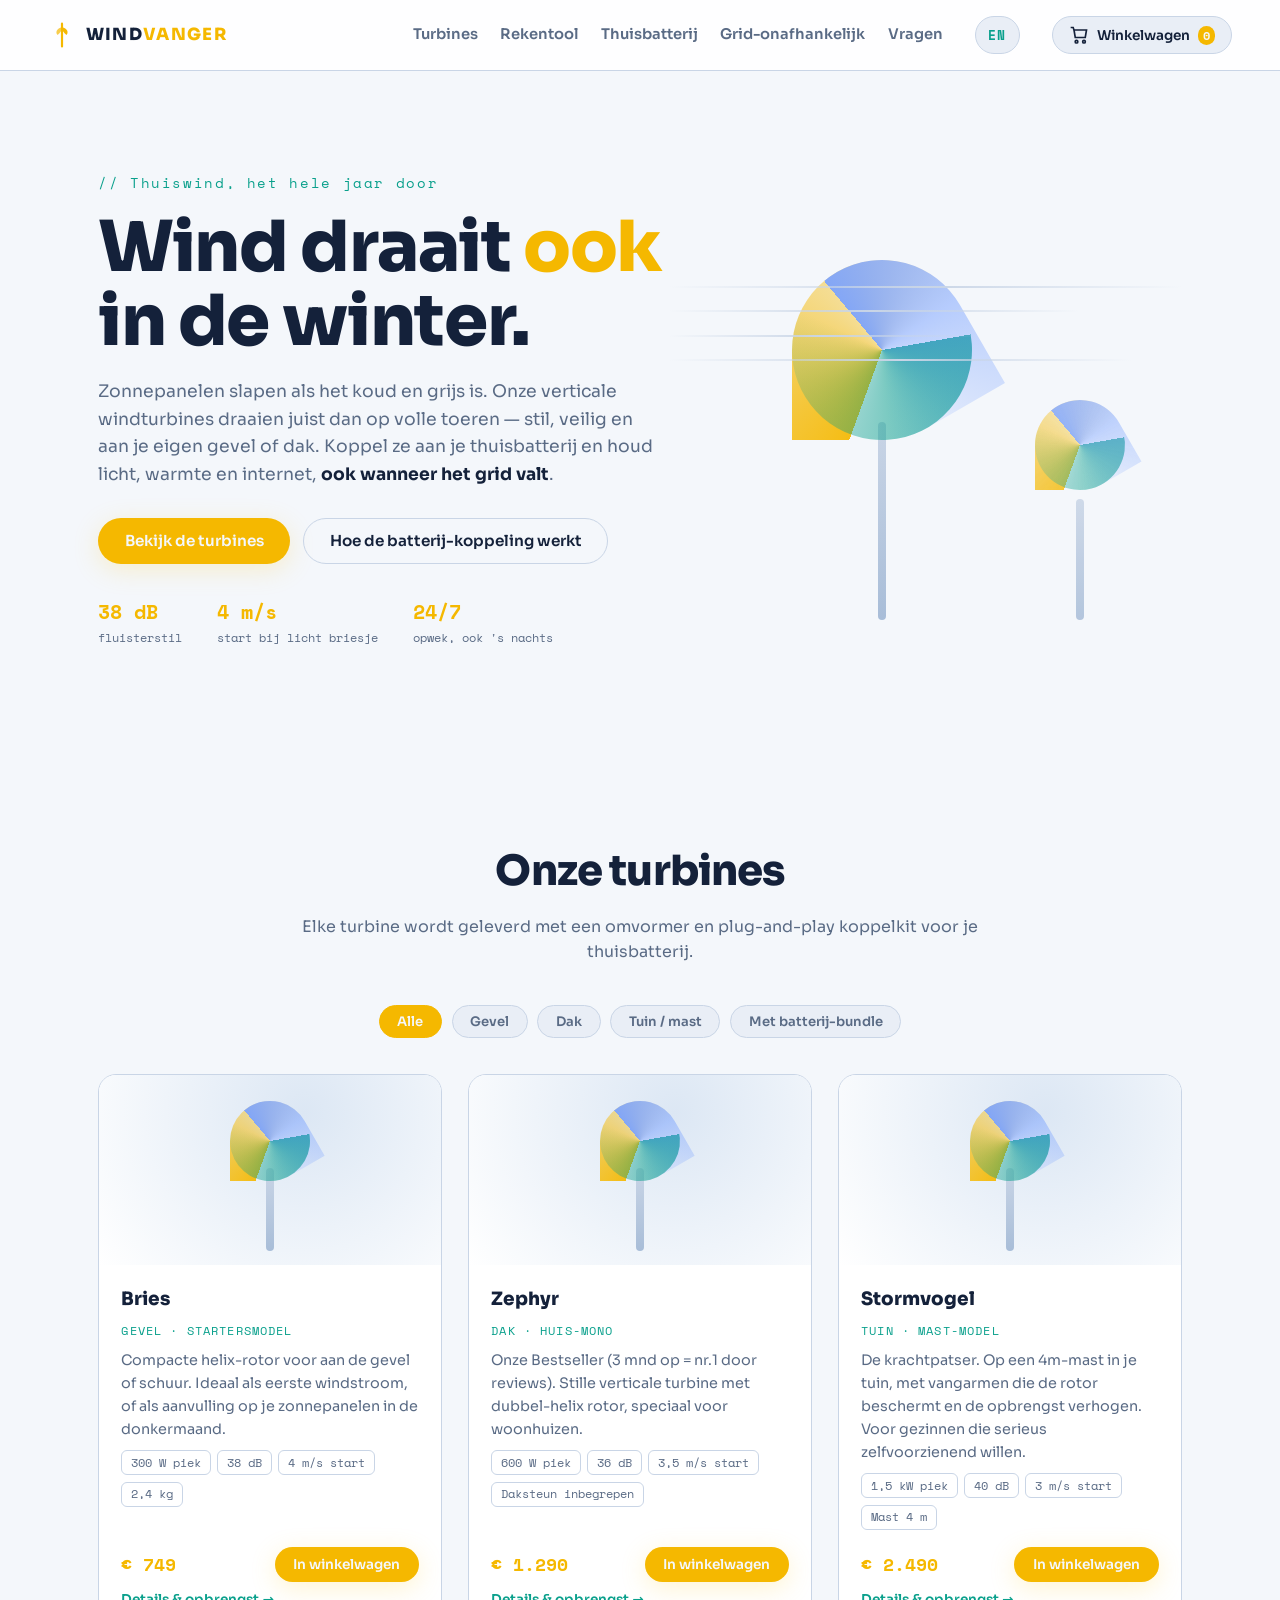
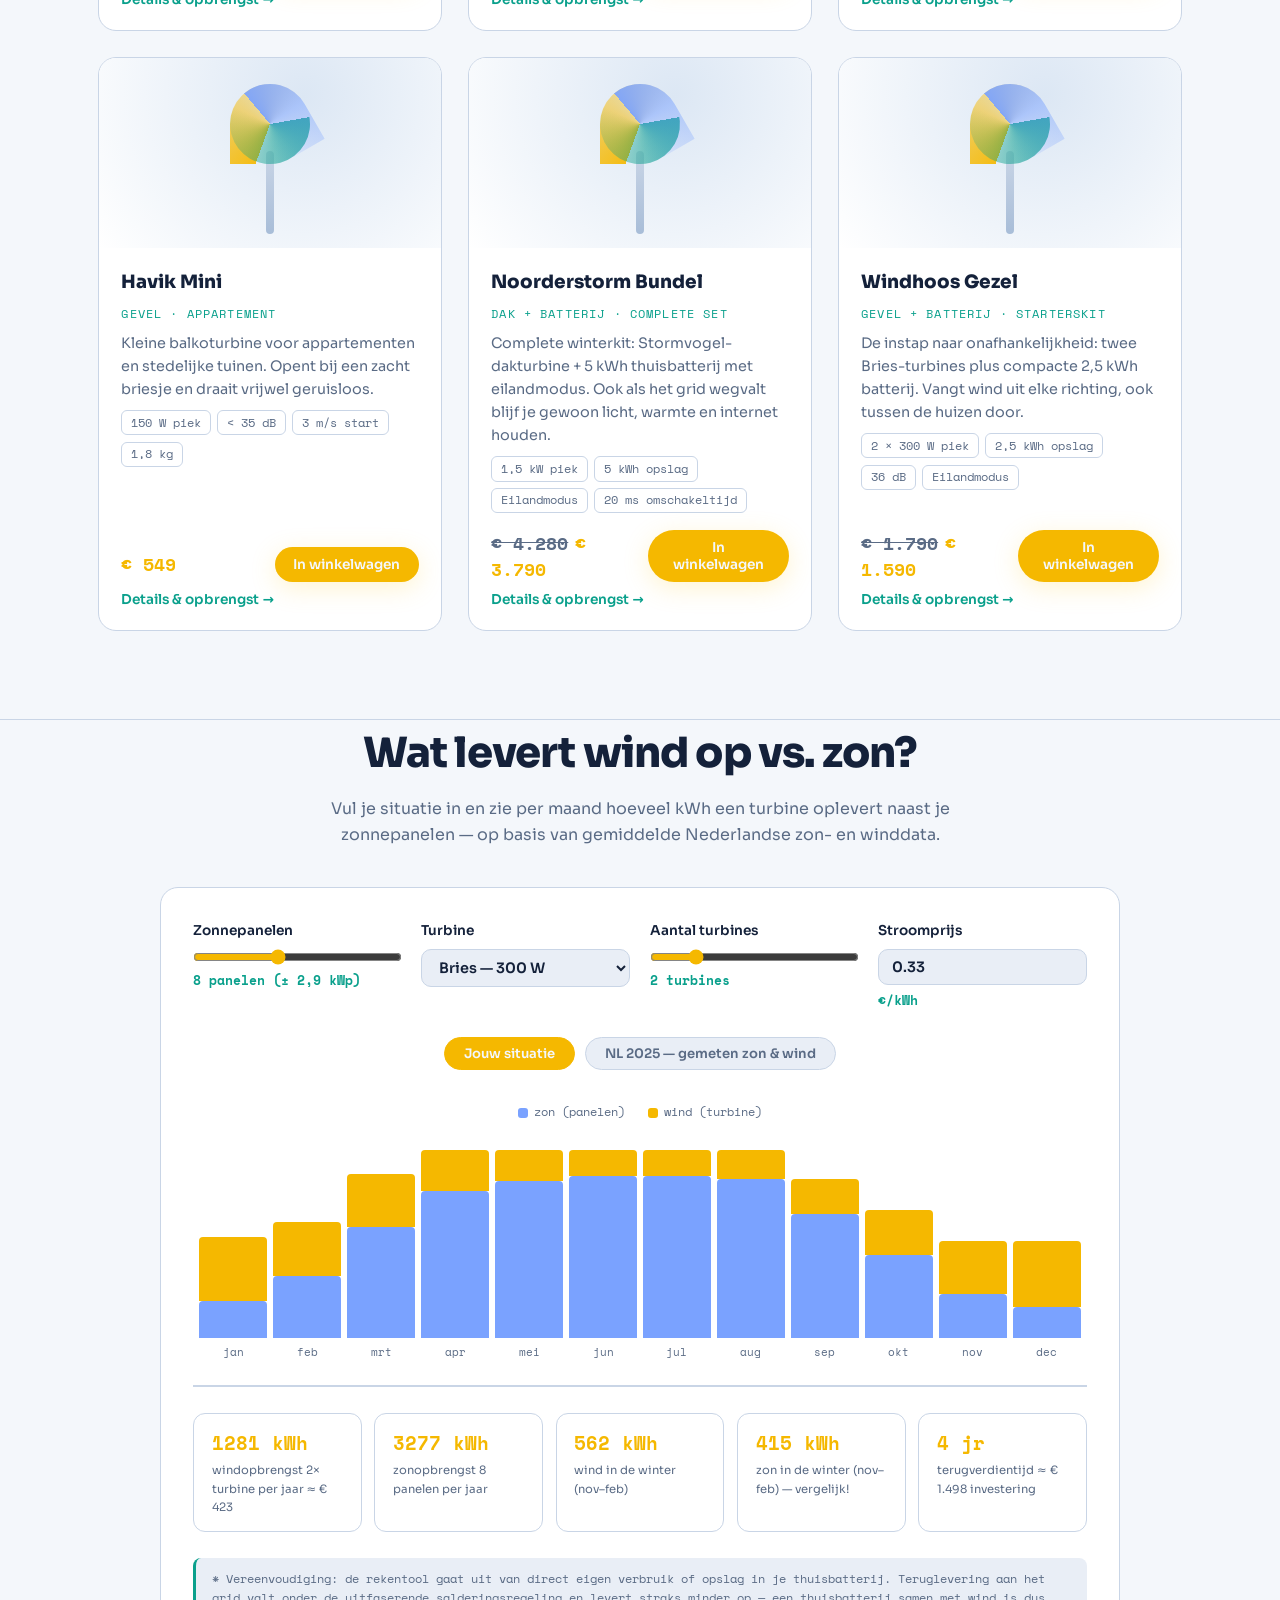
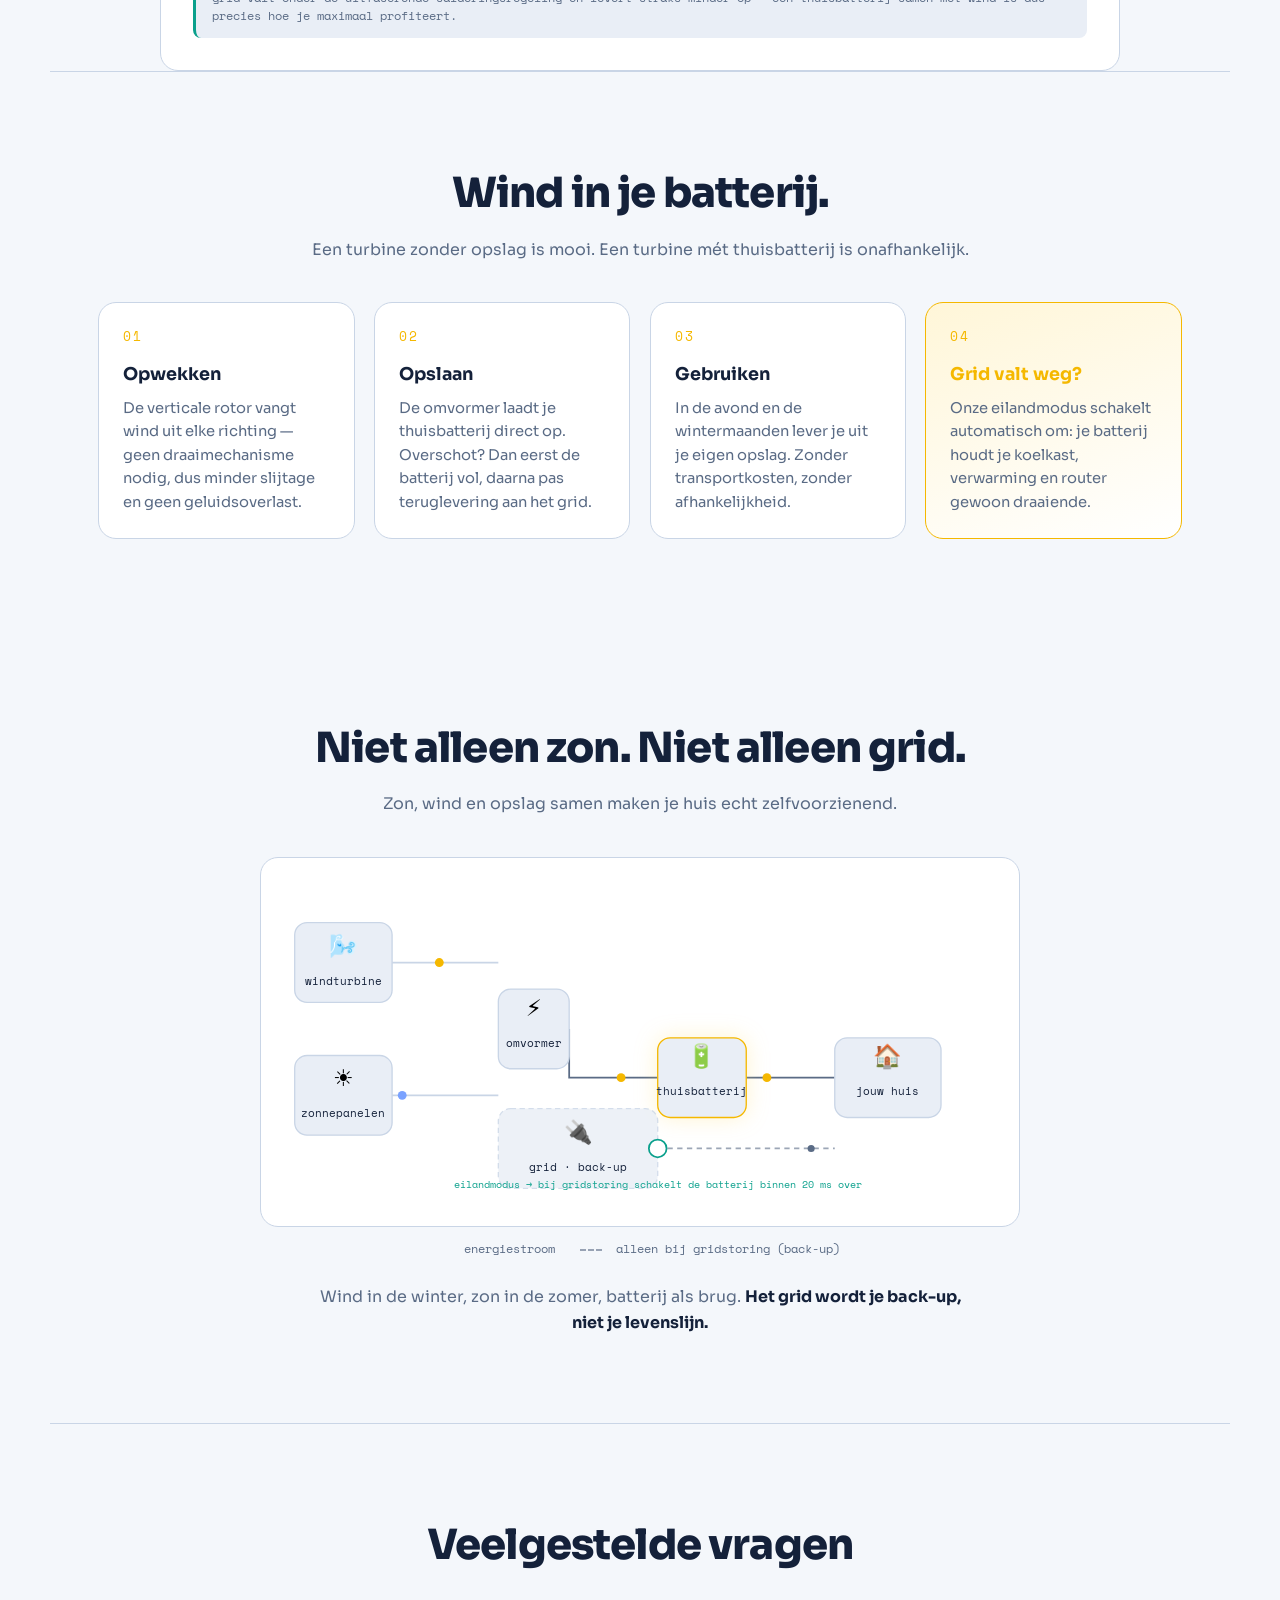
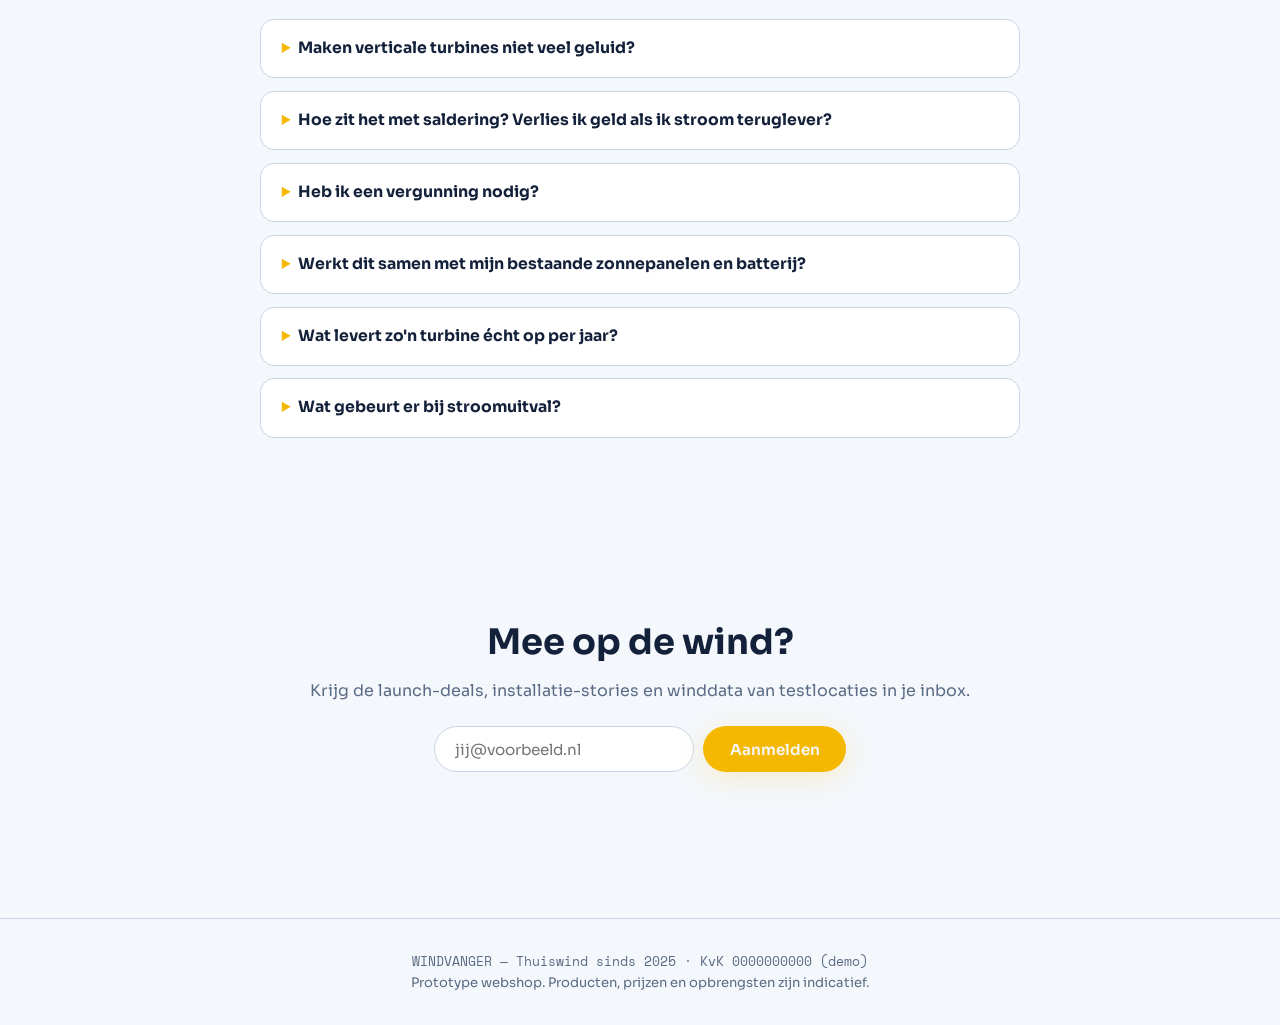
==== index.html @ c2e86383 "Rekentool: modus-schakelaar toegevoegd (jouw situatie vs gemeten NL zon/wind-data 2025), maandcijfer" ====
<!DOCTYPE html>
<html lang="nl">
<head>
  <meta charset="UTF-8">
  <meta name="viewport" content="width=device-width, initial-scale=1.0">
  <title>WINDVANGER — Verticale windturbines voor thuis</title>
  <meta name="description" content="Stille verticale windturbines voor thuistoegepast, gekoppeld aan je thuisbatterij. Ook in de winter stroom, ook als het grid valt.">
  <link rel="preconnect" href="https://fonts.googleapis.com">
  <link rel="preconnect" href="https://fonts.gstatic.com" crossorigin>
  <link href="https://fonts.googleapis.com/css2?family=Sora:wght@400;600;800&family=Space+Mono:wght@400;700&display=swap" rel="stylesheet">
  <link rel="stylesheet" href="css/style.css">
</head>
<body>

  <a class="skip" href="#shop">Direct naar de shop</a>

  <header class="site-header">
    <a class="logo" href="#top" aria-label="Windvanger home">
      <svg viewBox="0 0 32 32" class="logo-mark" aria-hidden="true">
        <path d="M16 3v26" stroke="currentColor" stroke-width="2.5" stroke-linecap="round"/>
        <path class="spin" d="M16 7 C 22 8, 24 13, 21 16 C 18 13, 16 11, 16 7 Z" fill="currentColor"/>
        <path class="spin spin-2" d="M16 7 C 10 8, 8 13, 11 16 C 14 13, 16 11, 16 7 Z" fill="currentColor" opacity=".7"/>
      </svg>
      <span>WIND<span class="accent">VANGER</span></span>
    </a>
    <nav class="main-nav" aria-label="Hoofdmenu">
      <a href="#shop">Turbines</a>
      <a href="#rektool">Rekentool</a>
      <a href="#batterij">Thuisbatterij</a>
      <a href="#grid">Grid-onafhankelijk</a>
      <a href="#faq">Vragen</a>
    </nav>
    <a class="lang-btn" href="index-en.html" hreflang="en">EN</a>
    <button class="cart-btn" id="cart-open" aria-haspopup="dialog">
      <svg width="20" height="20" viewBox="0 0 24 24" fill="none" stroke="currentColor" stroke-width="2" aria-hidden="true">
        <path d="M6 6h15l-1.5 9h-12L6 6z"/><path d="M6 6L5 3H2"/><circle cx="9" cy="20" r="1.6"/><circle cx="18" cy="20" r="1.6"/>
      </svg>
      Winkelwagen <span class="cart-count" id="cart-count">0</span>
    </button>
  </header>

  <main id="top">

    <section class="hero">
      <div class="hero-copy">
        <p class="kicker mono">// Thuiswind, het hele jaar door</p>
        <h1>Wind draait <em>ook</em> in de winter.</h1>
        <p class="lede">
          Zonnepanelen slapen als het koud en grijs is. Onze verticale windturbines
          draaien juist dan op volle toeren — stil, veilig en aan je eigen gevel of dak.
          Koppel ze aan je thuisbatterij en houd licht, warmte en internet,
          <strong>ook wanneer het grid valt</strong>.
        </p>
        <div class="hero-cta">
          <a class="btn btn-primary" href="#shop">Bekijk de turbines</a>
          <a class="btn btn-ghost" href="#batterij">Hoe de batterij-koppeling werkt</a>
        </div>
        <ul class="hero-stats mono">
          <li><strong>38 dB</strong><span>fluisterstil</span></li>
          <li><strong>4 m/s</strong><span>start bij licht briesje</span></li>
          <li><strong>24/7</strong><span>opwek, ook 's nachts</span></li>
        </ul>
      </div>
      <div class="hero-art" aria-hidden="true">
        <div class="turbine turbine-xl">
          <div class="pole"></div>
          <div class="rotor">
            <div class="blade b1"></div><div class="blade b2"></div><div class="blade b3"></div>
          </div>
        </div>
        <div class="turbine turbine-sm">
          <div class="pole"></div>
          <div class="rotor">
            <div class="blade b1"></div><div class="blade b2"></div><div class="blade b3"></div>
          </div>
        </div>
        <div class="wind-lines">
          <span></span><span></span><span></span><span></span>
        </div>
      </div>
    </section>

    <section class="shop" id="shop">
      <div class="section-head">
        <h2>Onze turbines</h2>
        <p>Elke turbine wordt geleverd met een omvormer en plug-and-play koppelkit voor je thuisbatterij.</p>
      </div>
      <div class="filters" role="tablist" aria-label="Filter turbines">
        <button class="chip active" data-filter="all">Alle</button>
        <button class="chip" data-filter="gevel">Gevel</button>
        <button class="chip" data-filter="dak">Dak</button>
        <button class="chip" data-filter="tuin">Tuin / mast</button>
        <button class="chip" data-filter="batterij">Met batterij-bundle</button>
      </div>
      <div class="product-grid" id="product-grid"></div>
    </section>

    <section class="calc" id="rektool">
      <div class="section-head">
        <h2>Wat levert wind op vs. zon?</h2>
        <p>Vul je situatie in en zie per maand hoeveel kWh een turbine oplevert naast je zonnepanelen — op basis van gemiddelde Nederlandse zon- en winddata.</p>
      </div>
      <div class="calc-panel">
        <div class="calc-inputs">
          <label class="calc-field">
            <span>Zonnepanelen</span>
            <input type="range" id="calc-solar" min="0" max="20" step="1" value="8">
            <output class="mono" id="calc-solar-out">8 panelen (± 2,9 kWp)</output>
          </label>
          <label class="calc-field">
            <span>Turbine</span>
            <select id="calc-turbine">
              <option value="150" data-price="549">Havik Mini — 150 W</option>
              <option value="300" data-price="749" selected>Bries — 300 W</option>
              <option value="600" data-price="1290">Zephyr — 600 W</option>
              <option value="1500" data-price="2490">Stormvogel — 1.500 W</option>
            </select>
          </label>
          <label class="calc-field">
            <span>Aantal turbines</span>
            <input type="range" id="calc-count" min="1" max="6" step="1" value="2">
            <output class="mono" id="calc-count-out">2 turbines</output>
          </label>
          <label class="calc-field">
            <span>Stroomprijs</span>
            <input type="number" id="calc-price" min="0.10" max="1.00" step="0.01" value="0.33">
            <output class="mono">€/kWh</output>
          </label>
        </div>
        <div class="calc-modes" role="tablist" aria-label="Weergavemodus grafiek">
          <button class="calc-mode active" data-mode="setup">Jouw situatie</button>
          <button class="calc-mode" data-mode="2025">NL 2025 — gemeten zon & wind</button>
        </div>
        <div class="calc-legend mono"><span><span class="dot dot-solar"></span>zon (panelen)</span><span><span class="dot dot-wind"></span>wind (turbine)</span></div>
        <div class="calc-chart" id="calc-chart" role="img" aria-label="Maandgrafiek zon versus wind opbrengst"></div>
        <div class="calc-results mono" id="calc-results"></div>
        <p class="calc-note mono">
          * Vereenvoudiging: de rekentool gaat uit van direct eigen verbruik of opslag in je thuisbatterij.
          Teruglevering aan het grid valt onder de uitfaserende salderingsregeling en levert straks minder op —
          een thuisbatterij samen met wind is dus precies hoe je maximaal profiteert.
        </p>
      </div>
    </section>

    <section class="battery" id="batterij">
      <div class="section-head">
        <h2>Wind in je batterij.</h2>
        <p>Een turbine zonder opslag is mooi. Een turbine mét thuisbatterij is onafhankelijk.</p>
      </div>
      <div class="battery-grid">
        <article class="b-card">
          <span class="b-num mono">01</span>
          <h3>Opwekken</h3>
          <p>De verticale rotor vangt wind uit elke richting — geen draaimechanisme nodig, dus minder slijtage en geen geluidsoverlast.</p>
        </article>
        <article class="b-card">
          <span class="b-num mono">02</span>
          <h3>Opslaan</h3>
          <p>De omvormer laadt je thuisbatterij direct op. Overschot? Dan eerst de batterij vol, daarna pas teruglevering aan het grid.</p>
        </article>
        <article class="b-card">
          <span class="b-num mono">03</span>
          <h3>Gebruiken</h3>
          <p>In de avond en de wintermaanden lever je uit je eigen opslag. Zonder transportkosten, zonder afhankelijkheid.</p>
        </article>
        <article class="b-card b-card-accent">
          <span class="b-num mono">04</span>
          <h3>Grid valt weg?</h3>
          <p>Onze eilandmodus schakelt automatisch om: je batterij houdt je koelkast, verwarming en router gewoon draaiende.</p>
        </article>
      </div>
    </section>

    <section class="grid" id="grid">
      <div class="section-head">
        <h2>Niet alleen zon. Niet alleen grid.</h2>
        <p>Zon, wind en opslag samen maken je huis echt zelfvoorzienend.</p>
      </div>
      <div class="schema-wrap" role="img" aria-label="Schema: windturbine en zonnepanelen laden via de omvormer de thuisbatterij, het huis loopt op de batterij, het grid is alleen back-up via de eilandmodus">
        <svg viewBox="0 0 820 380" class="schema" xmlns="http://www.w3.org/2000/svg">
          <!-- Verbindingslijnen -->
          <path id="p-wind" class="link" d="M 130 100 H 250" />
          <path id="p-zon" class="link" d="M 130 250 H 250" />
          <path id="p-inv" class="link link-strong" d="M 330 175 V 230 H 430" />
          <path id="p-bat" class="link link-strong" d="M 530 230 H 630" />
          <path id="p-grid" class="link link-backup" d="M 430 310 H 630" />

          <!-- Stroom-pjes -->
          <circle r="5" class="dot dot-wind"><animateMotion dur="2.4s" repeatCount="indefinite"><mpath href="#p-wind"/></animateMotion></circle>
          <circle r="5" class="dot dot-zon"><animateMotion dur="2.8s" repeatCount="indefinite" begin="0.4s"><mpath href="#p-zon"/></animateMotion></circle>
          <circle r="5" class="dot dot-bat"><animateMotion dur="2s" repeatCount="indefinite"><mpath href="#p-inv"/></animateMotion></circle>
          <circle r="5" class="dot dot-bat"><animateMotion dur="2s" repeatCount="indefinite" begin="1s"><mpath href="#p-bat"/></animateMotion></circle>
          <circle r="4" class="dot dot-grid"><animateMotion dur="4s" repeatCount="indefinite"><mpath href="#p-grid"/></animateMotion></circle>

          <!-- Bronnen -->
          <g class="node">
            <rect x="20" y="55" width="110" height="90" rx="14" />
            <text x="75" y="90" class="icon">🌬️</text>
            <text x="75" y="125" class="label">windturbine</text>
          </g>
          <g class="node">
            <rect x="20" y="205" width="110" height="90" rx="14" />
            <text x="75" y="240" class="icon">☀️</text>
            <text x="75" y="275" class="label">zonnepanelen</text>
          </g>

          <!-- Omvormer -->
          <g class="node">
            <rect x="250" y="130" width="80" height="90" rx="14" />
            <text x="290" y="160" class="icon">⚡</text>
            <text x="290" y="195" class="label">omvormer</text>
          </g>

          <!-- Batterij (kern) -->
          <g class="node node-core">
            <rect x="430" y="185" width="100" height="90" rx="14" />
            <text x="480" y="215" class="icon">🔋</text>
            <text x="480" y="250" class="label">thuisbatterij</text>
          </g>

          <!-- Huis -->
          <g class="node">
            <rect x="630" y="185" width="120" height="90" rx="14" />
            <text x="690" y="215" class="icon">🏠</text>
            <text x="690" y="250" class="label">jouw huis</text>
          </g>

          <!-- Grid (back-up) -->
          <g class="node node-backup">
            <rect x="250" y="265" width="180" height="90" rx="14" />
            <text x="340" y="300" class="icon">🔌</text>
            <text x="340" y="335" class="label">grid · back-up</text>
          </g>

          <!-- Eilandmodus-schakelaar -->
          <g class="switch">
            <circle cx="430" cy="310" r="10" />
            <text x="430" y="355" class="label-sm">eilandmodus → bij gridstoring schakelt de batterij binnen 20 ms over</text>
          </g>
        </svg>
        <p class="schema-legend mono">
          <span><span class="dot dot-bat"></span> energiestroom</span>
          <span><span class="dash"></span> alleen bij gridstoring (back-up)</span>
        </p>
      </div>

      <p class="grid-note">
        Wind in de winter, zon in de zomer, batterij als brug.
        <strong>Het grid wordt je back-up, niet je levenslijn.</strong>
      </p>
    </section>

    <section class="faq" id="faq">
      <div class="section-head">
        <h2>Veelgestelde vragen</h2>
      </div>
      <div class="faq-list">
        <details>
          <summary>Maken verticale turbines niet veel geluid?</summary>
          <p>Nee. Onze Savonius- en helix-rotors draaien langzaam (max ~300 rpm) en komen op 2 meter afstand rond de <strong>38 dB</strong> — vergelijkbaar met een stille slaapkamer.</p>
        </details>
        <details>
          <summary>Hoe zit het met saldering? Verlies ik geld als ik stroom teruglever?</summary>
          <p>Goede vraag — saldering wordt tot 2027 stapsgewijs uitgefaseerd (66% in 2025, 33% in 2026, daarna 0%). Teruglevering levert dus steeds minder op. Precies daarom draait onze filosofie om <strong>eigen verbruik</strong>: wind wekt 's nachts en in de winter op, precies wanneer jij stroom gebruikt of je batterij kunt vullen. Wie een turbine combineert met een thuisbatterij, verkoopt bijna niets terug — en hoeft dus niet afhankelijk te zijn van wat de politiek met saldering doet.</p>
        </details>
        <details>
          <summary>Heb ik een vergunning nodig?</summary>
          <p>In de meeste Nederlandse en Belgische gemeenten vallen onze gevel- en dakmodellen onder het bouwvergunningsvrije traject. Bij de mastmodellen helpen we je met de aanvraag.</p>
        </details>
        <details>
          <summary>Werkt dit samen met mijn bestaande zonnepanelen en batterij?</summary>
          <p>Ja. Elke turbine wordt geleverd met een hybrid-omvormer die parallel aan je zonne-installatie schakelt. Heb je al een thuisbatterij (bijv. van je zon-installateur)? Dan sluiten we daar via de koppelkit op aan.</p>
        </details>
        <details>
          <summary>Wat levert zo'n turbine écht op per jaar?</summary>
          <p>Op een normale Nederlandse locatie met redelijke wind (4–6 m/s gemiddeld): de <strong>Bries</strong> ± 400 kWh/jaar, de <strong>Stormvogel</strong> ± 1.800 kWh/jaar. Dat is respectievelijk ~10% en ~50% van een gemiddeld huishouden.</p>
        </details>
        <details>
          <summary>Wat gebeurt er bij stroomuitval?</summary>
          <p>De eilandmodus van de omvormer neemt binnen 20 milliseconden over. Je merkt niets — behalve dat je buren donker zitten.</p>
        </details>
      </div>
    </section>

    <section class="newsletter">
      <h2>Mee op de wind?</h2>
      <p>Krijg de launch-deals, installatie-stories en winddata van testlocaties in je inbox.</p>
      <form class="newsletter-form" id="newsletter-form">
        <input type="email" required placeholder="jij@voorbeeld.nl" aria-label="E-mailadres">
        <button class="btn btn-primary" type="submit">Aanmelden</button>
      </form>
      <p class="form-msg mono" id="newsletter-msg" role="status"></p>
    </section>

  </main>

  <footer class="site-footer">
    <p class="mono">WINDVANGER — Thuiswind sinds 2025 · KvK 0000000000 (demo)</p>
    <p>Prototype webshop. Producten, prijzen en opbrengsten zijn indicatief.</p>
  </footer>

  <!-- Winkelwagen -->
  <div class="cart-overlay" id="cart-overlay" hidden></div>
  <aside class="cart" id="cart" role="dialog" aria-modal="true" aria-label="Winkelwagen" hidden>
    <header class="cart-head">
      <h2>Winkelwagen</h2>
      <button class="cart-close" id="cart-close" aria-label="Sluiten">✕</button>
    </header>
    <ul class="cart-items" id="cart-items"></ul>
    <p class="cart-empty" id="cart-empty">Nog windstil hier… <br>Voeg een turbine toe!</p>
    <footer class="cart-foot">
      <div class="cart-total mono"><span>Subtotaal</span><span id="cart-total">€ 0</span></div>
      <p class="cart-hint mono">Gratis bezorging &amp; montagekits bij elk order</p>
      <button class="btn btn-primary btn-block" id="checkout">Afhandelen (demo)</button>
    </footer>
  </aside>

  <!-- Productmodal -->
  <div class="modal-overlay" id="modal-overlay" hidden></div>
  <div class="modal" id="modal" role="dialog" aria-modal="true" hidden>
    <button class="modal-close" id="modal-close" aria-label="Sluiten">✕</button>
    <div class="modal-body" id="modal-body"></div>
  </div>

  <div class="toast mono" id="toast" role="status" aria-live="polite"></div>

  <template id="tpl-product">
    <article class="product">
      <div class="product-art">
        <div class="turbine">
          <div class="pole"></div>
          <div class="rotor"><div class="blade b1"></div><div class="blade b2"></div><div class="blade b3"></div></div>
        </div>
      </div>
      <div class="product-info">
        <h3 class="product-name"></h3>
        <p class="product-tag mono"></p>
        <p class="product-desc"></p>
        <ul class="product-specs mono"></ul>
        <div class="product-foot">
          <span class="product-price"></span>
          <button class="btn btn-primary btn-sm add" type="button">In winkelwagen</button>
        </div>
        <button class="link-more" type="button">Details &amp; opbrengst →</button>
      </div>
    </article>
  </template>

  <script src="js/data.js"></script>
  <script src="js/shop.js"></script>
</body>
</html>
---- css/style.css ----
/* WINDVANGER — eigen stijl: stormblauw + bliksemgeel */
:root {
  --ink: #f4f7fb;
  --ink-2: #ffffff;
  --panel: #e9eef6;
  --line: #c9d5e6;
  --text: #14213a;
  --muted: #5a6b85;
  --accent: #f5b800;
  --accent-2: #0aa08c;
  --radius: 18px;
  --font-head: "Sora", system-ui, sans-serif;
  --font-mono: "Space Mono", monospace;
}

* { box-sizing: border-box; margin: 0; padding: 0; }
html { scroll-behavior: smooth; }
body {
  background: var(--ink);
  color: var(--text);
  font-family: var(--font-head);
  line-height: 1.6;
}
.mono { font-family: var(--font-mono); }
.accent { color: var(--accent); }
.skip { position: absolute; left: -9999px; }
.skip:focus { left: 1rem; top: 1rem; z-index: 99; background: var(--accent); color: var(--ink); padding: .5rem 1rem; border-radius: 8px; }

/* ---------- Header ---------- */
.site-header {
  position: sticky; top: 0; z-index: 40;
  display: flex; align-items: center; gap: 2rem;
  padding: 1rem clamp(1rem, 4vw, 3rem);
  background: rgba(255, 255, 255, .85);
  backdrop-filter: blur(12px);
  border-bottom: 1px solid var(--line);
}
.logo {
  display: flex; align-items: center; gap: .6rem;
  color: var(--text); text-decoration: none;
  font-weight: 800; letter-spacing: .08em; font-size: 1.05rem;
}
.logo-mark { width: 28px; height: 28px; color: var(--accent); }
.spin { transform-origin: 16px 8px; animation: spin 3s linear infinite; }
.spin-2 { animation-duration: 3s; animation-direction: reverse; }
@keyframes spin { to { transform: rotate(360deg); } }

.main-nav { display: flex; gap: 1.4rem; margin-left: auto; }
.main-nav a { color: var(--muted); text-decoration: none; font-size: .92rem; font-weight: 600; }
.main-nav a:hover { color: var(--accent); }
@media (max-width: 820px) { .main-nav { display: none; } }

.cart-btn {
  display: flex; align-items: center; gap: .5rem;
  background: var(--panel); color: var(--text);
  border: 1px solid var(--line); border-radius: 999px;
  padding: .5rem 1rem; font: 600 .85rem var(--font-head);
  cursor: pointer;
}
.cart-btn:hover { border-color: var(--accent); }
.lang-btn {
  display: flex; align-items: center;
  background: var(--panel); color: var(--accent-2);
  border: 1px solid var(--line); border-radius: 999px;
  padding: 0 .8rem; height: 38px;
  font: 700 .8rem var(--font-mono); text-decoration: none; letter-spacing: .05em;
}
.lang-btn:hover { border-color: var(--accent); }
.cart-count {
  background: var(--accent); color: var(--ink);
  border-radius: 999px; min-width: 1.4em; text-align: center;
  font: 700 .78rem var(--font-mono); padding: 0 .3em;
}

/* ---------- Hero ---------- */
.hero {
  display: grid; grid-template-columns: 1.1fr .9fr; gap: 3rem;
  align-items: center;
  padding: clamp(3rem, 8vw, 7rem) clamp(1rem, 4vw, 3rem);
  max-width: 1180px; margin: 0 auto;
}
@media (max-width: 900px) { .hero { grid-template-columns: 1fr; } }
.kicker { color: var(--accent-2); font-size: .85rem; letter-spacing: .12em; margin-bottom: 1rem; }
.hero h1 {
  font-size: clamp(2.4rem, 6vw, 4.4rem);
  font-weight: 800; line-height: 1.05; letter-spacing: -.02em;
  margin-bottom: 1.2rem;
}
.hero h1 em { font-style: normal; color: var(--accent); }
.lede { color: var(--muted); font-size: 1.08rem; max-width: 34em; margin-bottom: 1.8rem; }
.lede strong { color: var(--text); }
.hero-cta { display: flex; gap: .8rem; flex-wrap: wrap; margin-bottom: 2rem; }
.hero-stats { display: flex; gap: 2.2rem; list-style: none; flex-wrap: wrap; }
.hero-stats li { display: flex; flex-direction: column; }
.hero-stats strong { font-size: 1.25rem; color: var(--accent); }
.hero-stats span { color: var(--muted); font-size: .75rem; }

/* ---------- Knoppen ---------- */
.btn {
  display: inline-block; text-decoration: none; cursor: pointer;
  border-radius: 999px; font: 600 .95rem var(--font-head);
  padding: .8rem 1.6rem; border: 1px solid transparent;
  transition: transform .15s ease, box-shadow .15s ease;
}
.btn:hover { transform: translateY(-2px); }
.btn-primary { background: var(--accent); color: var(--ink); box-shadow: 0 6px 24px rgba(255, 212, 71, .25); }
.btn-primary:hover { box-shadow: 0 10px 32px rgba(255, 212, 71, .35); }
.btn-ghost { background: transparent; color: var(--text); border-color: var(--line); }
.btn-ghost:hover { border-color: var(--accent); }
.btn-sm { padding: .5rem 1.1rem; font-size: .85rem; }
.btn-block { width: 100%; }

/* ---------- Turbine-illustratie ---------- */
.hero-art { position: relative; min-height: 420px; }
.turbine { position: relative; width: 120px; }
.pole {
  position: absolute; left: 50%; bottom: 0; transform: translateX(-50%);
  width: 8px; height: 55%;
  background: linear-gradient(var(--line), #a8bdd8);
  border-radius: 4px;
}
.rotor {
  position: absolute; left: 50%; top: 0;
  width: 90px; height: 90px; margin-left: -45px;
  transform-origin: 50% 50%;
  animation: spin 6s linear infinite;
}
.blade {
  position: absolute; inset: 0;
  border-radius: 50% 50% 50% 0;
  opacity: .92;
}
.blade.b1 { background: conic-gradient(from 200deg, var(--accent), transparent 60%); }
.blade.b2 { background: conic-gradient(from 320deg, var(--accent-2), transparent 60%); transform: rotate(120deg); }
.blade.b3 { background: conic-gradient(from 80deg, #7aa2ff, transparent 60%); transform: rotate(240deg); }
.turbine-xl { position: absolute; left: 12%; bottom: 0; width: 220px; height: 360px; }
.turbine-xl .rotor { width: 180px; height: 180px; margin-left: -90px; animation-duration: 7s; }
.turbine-sm { position: absolute; right: 8%; bottom: 0; width: 130px; height: 220px; opacity: .85; }
.turbine-sm .rotor { animation-duration: 4.5s; }
.wind-lines { position: absolute; top: 15%; left: -10%; right: 0; }
.wind-lines span {
  display: block; height: 2px; margin: 1.4rem 0;
  background: linear-gradient(90deg, transparent, var(--line), transparent);
  animation: drift 3s ease-in-out infinite;
}
.wind-lines span:nth-child(2) { animation-delay: .4s; width: 80%; }
.wind-lines span:nth-child(3) { animation-delay: .8s; width: 60%; }
.wind-lines span:nth-child(4) { animation-delay: 1.2s; width: 90%; }
@keyframes drift { 50% { transform: translateX(30px); opacity: .6; } }
@media (max-width: 900px) { .hero-art { display: none; } }

/* ---------- Secties ---------- */
.section-head { max-width: 720px; margin: 0 auto 2.5rem; text-align: center; }
.section-head h2 { font-size: clamp(1.7rem, 4vw, 2.6rem); font-weight: 800; letter-spacing: -.02em; margin-bottom: .6rem; }
.section-head p { color: var(--muted); }

.shop, .battery, .grid, .faq, .newsletter {
  padding: clamp(3rem, 7vw, 5.5rem) clamp(1rem, 4vw, 3rem);
  max-width: 1180px; margin: 0 auto;
}
.battery { border-top: 1px solid var(--line); }
.grid-section, .faq { border-top: 1px solid var(--line); }

/* Filters */
.filters { display: flex; gap: .6rem; flex-wrap: wrap; justify-content: center; margin-bottom: 2.2rem; }
.chip {
  background: var(--panel); color: var(--muted);
  border: 1px solid var(--line); border-radius: 999px;
  padding: .45rem 1.1rem; font: 600 .82rem var(--font-head);
  cursor: pointer;
}
.chip:hover { color: var(--text); }
.chip.active { background: var(--accent); border-color: var(--accent); color: var(--ink); }

/* Productgrid */
.product-grid {
  display: grid; gap: 1.6rem;
  grid-template-columns: repeat(auto-fill, minmax(290px, 1fr));
}
.product {
  background: var(--ink-2);
  border: 1px solid var(--line);
  border-radius: var(--radius);
  overflow: hidden;
  display: flex; flex-direction: column;
  transition: transform .18s ease, border-color .18s ease;
}
.product:hover { transform: translateY(-4px); border-color: var(--accent); }
.product-art {
  position: relative; height: 190px;
  background: radial-gradient(circle at 60% 20%, #dce7f4, var(--ink-2));
  display: flex; align-items: flex-end; justify-content: center;
}
.product-art .turbine { width: 110px; height: 150px; margin-bottom: 14px; }
.product-art .rotor { width: 80px; height: 80px; margin-left: -40px; }
.product-info { padding: 1.2rem 1.4rem 1.4rem; display: flex; flex-direction: column; gap: .55rem; flex: 1; }
.product-name { font-size: 1.15rem; font-weight: 800; }
.product-tag { color: var(--accent-2); font-size: .72rem; letter-spacing: .1em; text-transform: uppercase; }
.product-desc { color: var(--muted); font-size: .9rem; }
.product-specs { list-style: none; display: flex; flex-wrap: wrap; gap: .4rem; }
.product-specs li {
  border: 1px solid var(--line); border-radius: 6px;
  padding: .15rem .55rem; font-size: .72rem; color: var(--muted);
}
.product-foot { display: flex; align-items: center; justify-content: space-between; margin-top: auto; padding-top: .5rem; }
.product-price { font: 700 1.1rem var(--font-mono); color: var(--accent); }
.link-more {
  background: none; border: none; color: var(--accent-2);
  font: 600 .85rem var(--font-head); cursor: pointer; text-align: left; padding: 0;
}
.link-more:hover { text-decoration: underline; }

/* Batterij */
.battery-grid { display: grid; gap: 1.2rem; grid-template-columns: repeat(auto-fit, minmax(230px, 1fr)); }
.b-card {
  background: var(--ink-2); border: 1px solid var(--line);
  border-radius: var(--radius); padding: 1.5rem;
}
.b-card h3 { margin-bottom: .5rem; font-size: 1.1rem; }
.b-card p { color: var(--muted); font-size: .92rem; }
.b-num { color: var(--accent); font-size: .8rem; letter-spacing: .15em; display: block; margin-bottom: .8rem; }
.b-card-accent { background: linear-gradient(160deg, #fff6d8, var(--ink-2)); border-color: var(--accent); }
.b-card-accent h3 { color: var(--accent); }

/* Grid-schema (SVG) */
.schema-wrap {
  max-width: 760px; margin: 0 auto 1.6rem;
}
.schema {
  width: 100%; height: auto; display: block;
  background: var(--ink-2);
  border: 1px solid var(--line); border-radius: var(--radius);
  padding: 1rem;
}
.schema .node rect {
  fill: var(--panel); stroke: var(--line); stroke-width: 1.5;
}
.schema .node-core rect {
  stroke: var(--accent);
  filter: drop-shadow(0 0 12px rgba(255, 212, 71, .25));
}
.schema .node-backup rect { stroke-dasharray: 6 4; opacity: .8; }
.schema .icon { font-size: 26px; text-anchor: middle; }
.schema .label {
  font-family: var(--font-mono); font-size: 12px;
  fill: var(--text); text-anchor: middle;
}
.schema .label-sm {
  font-family: var(--font-mono); font-size: 11px;
  fill: var(--accent-2); text-anchor: middle;
}
.schema .link {
  stroke: var(--line); stroke-width: 2; fill: none;
}
.schema .link-strong { stroke: var(--muted); }
.schema .link-backup {
  stroke: var(--muted); stroke-width: 2;
  stroke-dasharray: 6 5; opacity: .6;
}
.schema .dot { fill: var(--accent); }
.schema .dot-wind { fill: var(--accent); }
.schema .dot-zon { fill: #7aa2ff; }
.schema .dot-bat { fill: var(--accent); }
.schema .dot-grid { fill: var(--muted); }
.schema .switch circle {
  fill: var(--ink-2); stroke: var(--accent-2); stroke-width: 2;
}
.schema-legend {
  display: flex; gap: 1.6rem; justify-content: center;
  font-size: .72rem; color: var(--muted); margin-top: .8rem;
}
.schema-legend .dot {
  display: inline-block; width: 10px; height: 10px; border-radius: 50%;
  margin-right: .4rem; vertical-align: middle;
}
.schema-legend .dash {
  display: inline-block; width: 22px; height: 0;
  border-top: 2px dashed var(--muted); opacity: .6;
  margin-right: .4rem; vertical-align: middle;
}
.grid-note { text-align: center; color: var(--muted); max-width: 42em; margin: 0 auto; }
.grid-note strong { color: var(--text); }

/* FAQ */
.faq-list { max-width: 760px; margin: 0 auto; display: flex; flex-direction: column; gap: .8rem; }
details {
  background: var(--ink-2); border: 1px solid var(--line);
  border-radius: 14px; padding: 1rem 1.3rem;
}
summary { cursor: pointer; font-weight: 700; font-size: .98rem; list-style-position: inside; }
summary::marker { color: var(--accent); }
details p { color: var(--muted); font-size: .92rem; margin-top: .6rem; }
details[open] { border-color: var(--accent); }

/* Rektool */
.calc { border-top: 1px solid var(--line); }
.calc-panel {
  max-width: 960px; margin: 0 auto;
  background: var(--ink-2); border: 1px solid var(--line);
  border-radius: var(--radius); padding: 2rem;
  display: flex; flex-direction: column; gap: 1.6rem;
}
.calc-inputs {
  display: grid; gap: 1.2rem;
  grid-template-columns: repeat(auto-fit, minmax(180px, 1fr));
}
.calc-field {
  display: flex; flex-direction: column; gap: .4rem;
  font-size: .85rem; font-weight: 600; min-width: 0;
}
.calc-field input, .calc-field select {
  width: 100%;
}
.calc-field input[type="range"] { accent-color: var(--accent); }
.calc-field select, .calc-field input[type="number"] {
  background: var(--panel); color: var(--text);
  border: 1px solid var(--line); border-radius: 10px;
  padding: .5rem .8rem; font: 600 .9rem var(--font-head);
  box-sizing: border-box;
}
.calc-field select:focus, .calc-field input:focus { outline: none; border-color: var(--accent); }
.calc-field output { color: var(--accent-2); font-size: .8rem; }
.calc-modes {
  display: flex; gap: .6rem; justify-content: center;
  margin-bottom: .4rem;
}
.calc-mode {
  background: var(--panel); color: var(--muted);
  border: 1px solid var(--line); border-radius: 999px;
  padding: .45rem 1.2rem; font: 600 .82rem var(--font-head);
  cursor: pointer;
}
.calc-mode:hover { color: var(--text); }
.calc-mode.active {
  background: var(--accent); border-color: var(--accent); color: var(--ink);
}
.calc-legend {
  display: flex; gap: 1.4rem; justify-content: center;
  font-family: var(--font-mono); font-size: .75rem; color: var(--muted);
}
.calc-legend .dot {
  display: inline-block; width: 10px; height: 10px; border-radius: 3px;
  margin-right: .4rem; vertical-align: middle;
}
.calc-legend .dot-solar { background: #7aa2ff; }
.calc-legend .dot-wind { background: var(--accent); }
.calc-chart {
  display: flex; align-items: stretch; gap: 6px;
  height: 240px; padding: 0 .4rem 1.5rem;
  border-bottom: 2px solid var(--line);
}
.calc-bar { flex: 1; display: flex; flex-direction: column; min-width: 0; }
.calc-bar .bar-stack {
  flex: 1;
  display: flex; flex-direction: column; justify-content: flex-end;
}
.calc-bar .bar-solar { background: #7aa2ff; border-radius: 4px 4px 0 0; }
.calc-bar .bar-wind { background: var(--accent); border-radius: 4px 4px 0 0; margin-top: 3px; }
.calc-bar .bar-month { text-align: center; font-size: .68rem; color: var(--muted); font-family: var(--font-mono); padding-top: .35rem; }
.calc-results {
  display: grid; gap: .8rem;
  grid-template-columns: repeat(5, 1fr);
}
@media (max-width: 1000px) {
  .calc-results { grid-template-columns: repeat(3, 1fr); }
}
@media (max-width: 640px) {
  .calc-results { grid-template-columns: repeat(2, 1fr); }
}
.calc-stat {
  border: 1px solid var(--line); border-radius: 12px; padding: .9rem 1.1rem;
  display: flex; flex-direction: column; gap: .15rem;
}
.calc-stat strong { font-size: 1.2rem; color: var(--accent); }
.calc-stat span { font-size: .72rem; color: var(--muted); font-family: var(--font-head); }
.calc-note {
  font-size: .72rem; color: var(--muted); line-height: 1.6;
  margin: 0; padding: .8rem 1rem;
  border-left: 3px solid var(--accent-2);
  background: var(--panel);
  border-radius: 8px;
}

/* Newsletter */
.newsletter { text-align: center; }
.newsletter h2 { font-size: clamp(1.6rem, 3.5vw, 2.2rem); margin-bottom: .5rem; }
.newsletter p { color: var(--muted); margin-bottom: 1.4rem; }
.newsletter-form { display: flex; gap: .6rem; justify-content: center; flex-wrap: wrap; }
.newsletter-form input {
  background: var(--ink-2); border: 1px solid var(--line);
  border-radius: 999px; padding: .8rem 1.3rem;
  color: var(--text); font: 400 .95rem var(--font-head);
  min-width: 260px;
}
.newsletter-form input:focus { outline: none; border-color: var(--accent); }
.form-msg { margin-top: 1rem; color: var(--accent-2); min-height: 1.4em; font-size: .85rem; }

/* Footer */
.site-footer {
  border-top: 1px solid var(--line);
  padding: 2rem clamp(1rem, 4vw, 3rem);
  text-align: center; color: var(--muted); font-size: .82rem;
}

/* ---------- Cart ---------- */
.cart-overlay, .modal-overlay {
  position: fixed; inset: 0; z-index: 50;
  background: rgba(20, 33, 58, .45);
  backdrop-filter: blur(3px);
}
.cart-overlay[hidden], .modal-overlay[hidden] { display: none; }
.cart {
  position: fixed; top: 0; right: 0; bottom: 0; z-index: 60;
  width: min(420px, 100%);
  background: var(--ink-2); border-left: 1px solid var(--line);
  display: flex; flex-direction: column;
  animation: slide-in .25s ease;
}
.cart[hidden] { display: none; }
.modal[hidden] { display: none; }
@keyframes slide-in { from { transform: translateX(40px); opacity: 0; } }
.cart-head {
  display: flex; align-items: center; justify-content: space-between;
  padding: 1.2rem 1.4rem; border-bottom: 1px solid var(--line);
}
.cart-head h2 { font-size: 1.1rem; }
.cart-close, .modal-close {
  background: none; border: 1px solid var(--line); color: var(--text);
  width: 34px; height: 34px; border-radius: 50%; cursor: pointer; font-size: .9rem;
}
.cart-close:hover, .modal-close:hover { border-color: var(--accent); }
.cart-items { list-style: none; flex: 1; overflow-y: auto; padding: 1rem 1.4rem; }
.cart-item { display: flex; gap: .9rem; align-items: center; padding: .8rem 0; border-bottom: 1px solid var(--line); }
.ci-name { font-weight: 700; font-size: .92rem; flex: 1; }
.ci-price { font-family: var(--font-mono); color: var(--accent); font-size: .9rem; }
.qty { display: flex; align-items: center; gap: .5rem; }
.qty button {
  width: 26px; height: 26px; border-radius: 8px;
  background: var(--panel); border: 1px solid var(--line); color: var(--text);
  cursor: pointer; font-size: 1rem; line-height: 1;
}
.qty button:hover { border-color: var(--accent); }
.qty span { font-family: var(--font-mono); min-width: 1.2em; text-align: center; }
.ci-remove { background: none; border: none; color: var(--muted); cursor: pointer; font-size: .8rem; }
.ci-remove:hover { color: #ff7676; }
.cart-empty { text-align: center; color: var(--muted); padding: 3rem 1.5rem; }
.cart-foot { padding: 1.2rem 1.4rem; border-top: 1px solid var(--line); display: flex; flex-direction: column; gap: .8rem; }
.cart-total { display: flex; justify-content: space-between; font-size: 1rem; }
.cart-total span:last-child { color: var(--accent); font-weight: 700; font-size: 1.15rem; }
.cart-hint { font-size: .72rem; color: var(--muted); text-align: center; }

/* ---------- Modal ---------- */
.modal {
  position: fixed; z-index: 70; inset: 6vh 1rem;
  max-width: 720px; margin: 0 auto; height: fit-content; max-height: 88vh;
  background: var(--ink-2); border: 1px solid var(--line); border-radius: var(--radius);
  overflow-y: auto; padding: 2rem 2.2rem;
  animation: pop .2s ease;
}
@keyframes pop { from { transform: scale(.97); opacity: 0; } }
.modal-close { position: absolute; top: 1rem; right: 1rem; }
.modal-body h3 { font-size: 1.5rem; margin-bottom: .2rem; }
.m-tag { color: var(--accent-2); font-size: .75rem; letter-spacing: .12em; text-transform: uppercase; margin-bottom: 1rem; display: block; }
.m-art { height: 170px; display: flex; align-items: flex-end; justify-content: center; margin-bottom: 1.4rem;
  background: radial-gradient(circle at 60% 20%, #dce7f4, var(--ink-2)); border-radius: 14px; }
.m-art .turbine { width: 120px; height: 140px; }
.m-desc { color: var(--muted); margin-bottom: 1.2rem; }
.m-specs { list-style: none; display: grid; grid-template-columns: 1fr 1fr; gap: .6rem; margin-bottom: 1.4rem; }
.m-specs li { border: 1px solid var(--line); border-radius: 10px; padding: .6rem .9rem; font-size: .82rem; font-family: var(--font-mono); }
.m-specs strong { color: var(--accent); display: block; font-size: .68rem; letter-spacing: .1em; margin-bottom: .2rem; }
.m-foot { display: flex; align-items: center; justify-content: space-between; gap: 1rem; flex-wrap: wrap; }
.m-price { font: 700 1.4rem var(--font-mono); color: var(--accent); }

/* Toast */
.toast {
  position: fixed; bottom: 1.5rem; left: 50%; transform: translateX(-50%);
  background: var(--panel); border: 1px solid var(--accent);
  color: var(--text); padding: .7rem 1.3rem; border-radius: 999px;
  font-size: .82rem; z-index: 80; opacity: 0; pointer-events: none;
  transition: opacity .25s ease, bottom .25s ease;
}
.toast.show { opacity: 1; bottom: 2.2rem; }
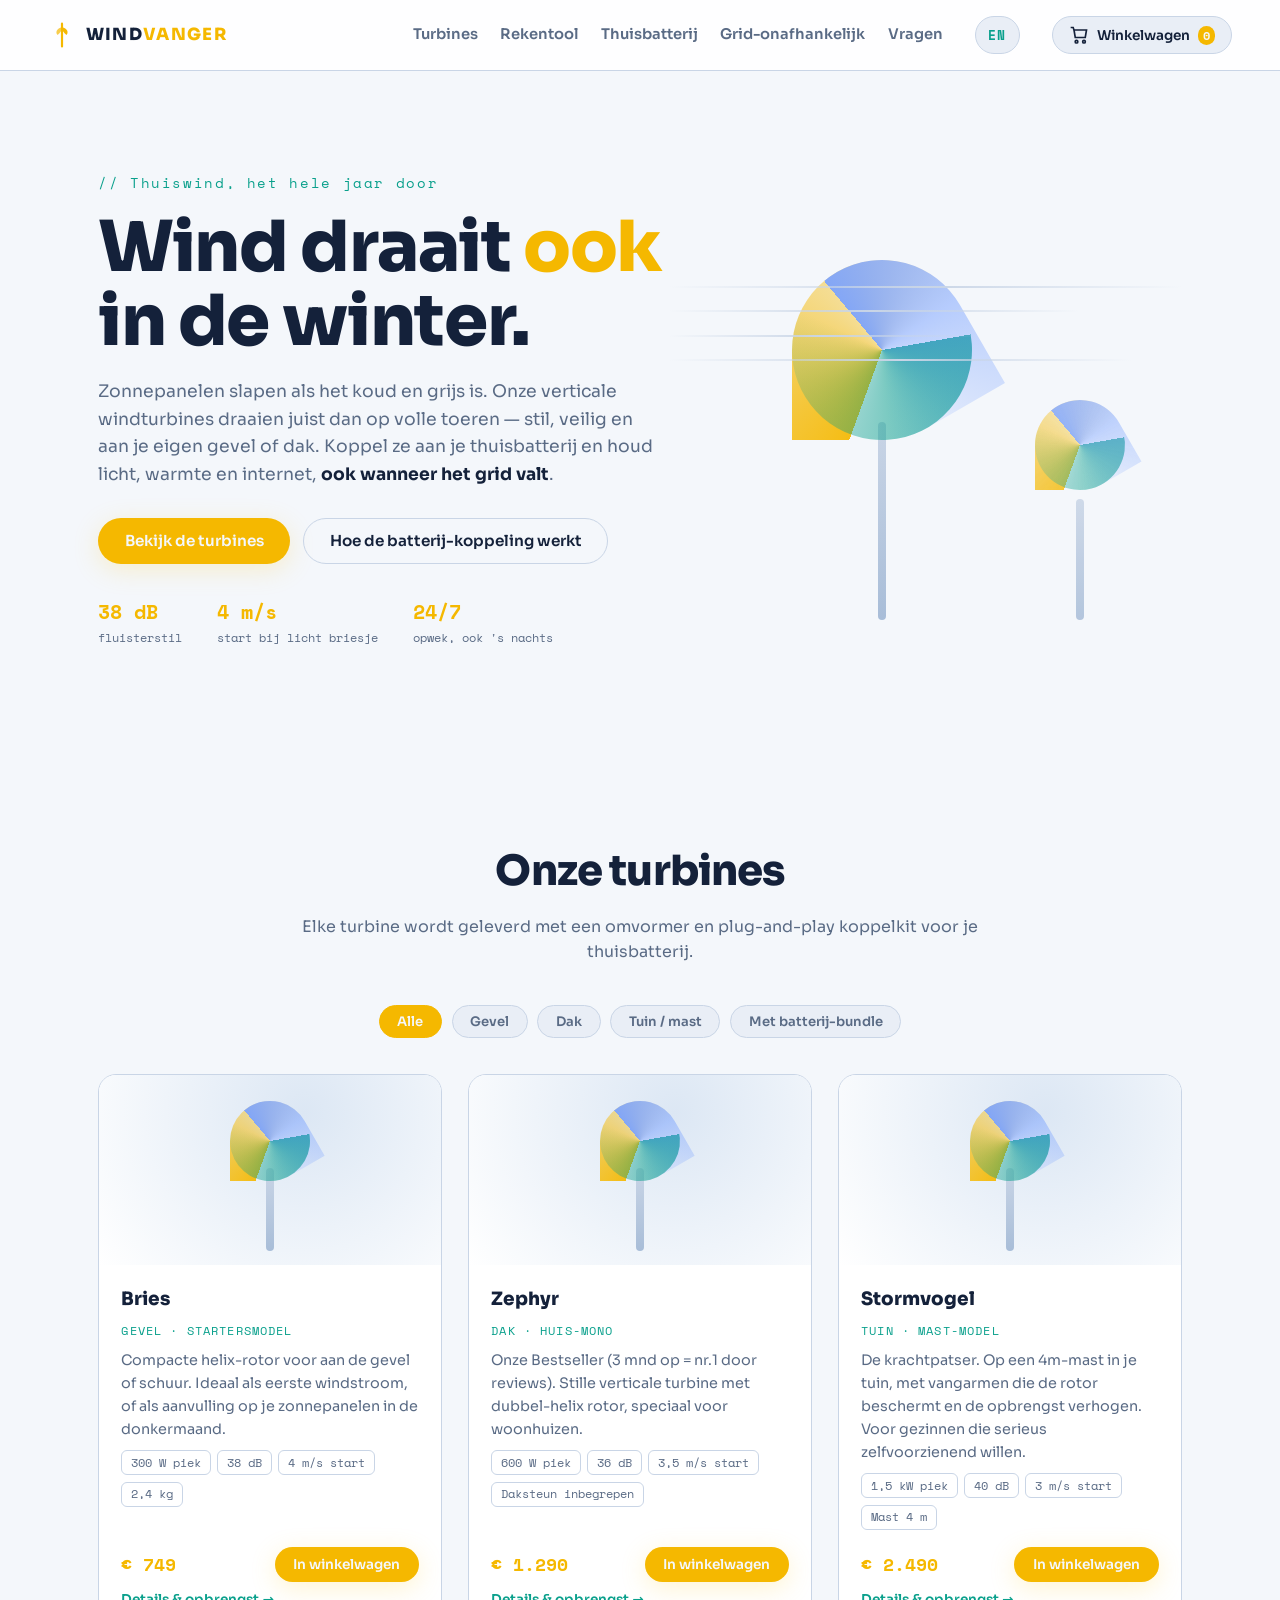
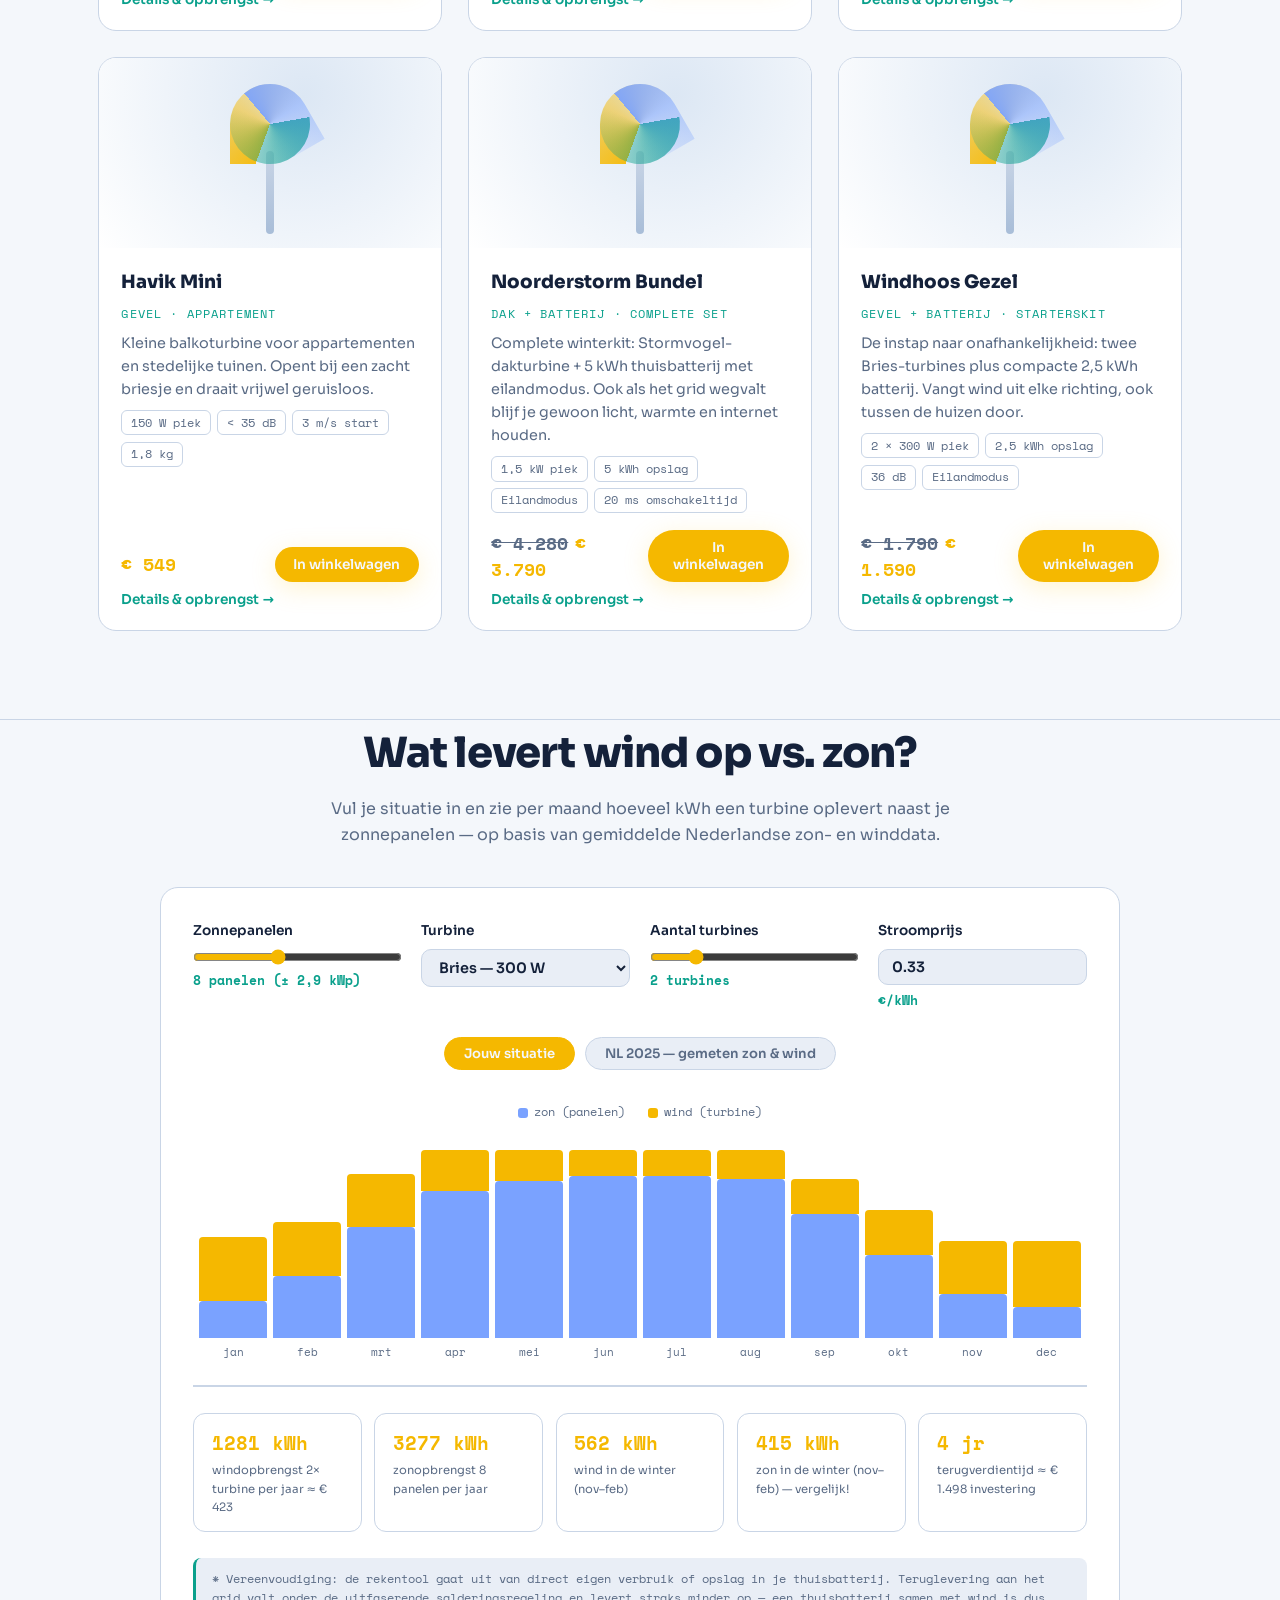
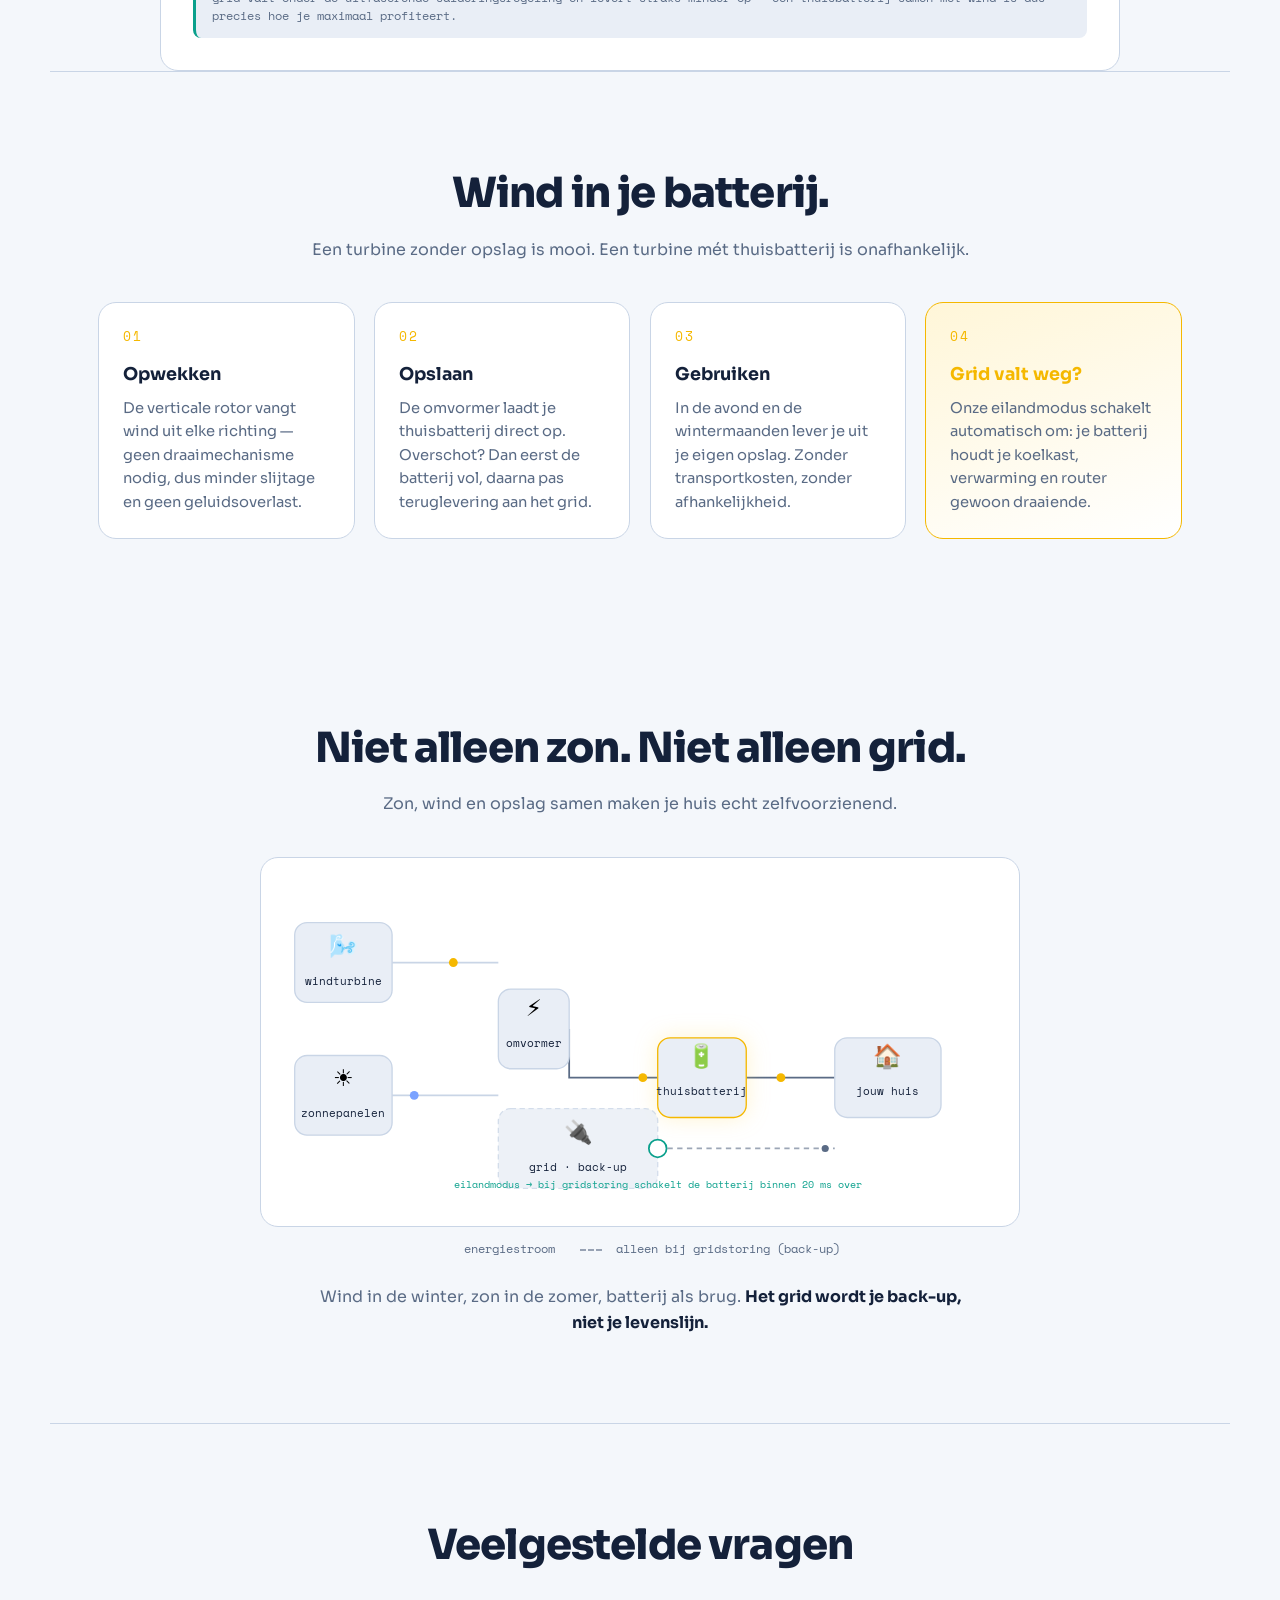
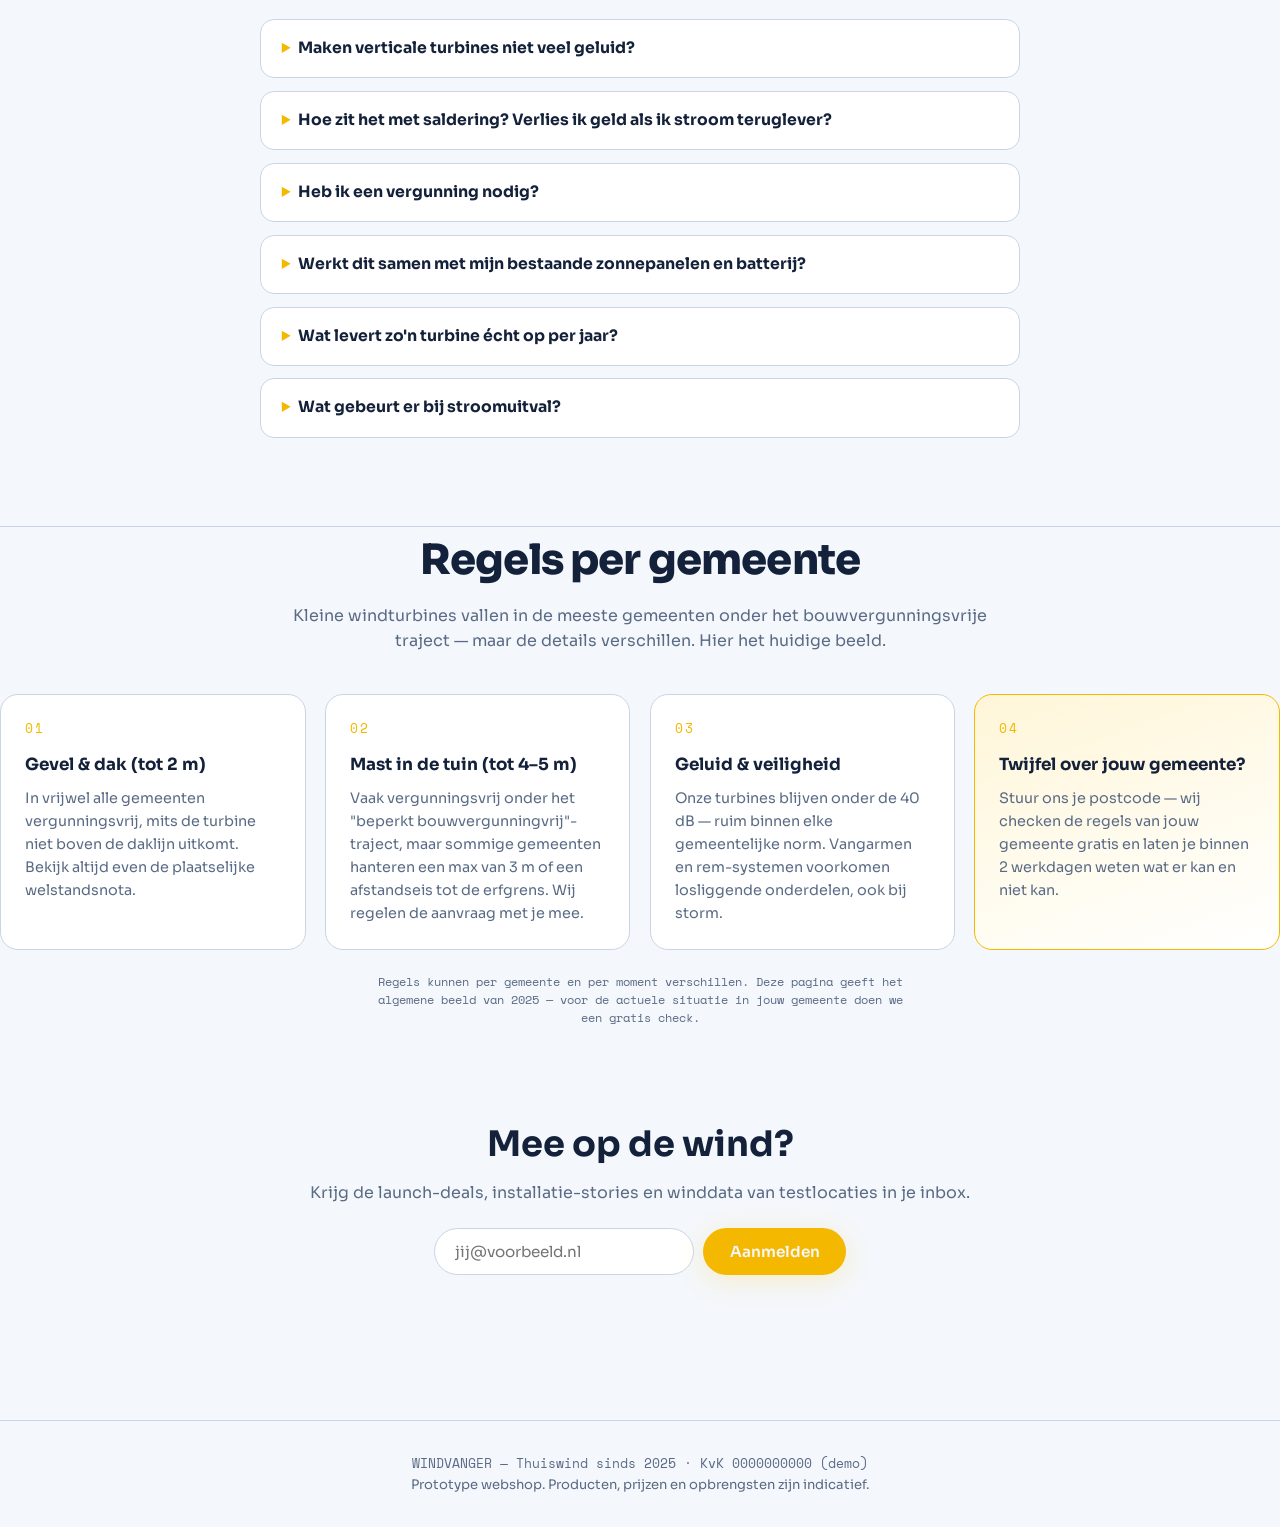
==== commit 45c3f970: "2025-modus: vergelijkbare beschikbaarheidspercentages + jaar/zomer/winter-verhoudingen; nieuwe secti" ====
--- a/index.html
+++ b/index.html
@@ -131,7 +131,7 @@
           <button class="calc-mode active" data-mode="setup">Jouw situatie</button>
           <button class="calc-mode" data-mode="2025">NL 2025 — gemeten zon & wind</button>
         </div>
-        <div class="calc-legend mono"><span><span class="dot dot-solar"></span>zon (panelen)</span><span><span class="dot dot-wind"></span>wind (turbine)</span></div>
+        <div class="calc-legend mono"><span><span class="dot dot-solar"></span><span id="legend-zon">zon (panelen)</span></span><span><span class="dot dot-wind"></span><span id="legend-wind">wind (turbine)</span></span></div>
         <div class="calc-chart" id="calc-chart" role="img" aria-label="Maandgrafiek zon versus wind opbrengst"></div>
         <div class="calc-results mono" id="calc-results"></div>
         <p class="calc-note mono">
@@ -280,6 +280,36 @@
           <p>De eilandmodus van de omvormer neemt binnen 20 milliseconden over. Je merkt niets — behalve dat je buren donker zitten.</p>
         </details>
       </div>
+    </section>
+
+    <section class="regels" id="regels">
+      <div class="section-head">
+        <h2>Regels per gemeente</h2>
+        <p>Kleine windturbines vallen in de meeste gemeenten onder het bouwvergunningsvrije traject — maar de details verschillen. Hier het huidige beeld.</p>
+      </div>
+      <div class="regels-grid">
+        <article class="r-card">
+          <span class="r-num mono">01</span>
+          <h3>Gevel &amp; dak (tot 2 m)</h3>
+          <p>In vrijwel alle gemeenten vergunningsvrij, mits de turbine niet boven de daklijn uitkomt. Bekijk altijd even de plaatselijke welstandsnota.</p>
+        </article>
+        <article class="r-card">
+          <span class="r-num mono">02</span>
+          <h3>Mast in de tuin (tot 4–5 m)</h3>
+          <p>Vaak vergunningsvrij onder het "beperkt bouwvergunningvrij"-traject, maar sommige gemeenten hanteren een max van 3 m of een afstandseis tot de erfgrens. Wij regelen de aanvraag met je mee.</p>
+        </article>
+        <article class="r-card">
+          <span class="r-num mono">03</span>
+          <h3>Geluid &amp; veiligheid</h3>
+          <p>Onze turbines blijven onder de 40 dB — ruim binnen elke gemeentelijke norm. Vangarmen en rem-systemen voorkomen losliggende onderdelen, ook bij storm.</p>
+        </article>
+        <article class="r-card r-card-accent">
+          <span class="r-num mono">04</span>
+          <h3>Twijfel over jouw gemeente?</h3>
+          <p>Stuur ons je postcode — wij checken de regels van jouw gemeente gratis en laten je binnen 2 werkdagen weten wat er kan en niet kan.</p>
+        </article>
+      </div>
+      <p class="regels-note mono">Regels kunnen per gemeente en per moment verschillen. Deze pagina geeft het algemene beeld van 2025 — voor de actuele situatie in jouw gemeente doen we een gratis check.</p>
     </section>
 
     <section class="newsletter">
--- a/css/style.css
+++ b/css/style.css
@@ -381,6 +381,22 @@
   border-radius: 8px;
 }
 
+/* Gemeente-regels */
+.regels { border-top: 1px solid var(--line); }
+.regels-grid { display: grid; gap: 1.2rem; grid-template-columns: repeat(auto-fit, minmax(240px, 1fr)); }
+.r-card {
+  background: var(--ink-2); border: 1px solid var(--line);
+  border-radius: var(--radius); padding: 1.5rem;
+}
+.r-card h3 { margin-bottom: .5rem; font-size: 1.05rem; }
+.r-card p { color: var(--muted); font-size: .9rem; }
+.r-num { color: var(--accent); font-size: .8rem; letter-spacing: .15em; display: block; margin-bottom: .8rem; }
+.r-card-accent { background: linear-gradient(160deg, #fff6d8, var(--ink-2)); border-color: var(--accent); }
+.regels-note {
+  font-size: .72rem; color: var(--muted); text-align: center;
+  max-width: 46em; margin: 1.4rem auto 0; line-height: 1.6;
+}
+
 /* Newsletter */
 .newsletter { text-align: center; }
 .newsletter h2 { font-size: clamp(1.6rem, 3.5vw, 2.2rem); margin-bottom: .5rem; }
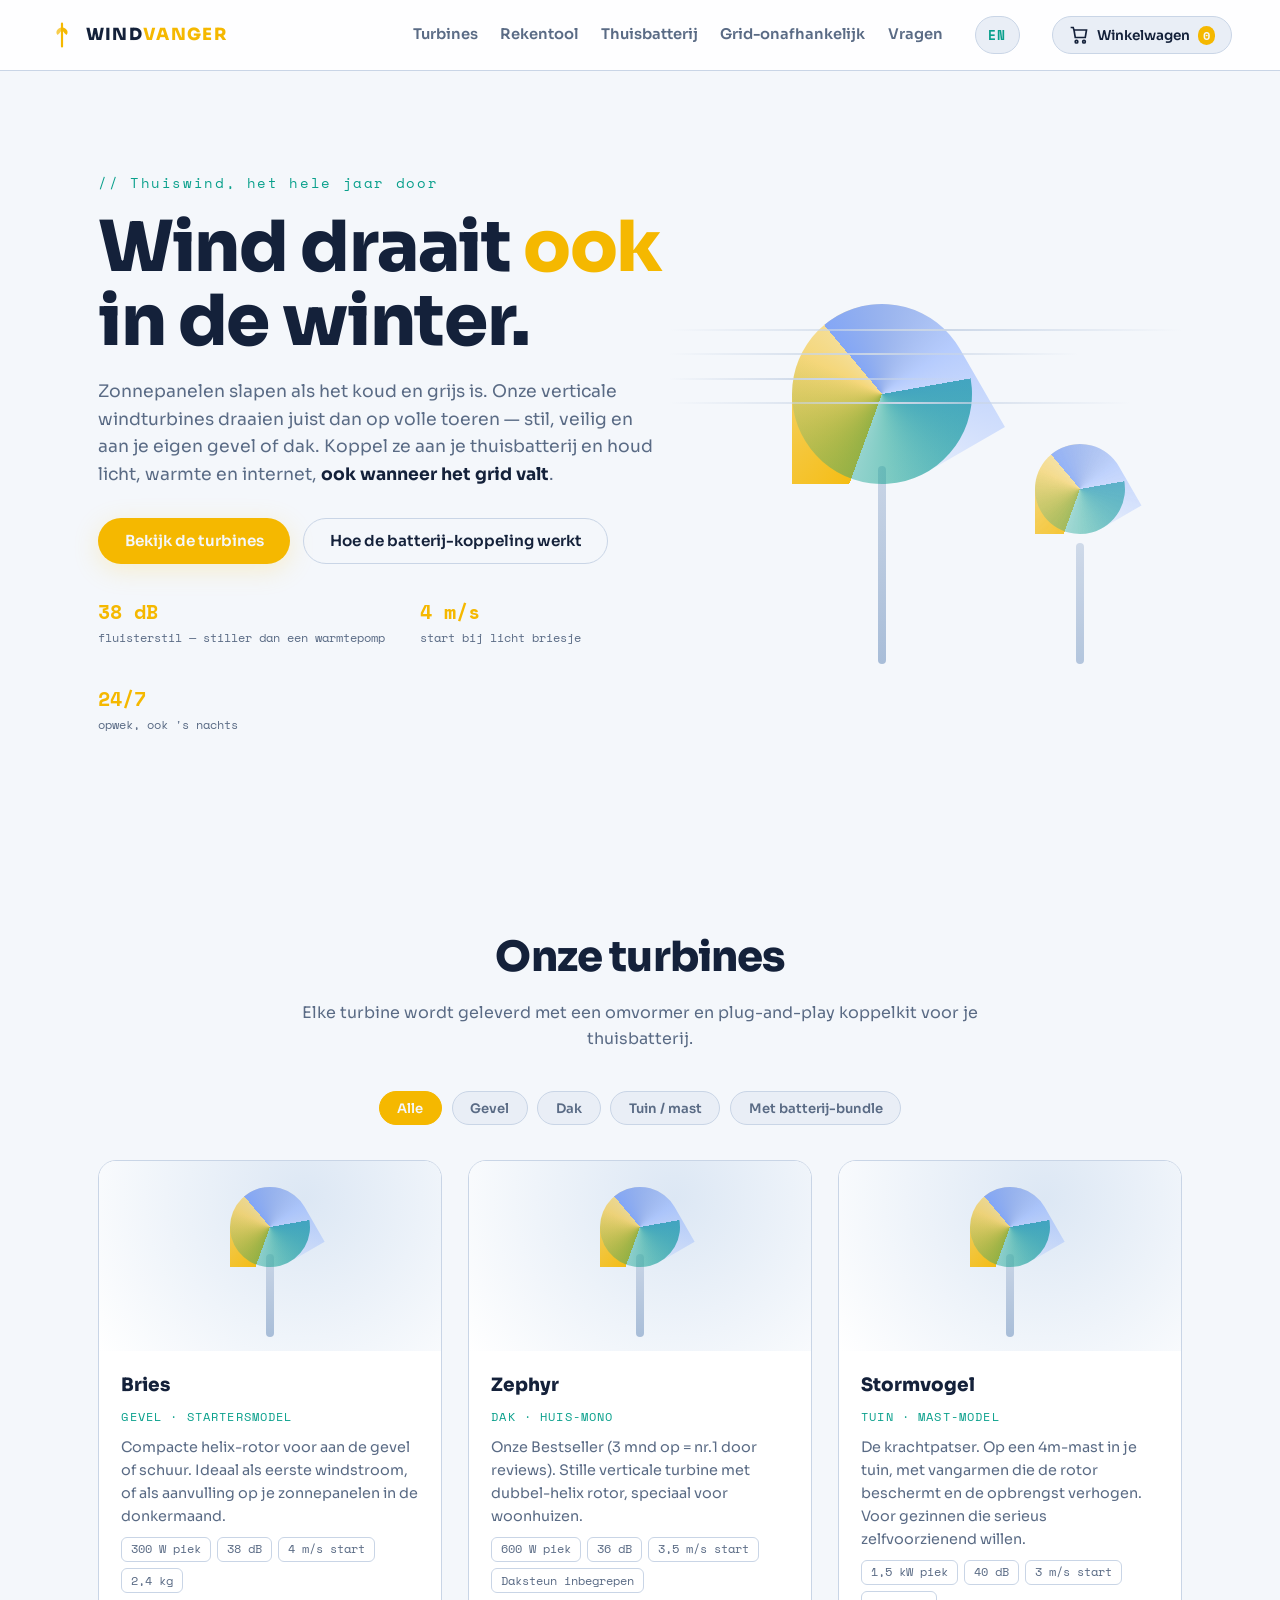
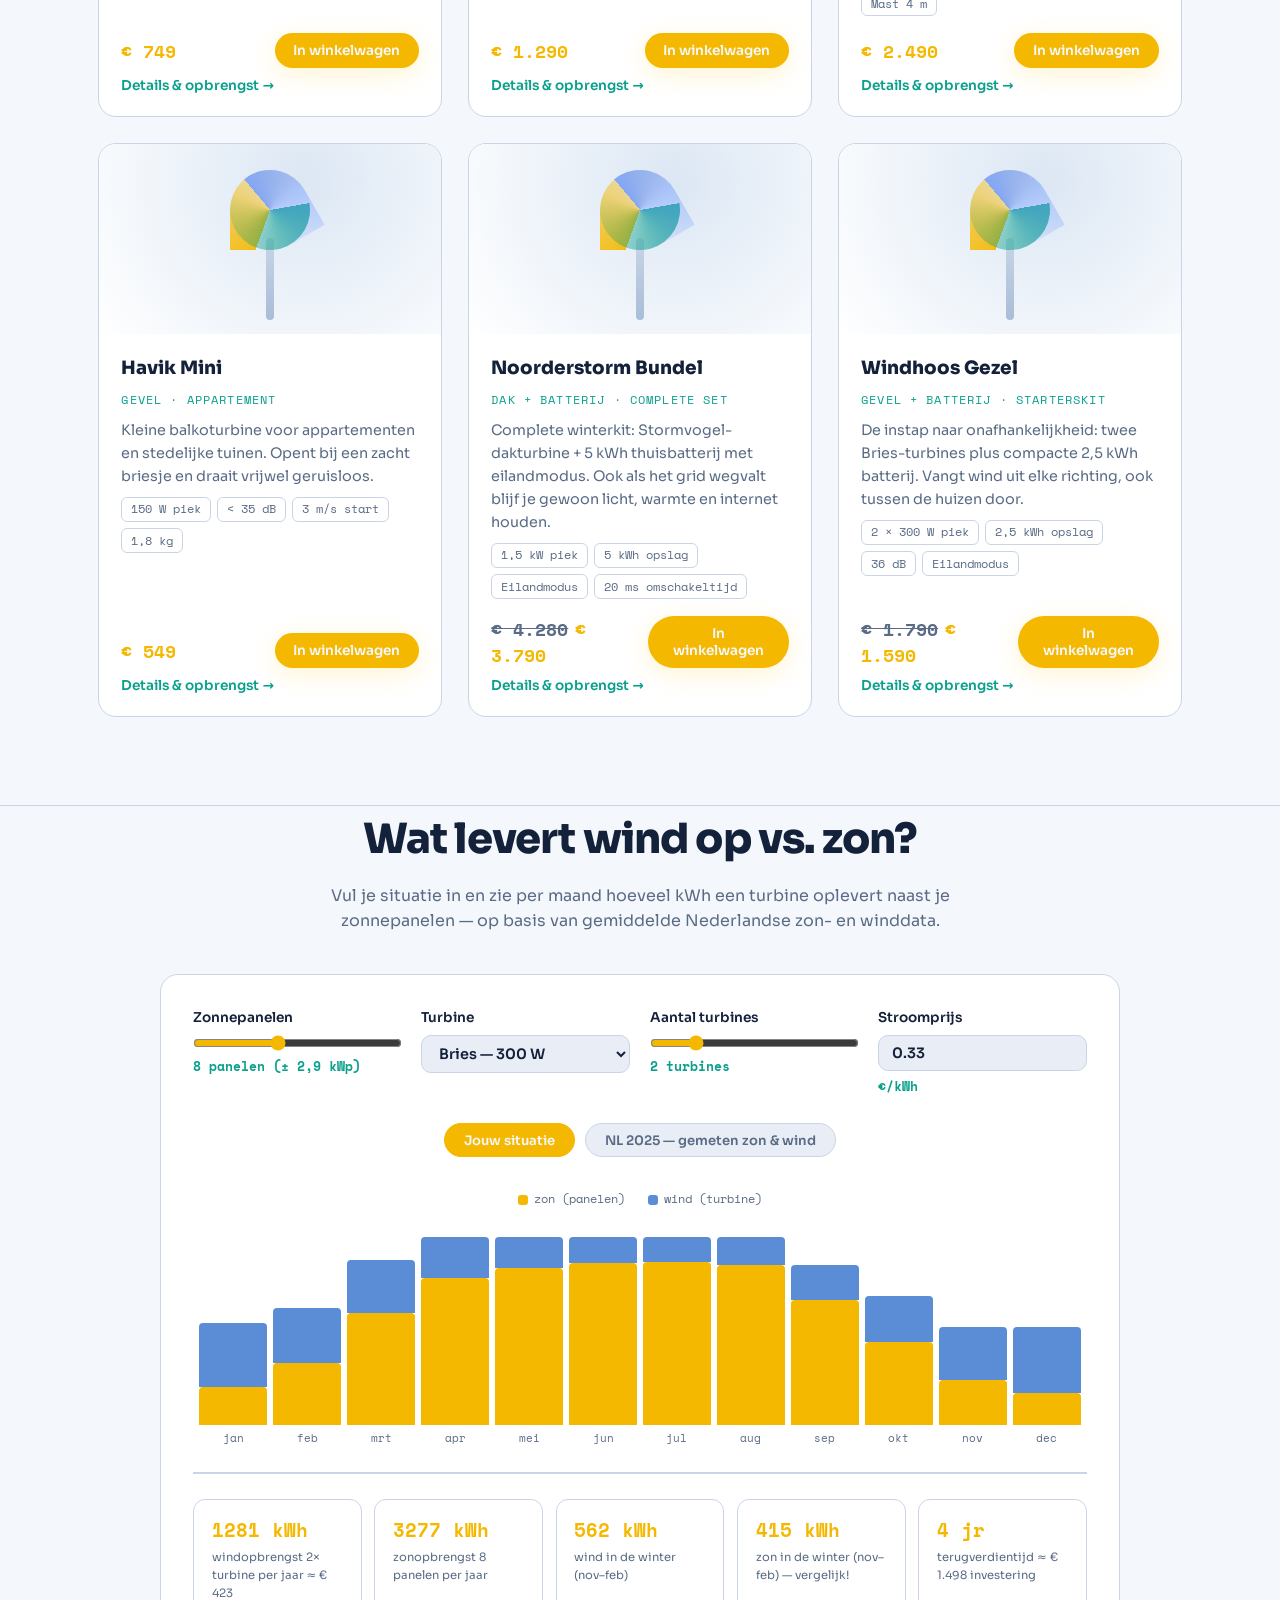
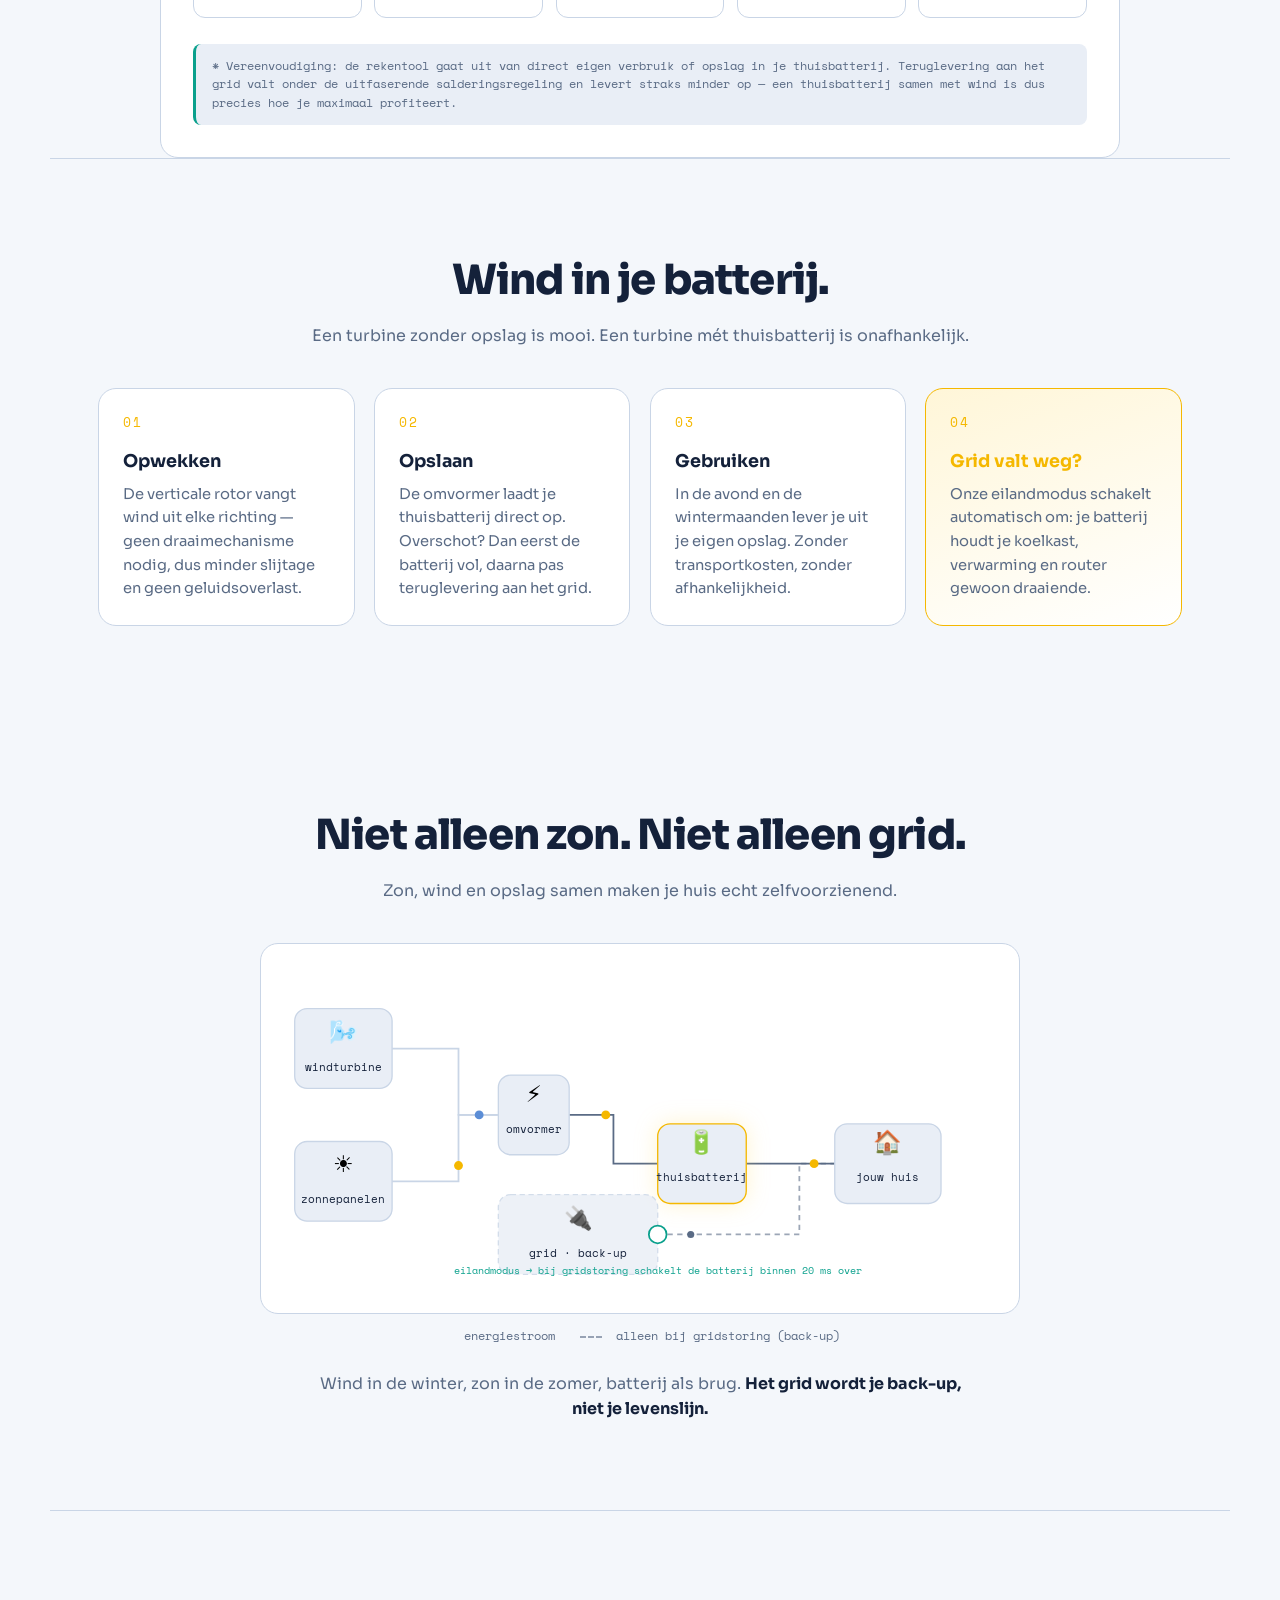
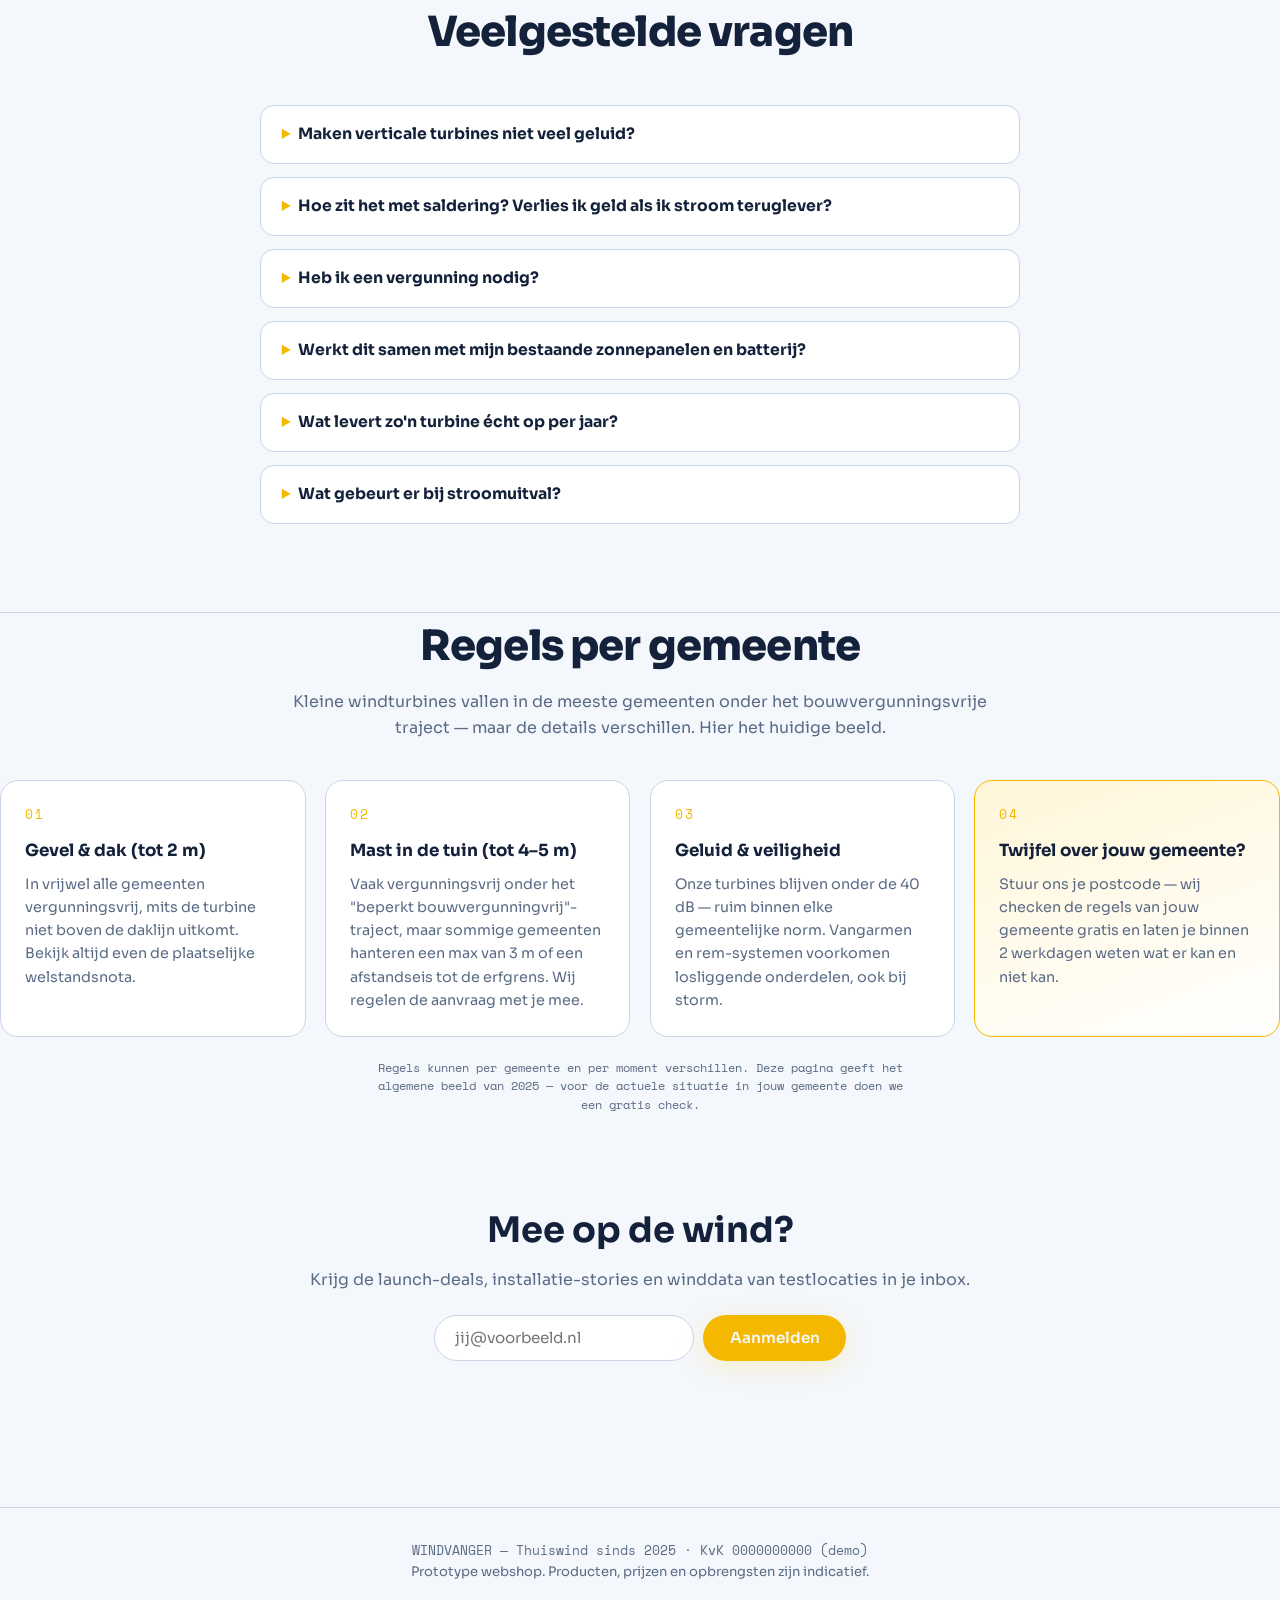
==== commit a1b00491: "Kleuren logisch: zon=geel wind=blauw; SVG-paden schema rechtgezet; dB-vergelijking (o.a. warmtepomp)" ====
--- a/index.html
+++ b/index.html
@@ -56,7 +56,7 @@
           <a class="btn btn-ghost" href="#batterij">Hoe de batterij-koppeling werkt</a>
         </div>
         <ul class="hero-stats mono">
-          <li><strong>38 dB</strong><span>fluisterstil</span></li>
+          <li><strong>38 dB</strong><span>fluisterstil — stiller dan een warmtepomp</span></li>
           <li><strong>4 m/s</strong><span>start bij licht briesje</span></li>
           <li><strong>24/7</strong><span>opwek, ook 's nachts</span></li>
         </ul>
@@ -179,11 +179,11 @@
       <div class="schema-wrap" role="img" aria-label="Schema: windturbine en zonnepanelen laden via de omvormer de thuisbatterij, het huis loopt op de batterij, het grid is alleen back-up via de eilandmodus">
         <svg viewBox="0 0 820 380" class="schema" xmlns="http://www.w3.org/2000/svg">
           <!-- Verbindingslijnen -->
-          <path id="p-wind" class="link" d="M 130 100 H 250" />
-          <path id="p-zon" class="link" d="M 130 250 H 250" />
-          <path id="p-inv" class="link link-strong" d="M 330 175 V 230 H 430" />
+          <path id="p-wind" class="link" d="M 130 100 H 205 V 175 H 250" />
+          <path id="p-zon" class="link" d="M 130 250 H 205 V 175 H 250" />
+          <path id="p-inv" class="link link-strong" d="M 330 175 H 380 V 230 H 430" />
           <path id="p-bat" class="link link-strong" d="M 530 230 H 630" />
-          <path id="p-grid" class="link link-backup" d="M 430 310 H 630" />
+          <path id="p-grid" class="link link-backup" d="M 430 310 H 590 V 230 H 630" />
 
           <!-- Stroom-pjes -->
           <circle r="5" class="dot dot-wind"><animateMotion dur="2.4s" repeatCount="indefinite"><mpath href="#p-wind"/></animateMotion></circle>
@@ -257,7 +257,14 @@
       <div class="faq-list">
         <details>
           <summary>Maken verticale turbines niet veel geluid?</summary>
-          <p>Nee. Onze Savonius- en helix-rotors draaien langzaam (max ~300 rpm) en komen op 2 meter afstand rond de <strong>38 dB</strong> — vergelijkbaar met een stille slaapkamer.</p>
+          <p>Nee. Onze Savonius- en helix-rotors draaien langzaam (max ~300 rpm) en komen op 2 meter afstand rond de <strong>38 dB</strong>. Ter vergelijking: een bibliotheek is ≈ 40 dB, een gemiddelde warmtepomp 40–50 dB, een koelkast 35–45 dB en een stil huis 's nachts ≈ 30 dB. Onze turbine hoort dus bij hetzelfde geluidsniveau als je koelkast — en stiller dan de warmtepomp die de meeste mensen al in de tuin of aan de muur hebben hangen.</p>
+          <div class="db-vergelijk mono">
+            <span class="db-row"><span class="db-label">windturbine</span><span class="db-bar" style="--w: 38%"></span><span class="db-val">38 dB</span></span>
+            <span class="db-row"><span class="db-label">koelkast</span><span class="db-bar" style="--w: 42%"></span><span class="db-val">35–45 dB</span></span>
+            <span class="db-row"><span class="db-label">bibliotheek</span><span class="db-bar" style="--w: 40%"></span><span class="db-val">40 dB</span></span>
+            <span class="db-row"><span class="db-label">warmtepomp</span><span class="db-bar db-bar-loud" style="--w: 55%"></span><span class="db-val">40–50 dB</span></span>
+            <span class="db-row"><span class="db-label">pratend gesprek</span><span class="db-bar db-bar-loud" style="--w: 65%"></span><span class="db-val">60 dB</span></span>
+          </div>
         </details>
         <details>
           <summary>Hoe zit het met saldering? Verlies ik geld als ik stroom teruglever?</summary>
--- a/css/style.css
+++ b/css/style.css
@@ -258,9 +258,10 @@
   stroke-dasharray: 6 5; opacity: .6;
 }
 .schema .dot { fill: var(--accent); }
-.schema .dot-wind { fill: var(--accent); }
-.schema .dot-zon { fill: #7aa2ff; }
+.schema .dot-wind { fill: #5b8dd6; }
+.schema .dot-zon { fill: var(--accent); }
 .schema .dot-bat { fill: var(--accent); }
+.schema .dot-wind-on { fill: #5b8dd6; }
 .schema .dot-grid { fill: var(--muted); }
 .schema .switch circle {
   fill: var(--ink-2); stroke: var(--accent-2); stroke-width: 2;
@@ -280,6 +281,31 @@
 }
 .grid-note { text-align: center; color: var(--muted); max-width: 42em; margin: 0 auto; }
 .grid-note strong { color: var(--text); }
+
+/* dB-vergelijking (FAQ) */
+.db-vergelijk {
+  display: flex; flex-direction: column; gap: .45rem;
+  margin-top: 1rem; padding: 1rem;
+  background: var(--panel); border-radius: 12px;
+  border: 1px solid var(--line);
+}
+.db-row {
+  display: grid; grid-template-columns: 130px 1fr 90px;
+  align-items: center; gap: .8rem;
+  font-size: .75rem;
+}
+.db-label { color: var(--text); }
+.db-bar {
+  height: 12px; border-radius: 6px;
+  background: var(--accent-2);
+  width: var(--w);
+  min-width: 8%;
+}
+.db-bar-loud { background: #e8946a; }
+.db-val { color: var(--muted); text-align: right; }
+@media (max-width: 560px) {
+  .db-row { grid-template-columns: 90px 1fr 70px; font-size: .68rem; }
+}
 
 /* FAQ */
 .faq-list { max-width: 760px; margin: 0 auto; display: flex; flex-direction: column; gap: .8rem; }
@@ -342,8 +368,8 @@
   display: inline-block; width: 10px; height: 10px; border-radius: 3px;
   margin-right: .4rem; vertical-align: middle;
 }
-.calc-legend .dot-solar { background: #7aa2ff; }
-.calc-legend .dot-wind { background: var(--accent); }
+.calc-legend .dot-solar { background: var(--accent); }
+.calc-legend .dot-wind { background: #5b8dd6; }
 .calc-chart {
   display: flex; align-items: stretch; gap: 6px;
   height: 240px; padding: 0 .4rem 1.5rem;
@@ -354,8 +380,8 @@
   flex: 1;
   display: flex; flex-direction: column; justify-content: flex-end;
 }
-.calc-bar .bar-solar { background: #7aa2ff; border-radius: 4px 4px 0 0; }
-.calc-bar .bar-wind { background: var(--accent); border-radius: 4px 4px 0 0; margin-top: 3px; }
+.calc-bar .bar-solar { background: var(--accent); border-radius: 4px 4px 0 0; }
+.calc-bar .bar-wind { background: #5b8dd6; border-radius: 4px 4px 0 0; margin-top: 3px; }
 .calc-bar .bar-month { text-align: center; font-size: .68rem; color: var(--muted); font-family: var(--font-mono); padding-top: .35rem; }
 .calc-results {
   display: grid; gap: .8rem;
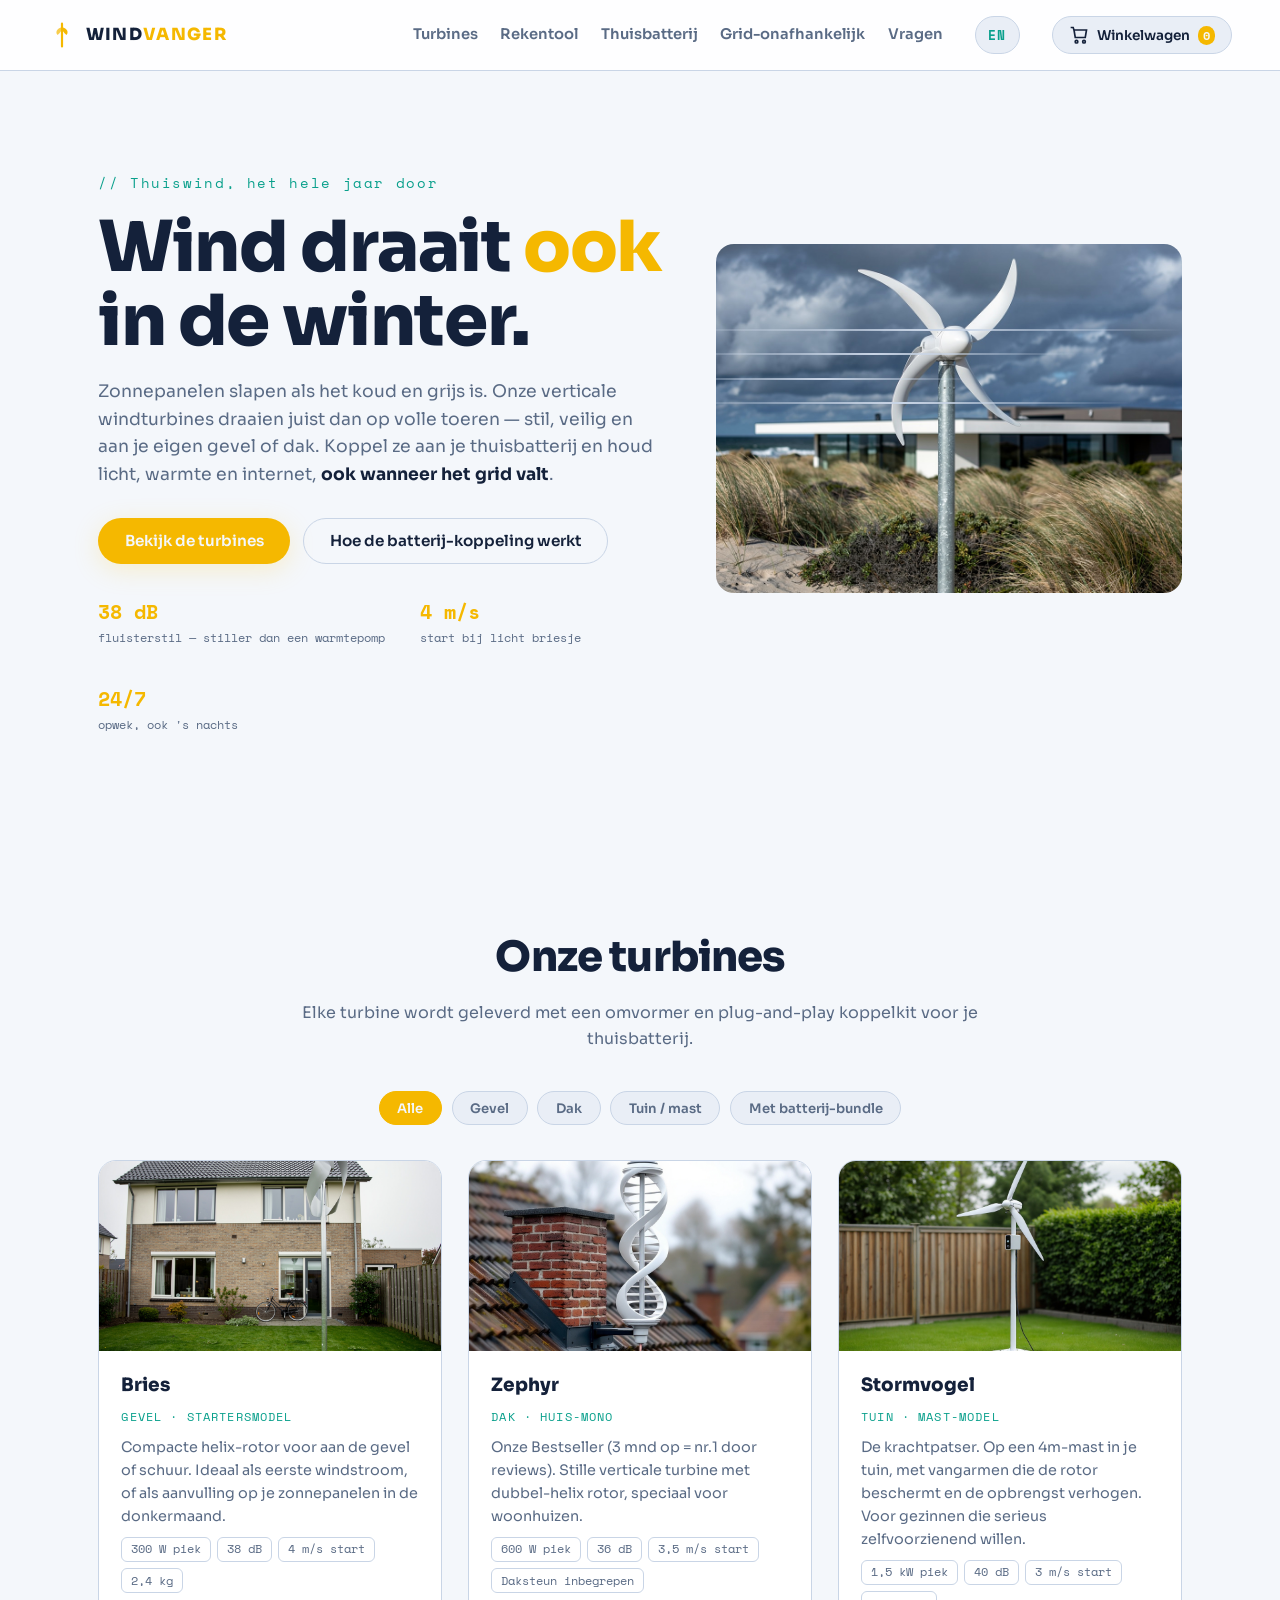
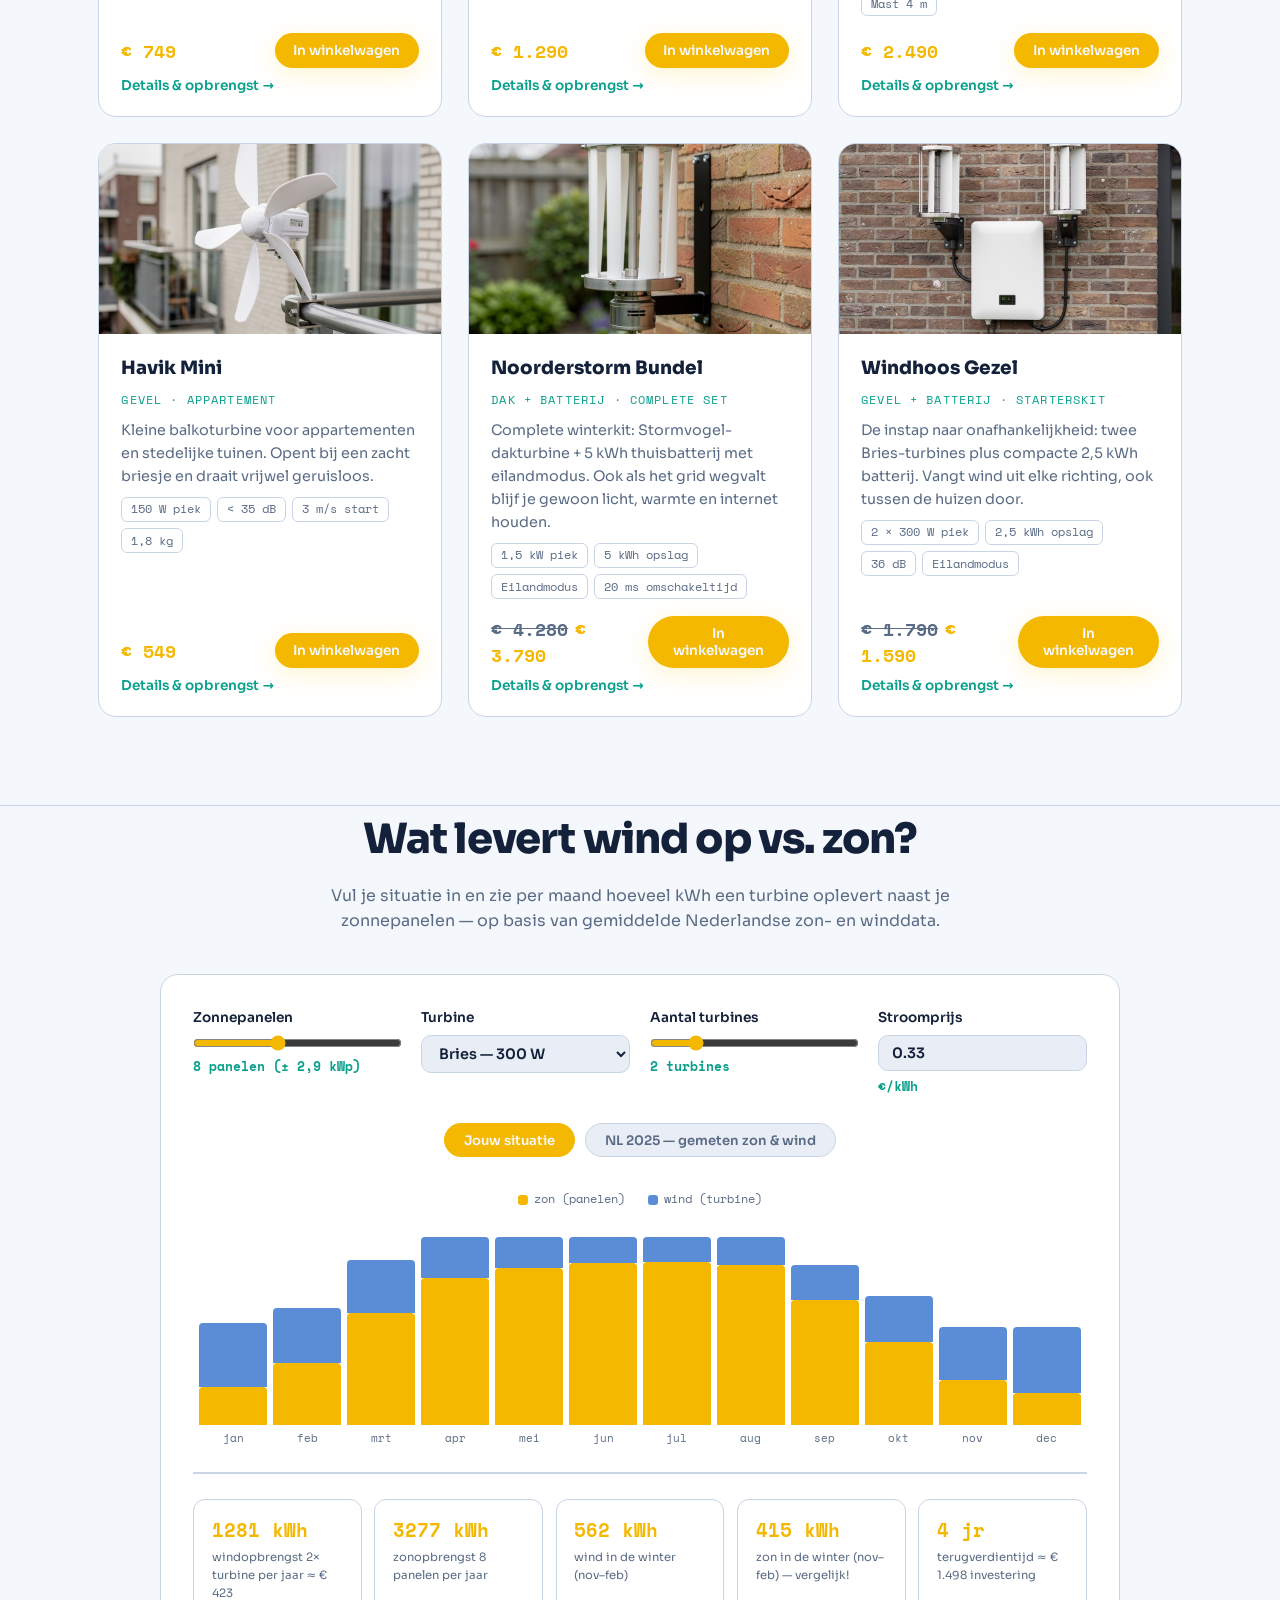
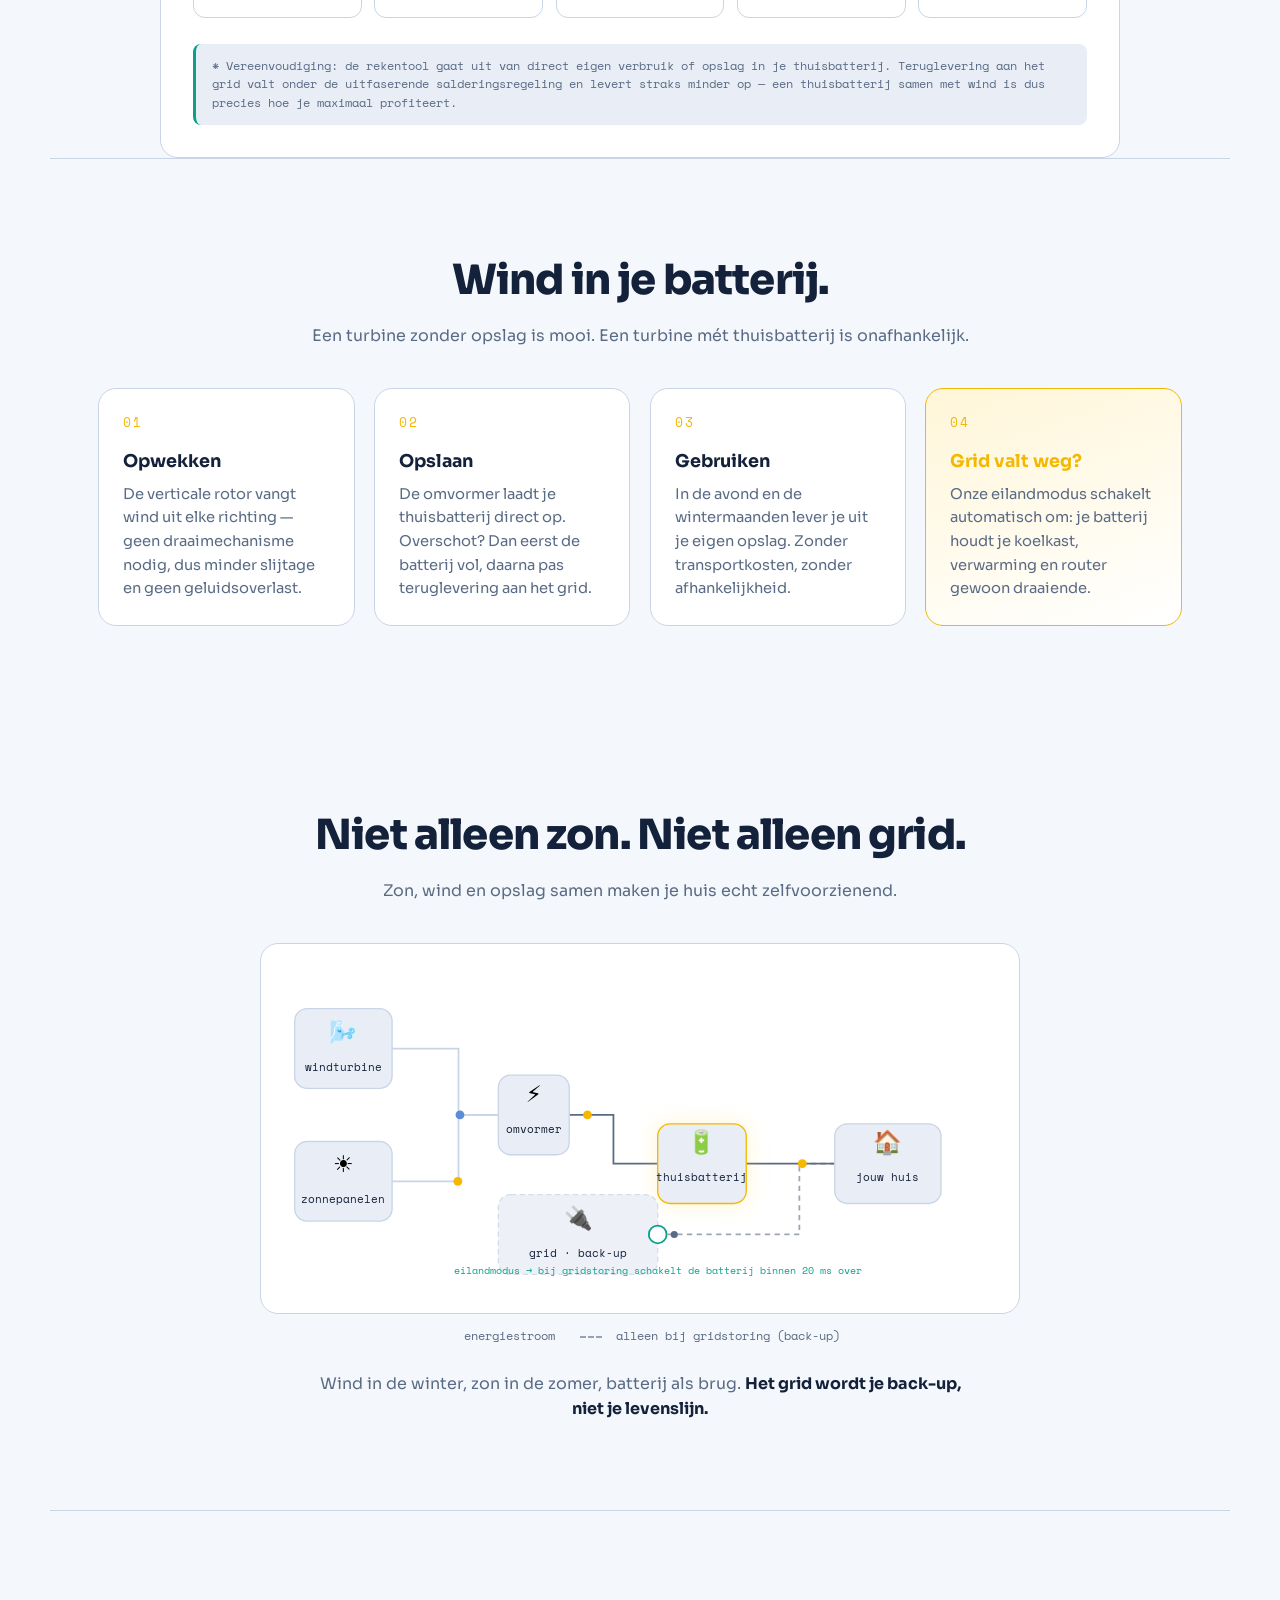
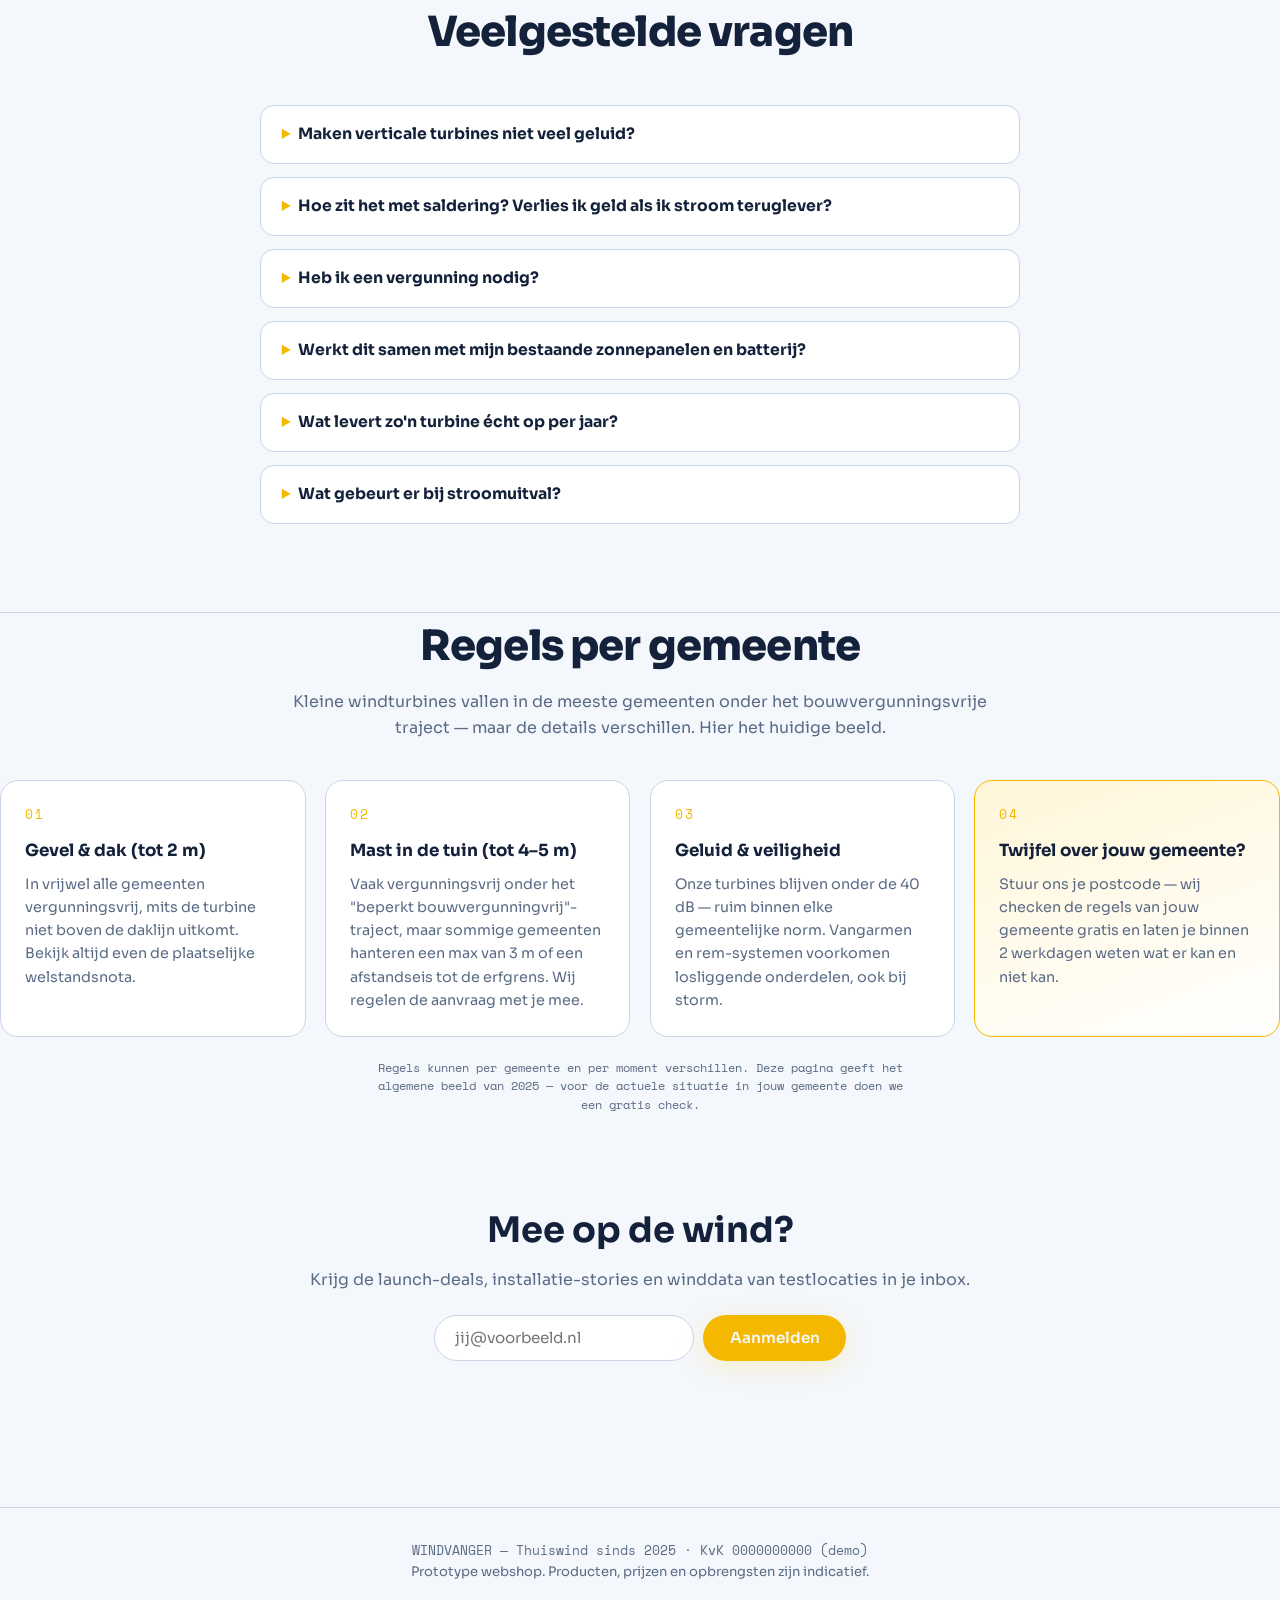
==== commit 530de832: "Add hero image to homepage - Replace turbine SVG illustration with hero.jpg in hero section - Add CS" ====
--- a/index.html
+++ b/index.html
@@ -62,18 +62,7 @@
         </ul>
       </div>
       <div class="hero-art" aria-hidden="true">
-        <div class="turbine turbine-xl">
-          <div class="pole"></div>
-          <div class="rotor">
-            <div class="blade b1"></div><div class="blade b2"></div><div class="blade b3"></div>
-          </div>
-        </div>
-        <div class="turbine turbine-sm">
-          <div class="pole"></div>
-          <div class="rotor">
-            <div class="blade b1"></div><div class="blade b2"></div><div class="blade b3"></div>
-          </div>
-        </div>
+        <img src="img/hero.jpg" alt="Windvanger turbines in actie" loading="eager">
         <div class="wind-lines">
           <span></span><span></span><span></span><span></span>
         </div>
--- a/css/style.css
+++ b/css/style.css
@@ -111,7 +111,7 @@
 .btn-block { width: 100%; }
 
 /* ---------- Turbine-illustratie ---------- */
-.hero-art { position: relative; min-height: 420px; }
+.hero-art { position: relative; min-height: 420px; overflow: hidden; }
 .turbine { position: relative; width: 120px; }
 .pole {
   position: absolute; left: 50%; bottom: 0; transform: translateX(-50%);
@@ -522,3 +522,9 @@
   transition: opacity .25s ease, bottom .25s ease;
 }
 .toast.show { opacity: 1; bottom: 2.2rem; }
+
+.product-art img { width: 100%; height: 100%; object-fit: cover; }
+
+.m-art img { width: 100%; height: auto; max-height: 300px; object-fit: contain; }
+
+.hero-art img { width: 100%; height: 100%; object-fit: cover; border-radius: var(--radius); }
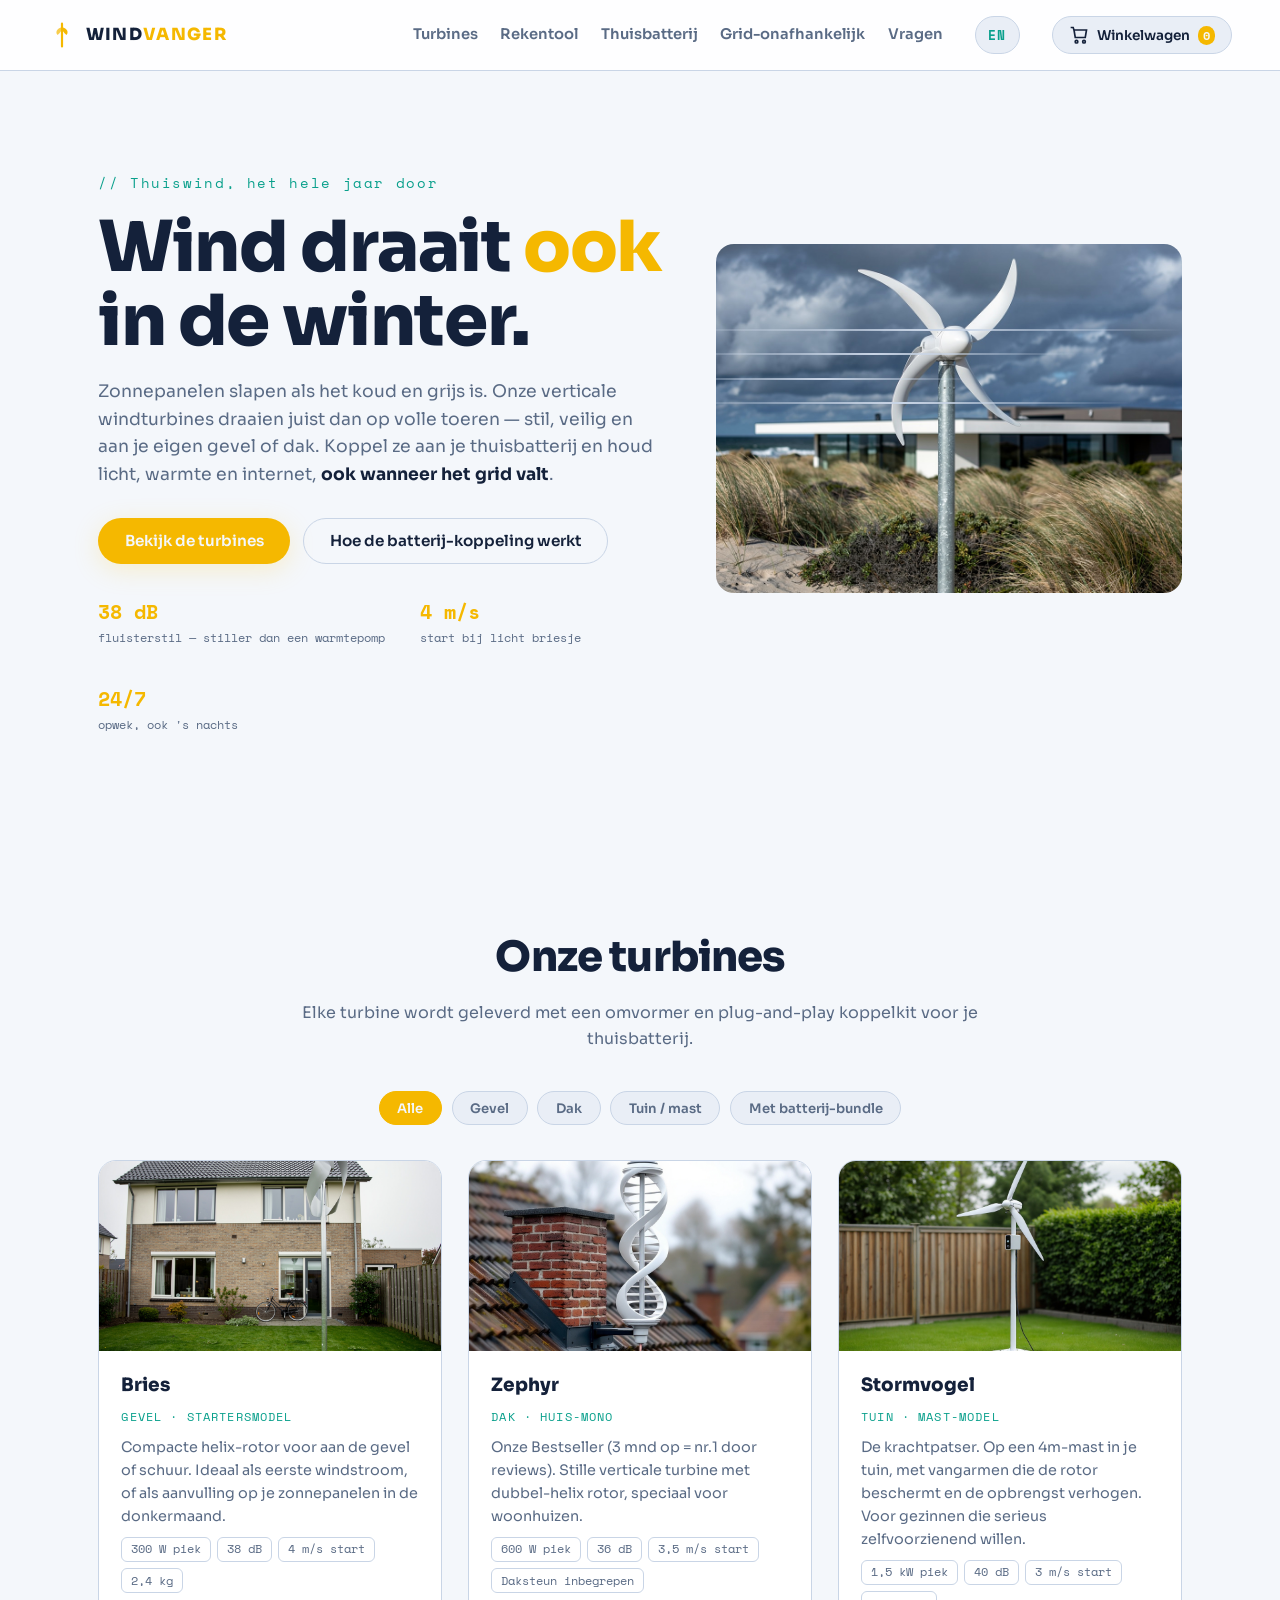
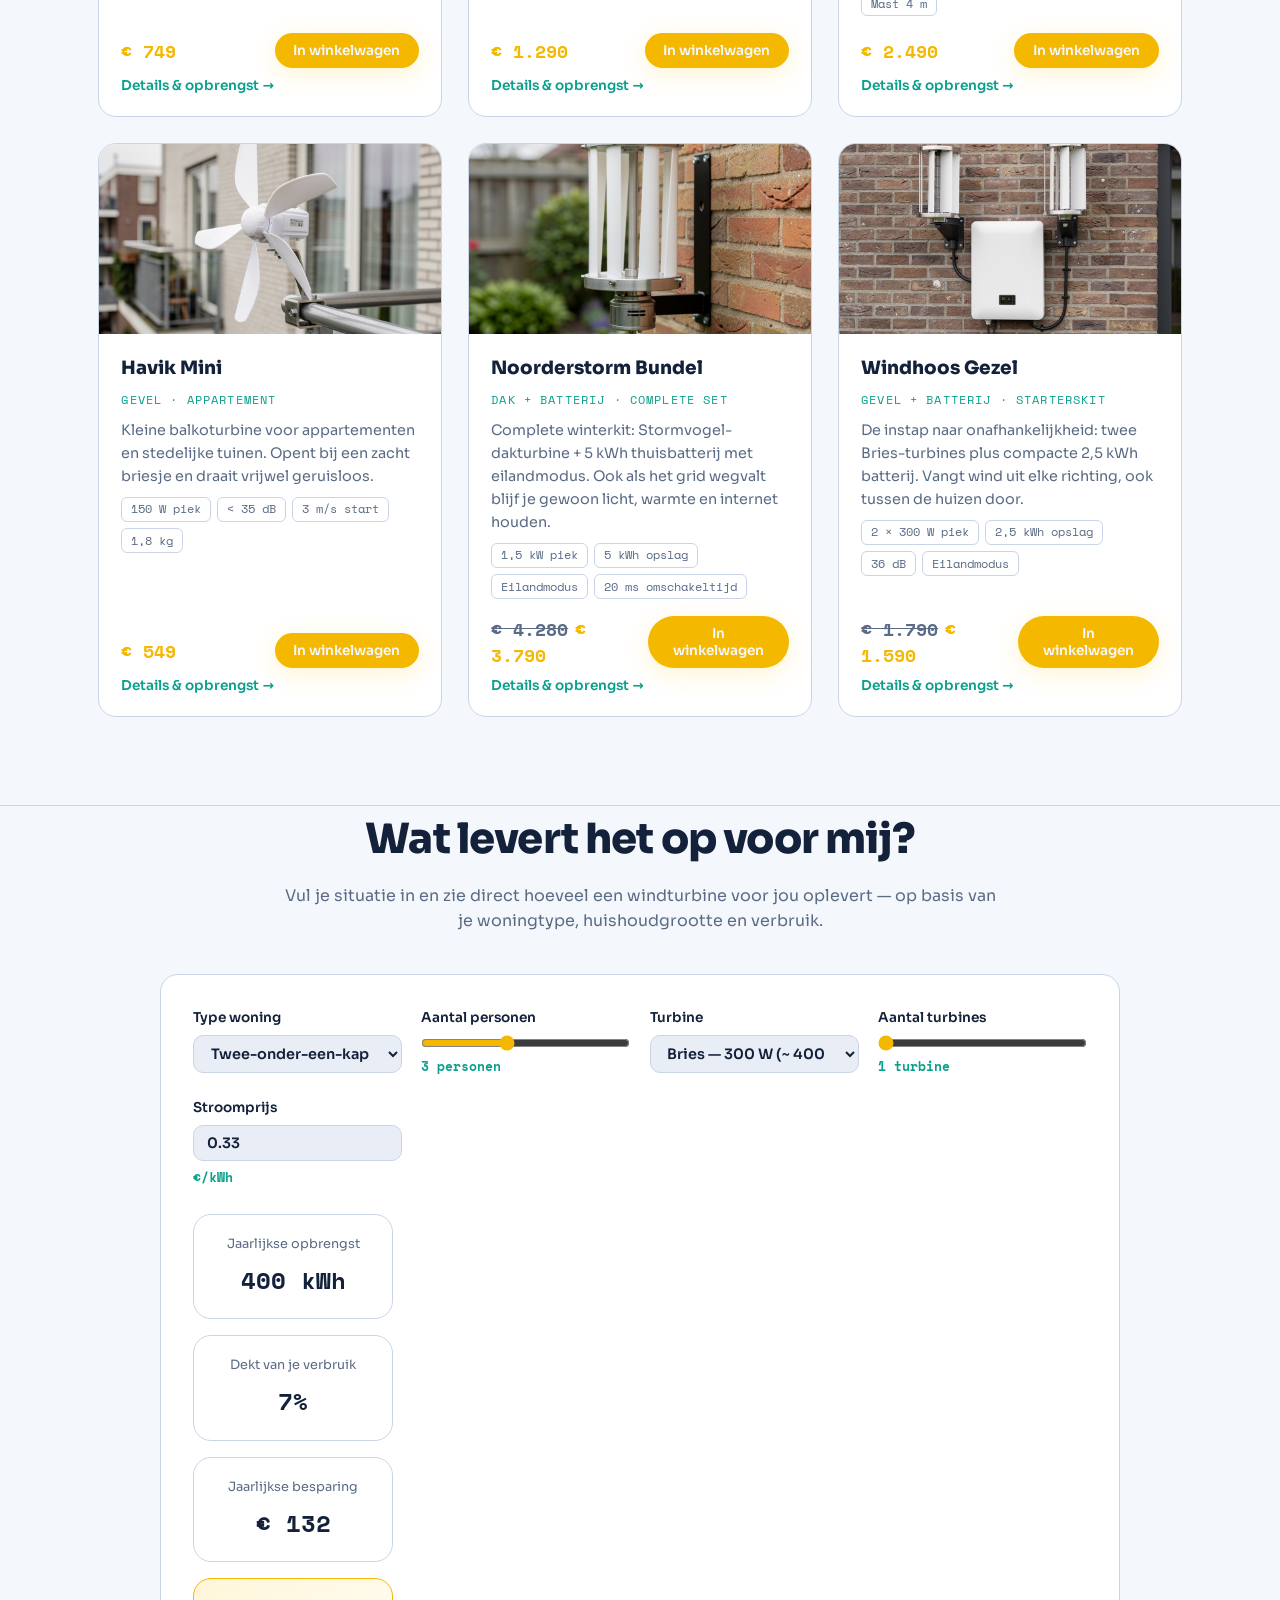
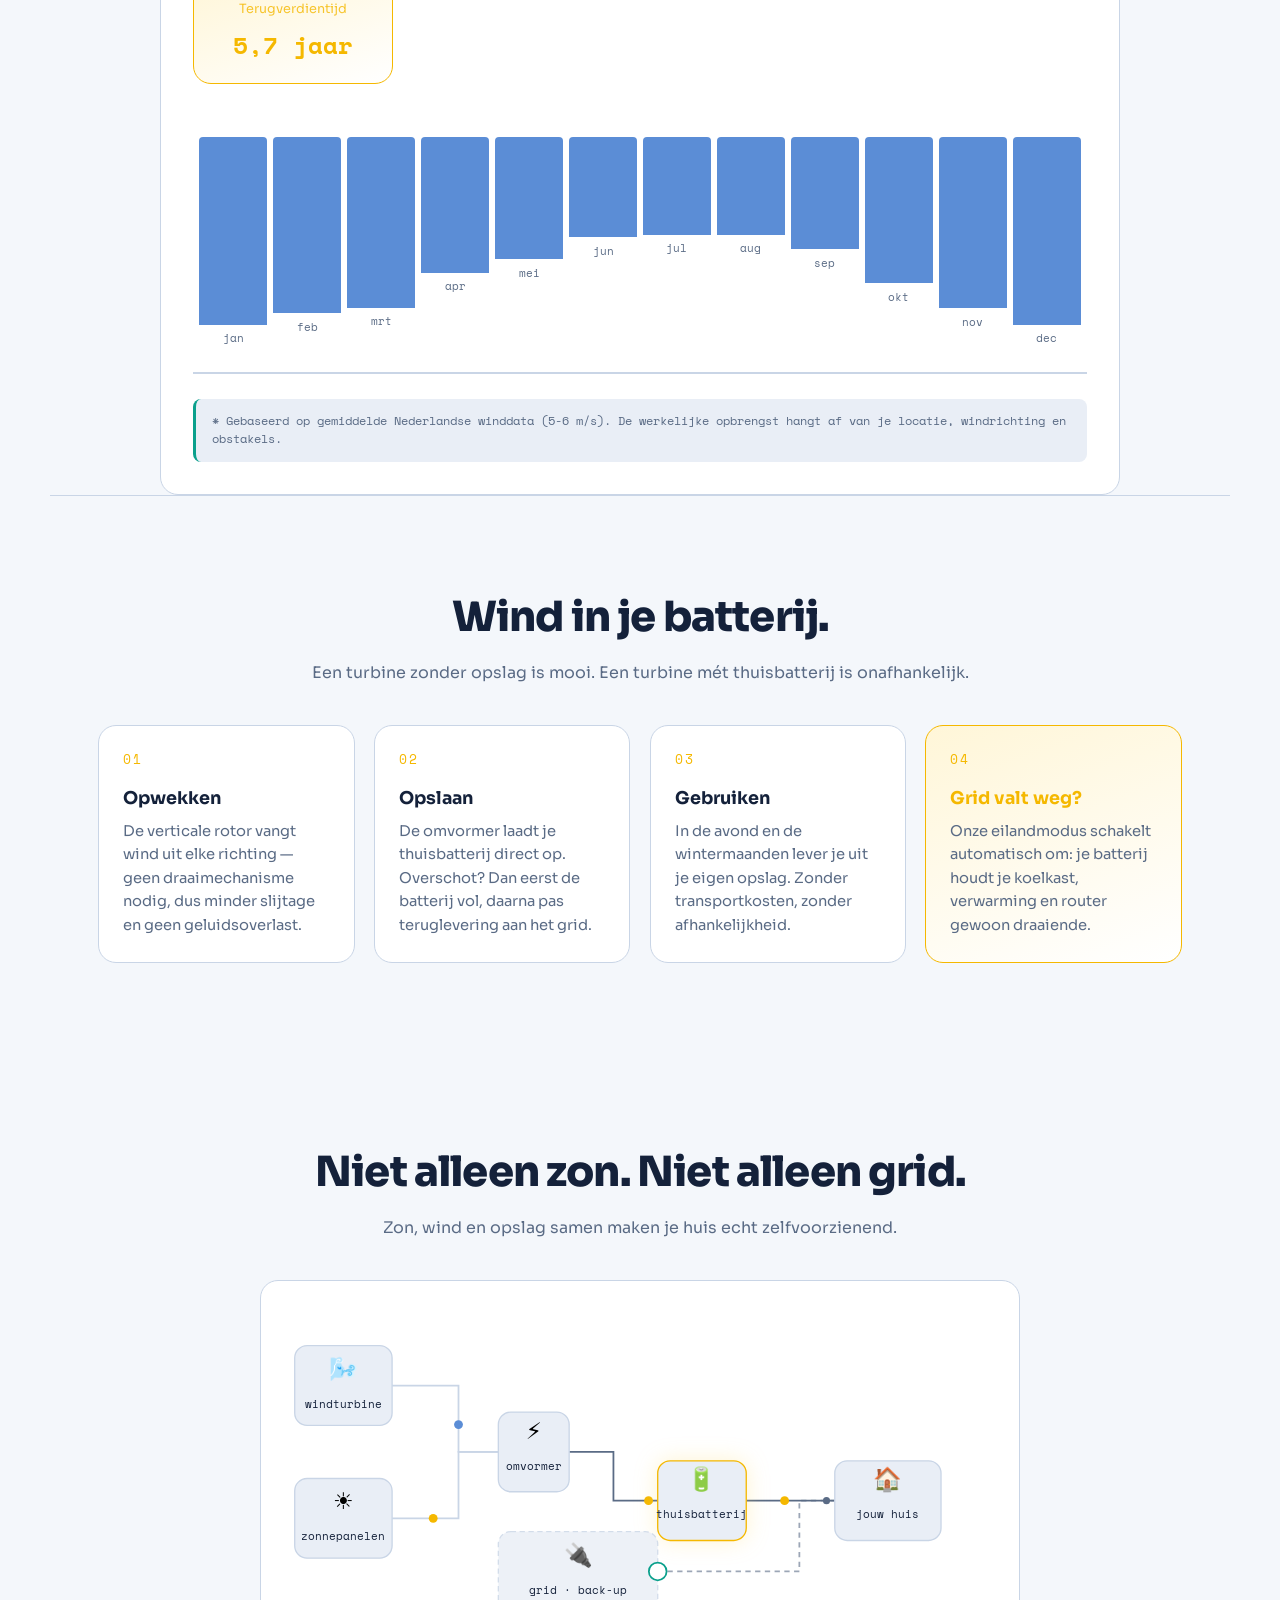
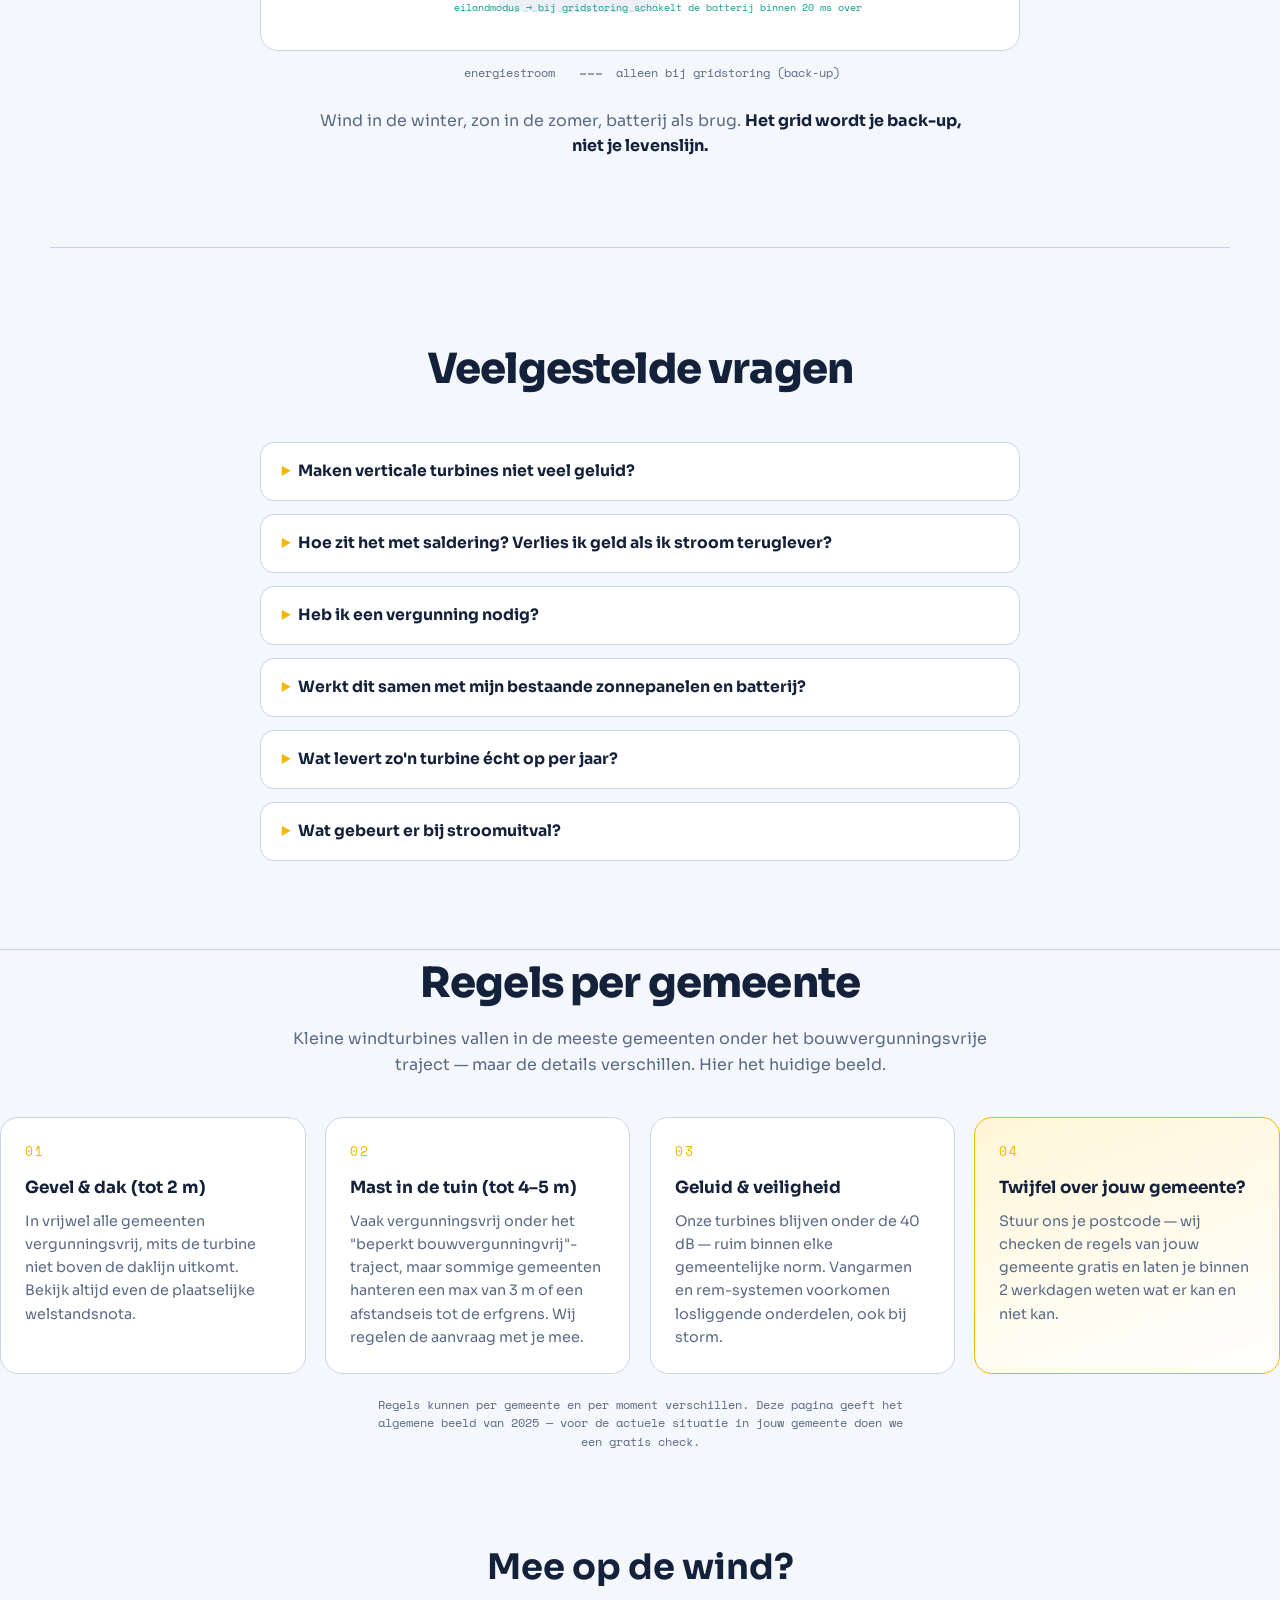
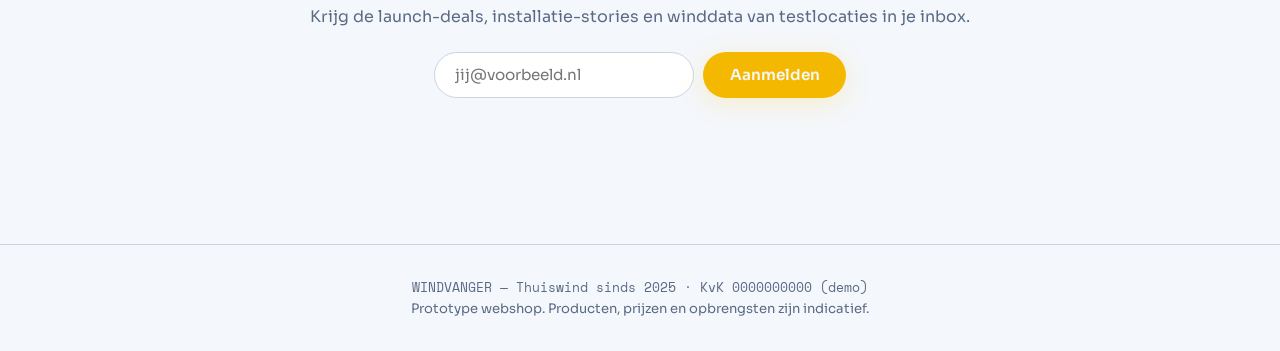
==== commit 0ded89a8: "Update rekentool: consument-gerichte berekening - Vervang zon vs wind vergelijking door 'Wat levert " ====
--- a/index.html
+++ b/index.html
@@ -84,31 +84,46 @@
       <div class="product-grid" id="product-grid"></div>
     </section>
 
-    <section class="calc" id="rektool">
-      <div class="section-head">
-        <h2>Wat levert wind op vs. zon?</h2>
-        <p>Vul je situatie in en zie per maand hoeveel kWh een turbine oplevert naast je zonnepanelen — op basis van gemiddelde Nederlandse zon- en winddata.</p>
+        <section class="calc" id="rektool">
+      <div class="section-head">
+        <h2>Wat levert het op voor mij?</h2>
+        <p>Vul je situatie in en zie direct hoeveel een windturbine voor jou oplevert — op basis van je woningtype, huishoudgrootte en verbruik.</p>
       </div>
       <div class="calc-panel">
         <div class="calc-inputs">
           <label class="calc-field">
-            <span>Zonnepanelen</span>
-            <input type="range" id="calc-solar" min="0" max="20" step="1" value="8">
-            <output class="mono" id="calc-solar-out">8 panelen (± 2,9 kWp)</output>
+            <span>Type woning</span>
+            <select id="calc-home-type">
+              <option value="appartement" data-avg="2500">Appartement (~ 2.500 kWh/jaar)</option>
+              <option value="rijtjes" data-avg="3500">Rijtjeshuis (~ 3.500 kWh/jaar)</option>
+              <option value="twee-onder-een-kap" data-avg="4500" selected>Twee-onder-een-kap (~ 4.500 kWh/jaar)</option>
+              <option value="vrijstaand" data-avg="6000">Vrijstaand huis (~ 6.000 kWh/jaar)</option>
+              <option value="custom">Anders (handmatig invoeren)</option>
+            </select>
+          </label>
+          <label class="calc-field" id="calc-people-field">
+            <span>Aantal personen</span>
+            <input type="range" id="calc-people" min="1" max="6" step="1" value="3">
+            <output class="mono" id="calc-people-out">3 personen</output>
+          </label>
+          <label class="calc-field" id="calc-consumption-field" style="display: none;">
+            <span>Jaarverbruik (kWh)</span>
+            <input type="number" id="calc-consumption" min="1000" max="20000" step="100" value="4500">
+            <output class="mono">kWh/jaar</output>
           </label>
           <label class="calc-field">
             <span>Turbine</span>
             <select id="calc-turbine">
-              <option value="150" data-price="549">Havik Mini — 150 W</option>
-              <option value="300" data-price="749" selected>Bries — 300 W</option>
-              <option value="600" data-price="1290">Zephyr — 600 W</option>
-              <option value="1500" data-price="2490">Stormvogel — 1.500 W</option>
+              <option value="150" data-price="549" data-yield="200">Havik Mini — 150 W (~ 200 kWh/jaar)</option>
+              <option value="300" data-price="749" data-yield="400" selected>Bries — 300 W (~ 400 kWh/jaar)</option>
+              <option value="600" data-price="1290" data-yield="900">Zephyr — 600 W (~ 900 kWh/jaar)</option>
+              <option value="1500" data-price="2490" data-yield="1800">Stormvogel — 1.500 W (~ 1.800 kWh/jaar)</option>
             </select>
           </label>
           <label class="calc-field">
             <span>Aantal turbines</span>
-            <input type="range" id="calc-count" min="1" max="6" step="1" value="2">
-            <output class="mono" id="calc-count-out">2 turbines</output>
+            <input type="range" id="calc-count" min="1" max="6" step="1" value="1">
+            <output class="mono" id="calc-count-out">1 turbine</output>
           </label>
           <label class="calc-field">
             <span>Stroomprijs</span>
@@ -116,17 +131,29 @@
             <output class="mono">€/kWh</output>
           </label>
         </div>
-        <div class="calc-modes" role="tablist" aria-label="Weergavemodus grafiek">
-          <button class="calc-mode active" data-mode="setup">Jouw situatie</button>
-          <button class="calc-mode" data-mode="2025">NL 2025 — gemeten zon & wind</button>
-        </div>
-        <div class="calc-legend mono"><span><span class="dot dot-solar"></span><span id="legend-zon">zon (panelen)</span></span><span><span class="dot dot-wind"></span><span id="legend-wind">wind (turbine)</span></span></div>
-        <div class="calc-chart" id="calc-chart" role="img" aria-label="Maandgrafiek zon versus wind opbrengst"></div>
-        <div class="calc-results mono" id="calc-results"></div>
+        <div class="calc-results" id="calc-results">
+          <div class="calc-summary">
+            <div class="calc-result-card">
+              <span class="calc-result-label">Jaarlijkse opbrengst</span>
+              <span class="calc-result-value mono" id="result-yield">0 kWh</span>
+            </div>
+            <div class="calc-result-card">
+              <span class="calc-result-label">Dekt van je verbruik</span>
+              <span class="calc-result-value mono" id="result-coverage">0%</span>
+            </div>
+            <div class="calc-result-card">
+              <span class="calc-result-label">Jaarlijkse besparing</span>
+              <span class="calc-result-value mono" id="result-savings">€ 0</span>
+            </div>
+            <div class="calc-result-card calc-result-highlight">
+              <span class="calc-result-label">Terugverdientijd</span>
+              <span class="calc-result-value mono" id="result-payback">0 jaar</span>
+            </div>
+          </div>
+        </div>
+        <div class="calc-chart" id="calc-chart" role="img" aria-label="Maandgrafiek wind opbrengst"></div>
         <p class="calc-note mono">
-          * Vereenvoudiging: de rekentool gaat uit van direct eigen verbruik of opslag in je thuisbatterij.
-          Teruglevering aan het grid valt onder de uitfaserende salderingsregeling en levert straks minder op —
-          een thuisbatterij samen met wind is dus precies hoe je maximaal profiteert.
+          * Gebaseerd op gemiddelde Nederlandse winddata (5-6 m/s). De werkelijke opbrengst hangt af van je locatie, windrichting en obstakels.
         </p>
       </div>
     </section>
--- a/css/style.css
+++ b/css/style.css
@@ -528,3 +528,48 @@
 .m-art img { width: 100%; height: auto; max-height: 300px; object-fit: contain; }
 
 .hero-art img { width: 100%; height: 100%; object-fit: cover; border-radius: var(--radius); }
+
+
+/* Rekentool resultaten */
+.calc-summary {
+  display: grid;
+  grid-template-columns: repeat(auto-fit, minmax(200px, 1fr));
+  gap: 1rem;
+  margin-bottom: 1.5rem;
+}
+
+.calc-result-card {
+  background: var(--ink-2);
+  border: 1px solid var(--line);
+  border-radius: var(--radius);
+  padding: 1.2rem;
+  text-align: center;
+}
+
+.calc-result-card.calc-result-highlight {
+  background: linear-gradient(160deg, #fff6d8, var(--ink-2));
+  border-color: var(--accent);
+}
+
+.calc-result-label {
+  display: block;
+  font-size: .8rem;
+  color: var(--muted);
+  margin-bottom: .4rem;
+}
+
+.calc-result-value {
+  display: block;
+  font-size: 1.5rem;
+  font-weight: 800;
+  color: var(--text);
+}
+
+.calc-result-card.calc-result-highlight .calc-result-value {
+  color: var(--accent);
+}
+
+.calc-result-card.calc-result-highlight .calc-result-label {
+  color: var(--accent);
+  opacity: .8;
+}
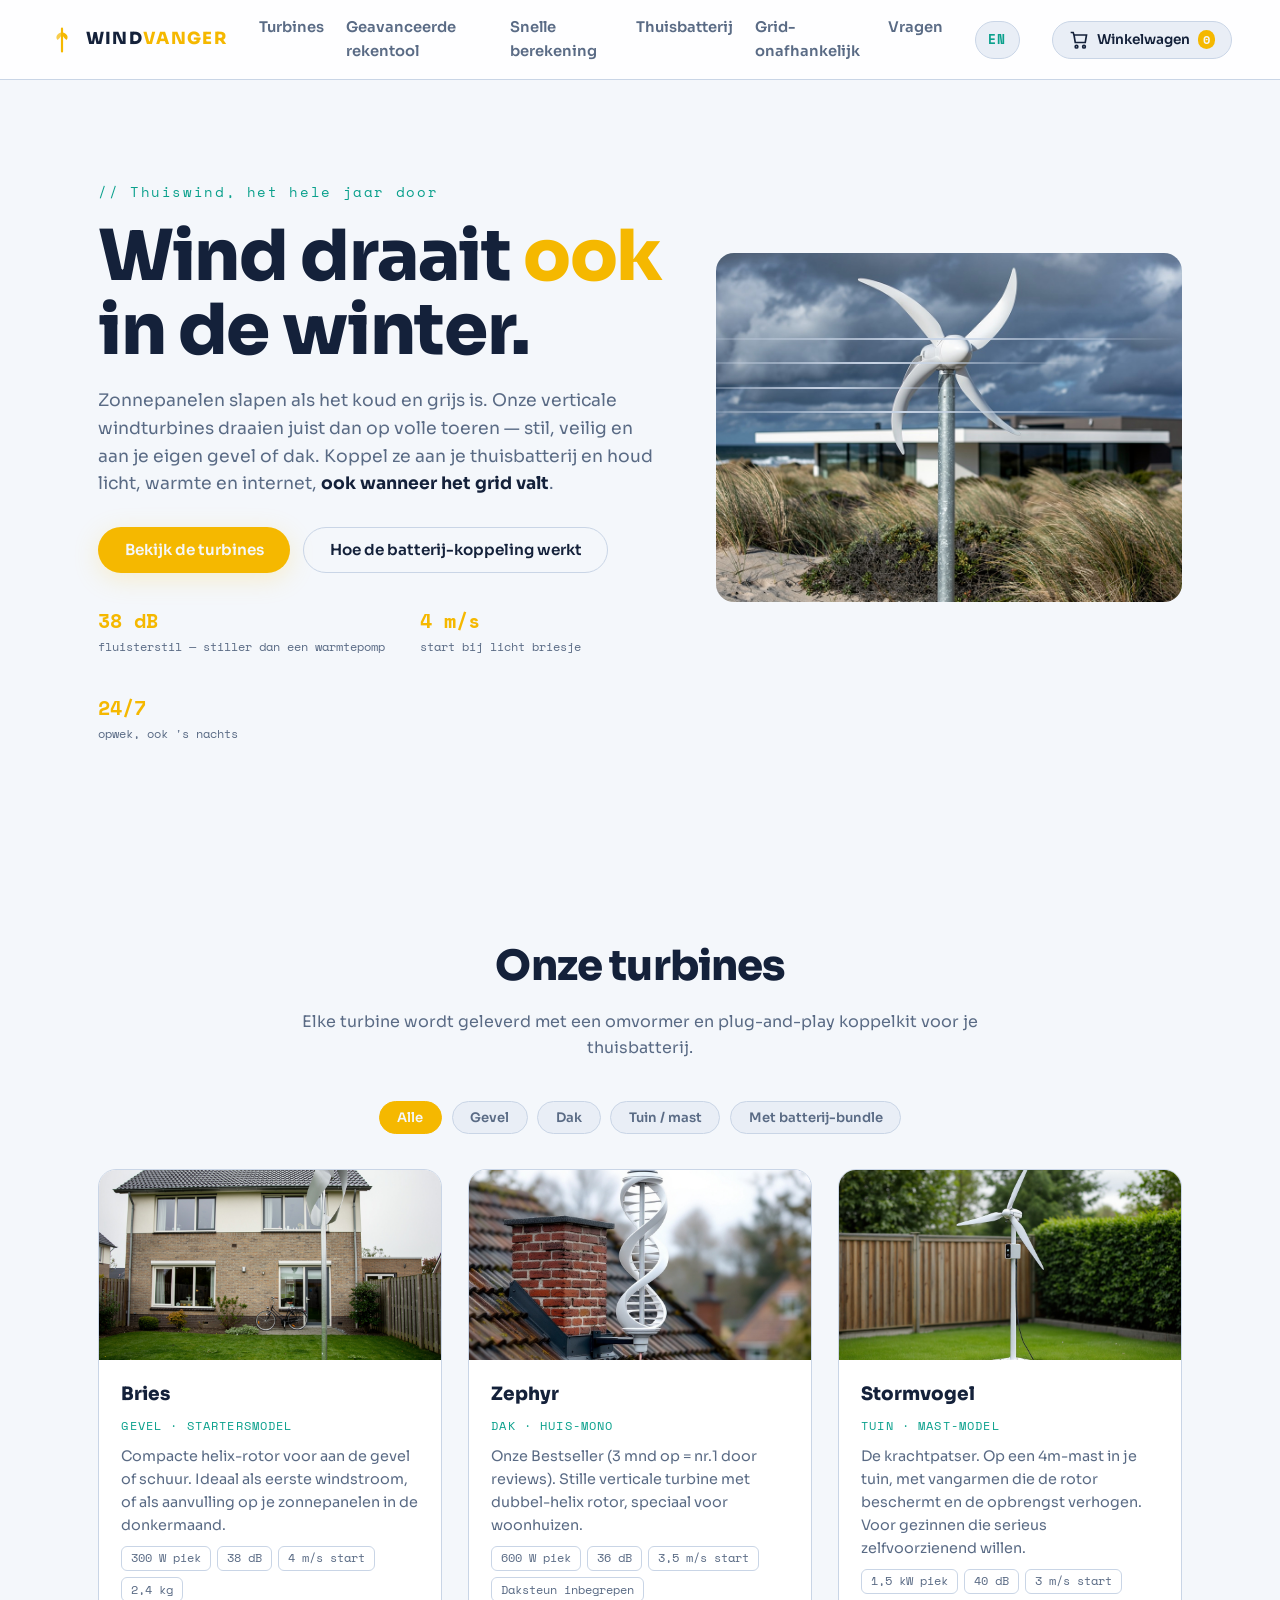
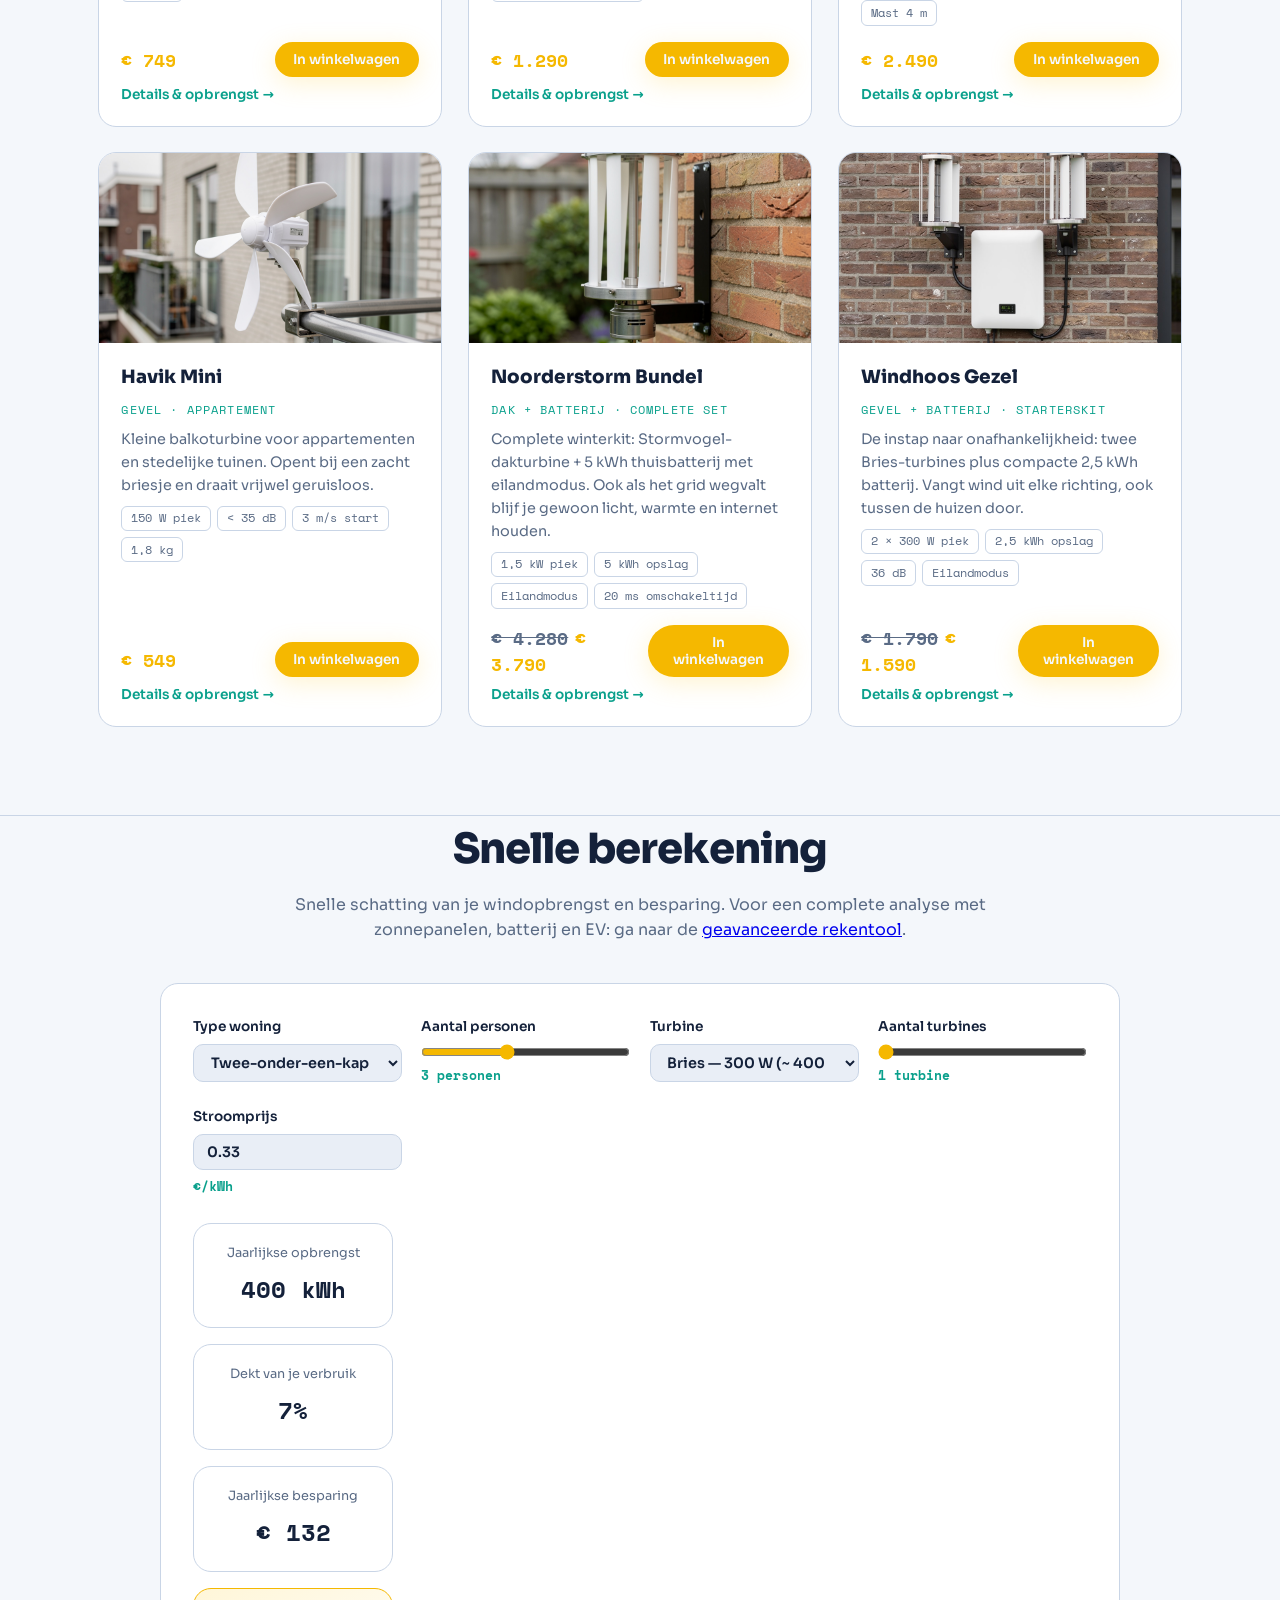
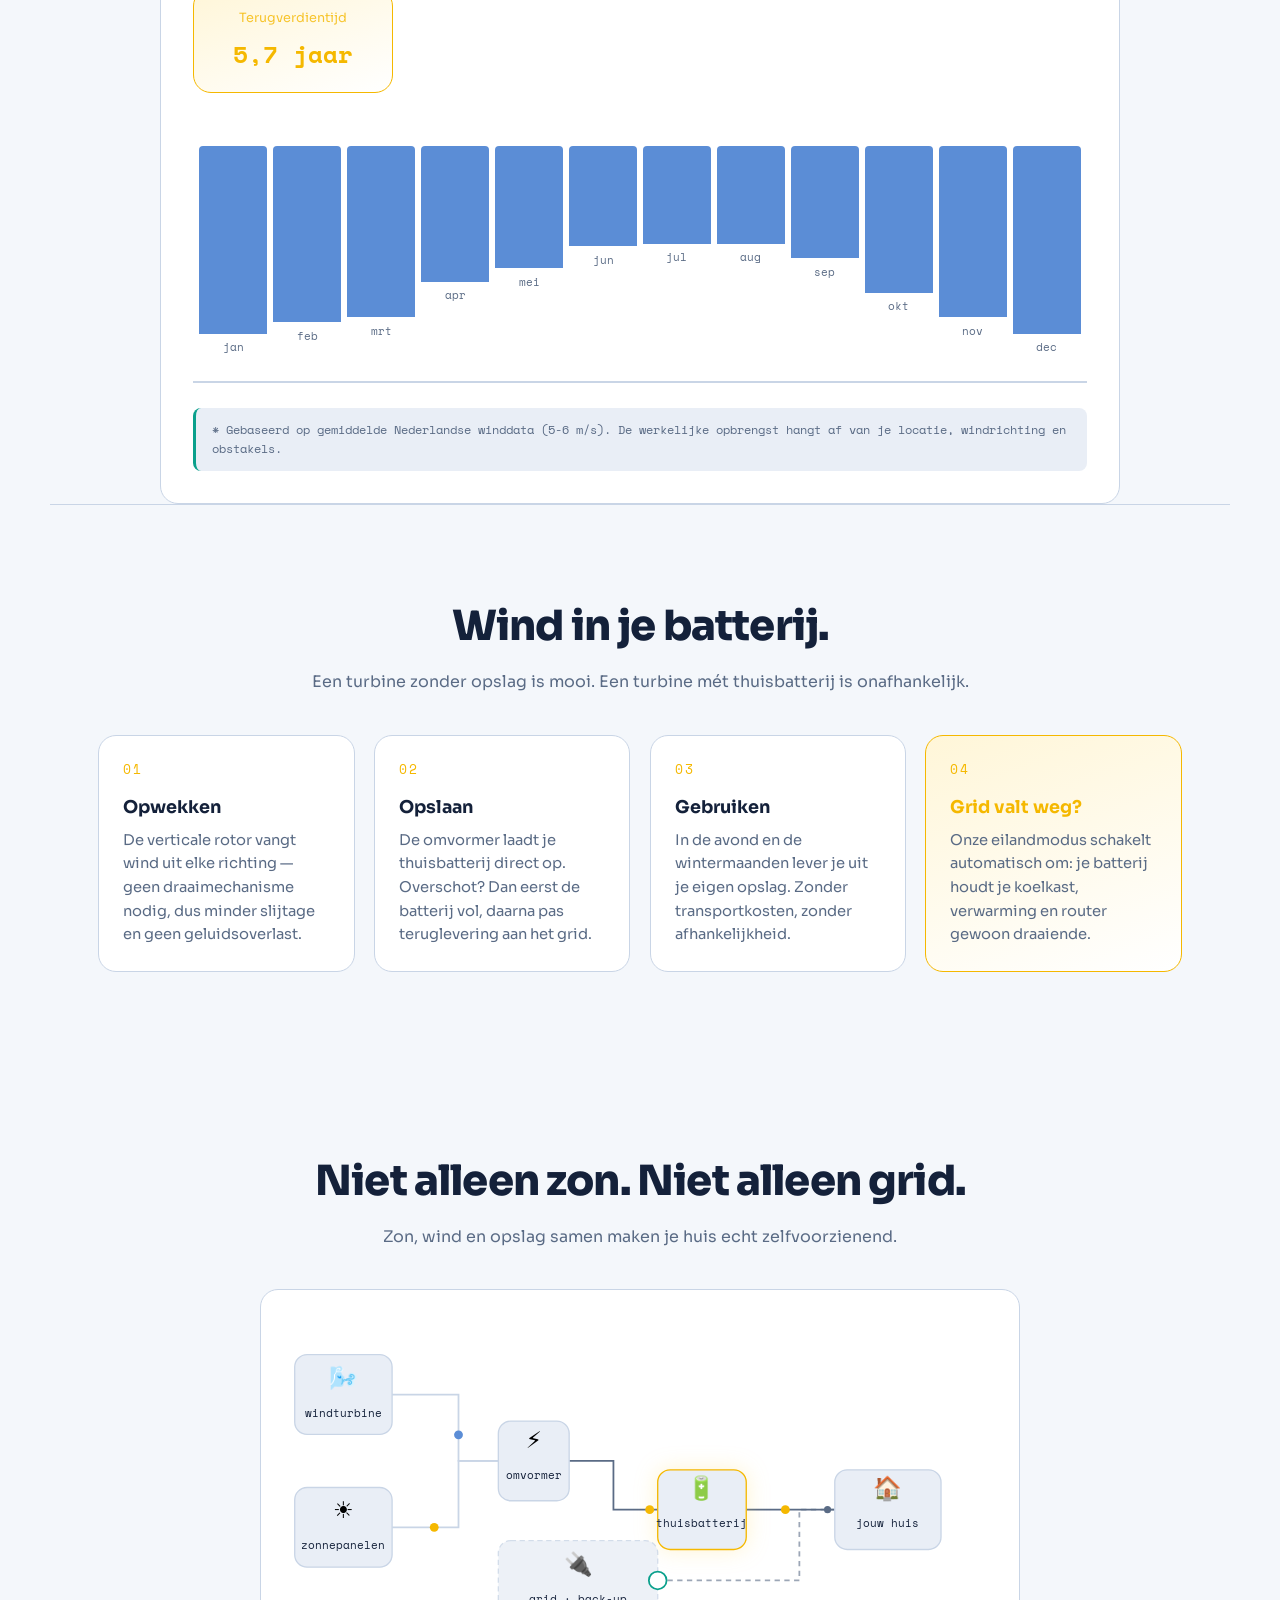
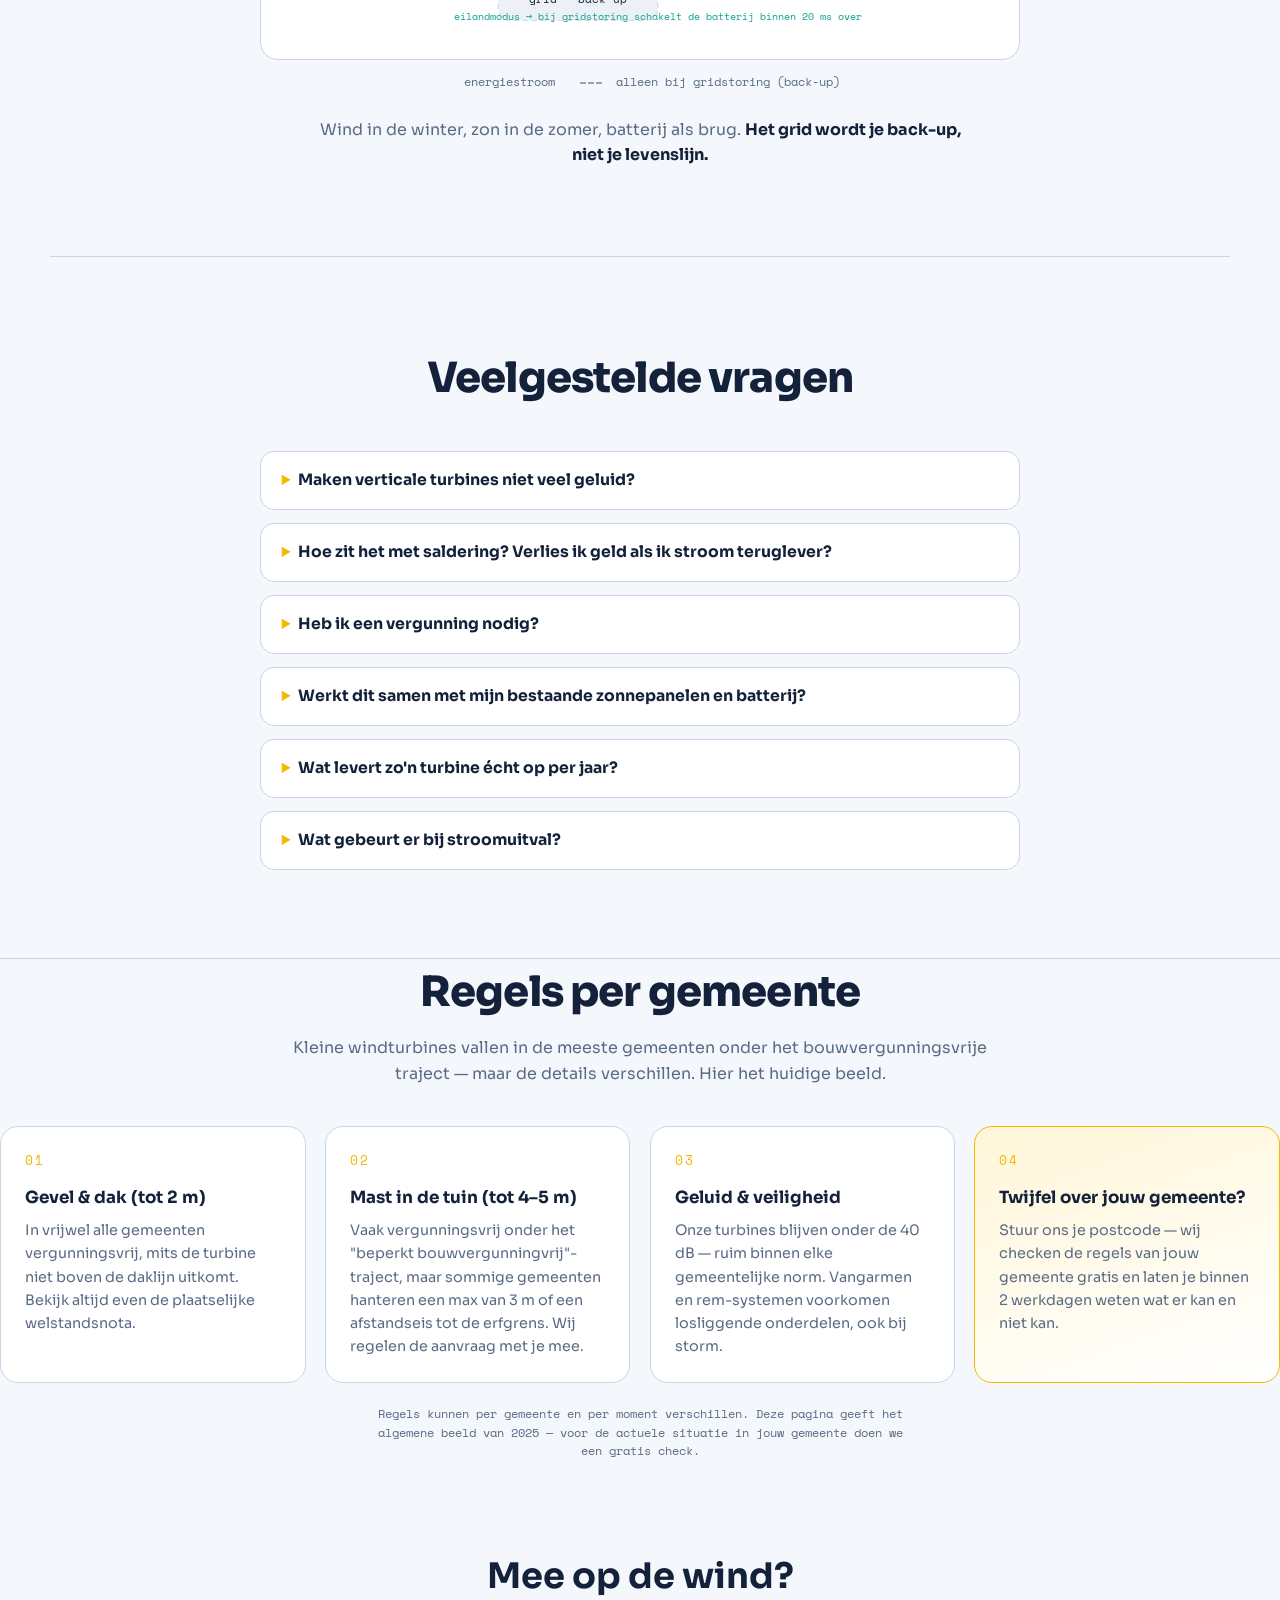
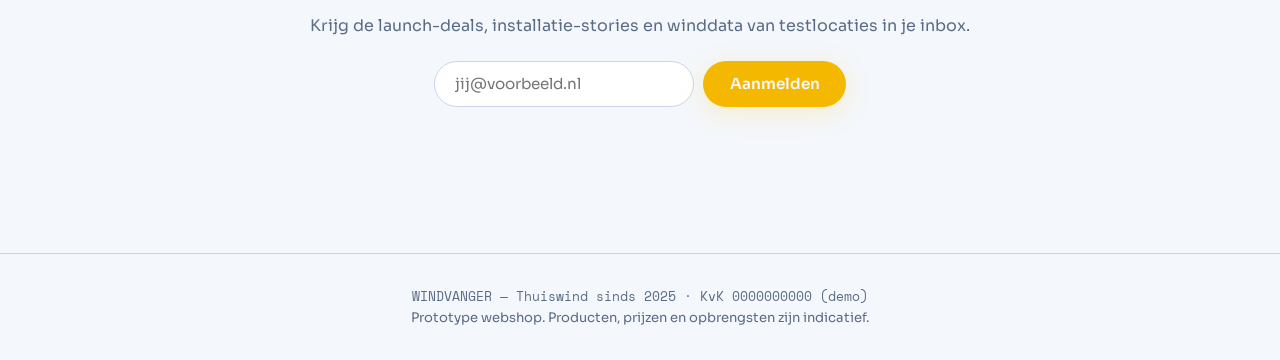
==== commit b561ae42: "Add link to advanced calculator in navigation - Add 'Geavanceerde rekentool' link to main nav - Rena" ====
--- a/index.html
+++ b/index.html
@@ -25,7 +25,8 @@
     </a>
     <nav class="main-nav" aria-label="Hoofdmenu">
       <a href="#shop">Turbines</a>
-      <a href="#rektool">Rekentool</a>
+      <a href="calculator.html">Geavanceerde rekentool</a>
+      <a href="#rektool">Snelle berekening</a>
       <a href="#batterij">Thuisbatterij</a>
       <a href="#grid">Grid-onafhankelijk</a>
       <a href="#faq">Vragen</a>
@@ -86,8 +87,8 @@
 
         <section class="calc" id="rektool">
       <div class="section-head">
-        <h2>Wat levert het op voor mij?</h2>
-        <p>Vul je situatie in en zie direct hoeveel een windturbine voor jou oplevert — op basis van je woningtype, huishoudgrootte en verbruik.</p>
+        <h2>Snelle berekening</h2>
+        <p>Snelle schatting van je windopbrengst en besparing. Voor een complete analyse met zonnepanelen, batterij en EV: ga naar de <a href="calculator.html">geavanceerde rekentool</a>.</p>
       </div>
       <div class="calc-panel">
         <div class="calc-inputs">
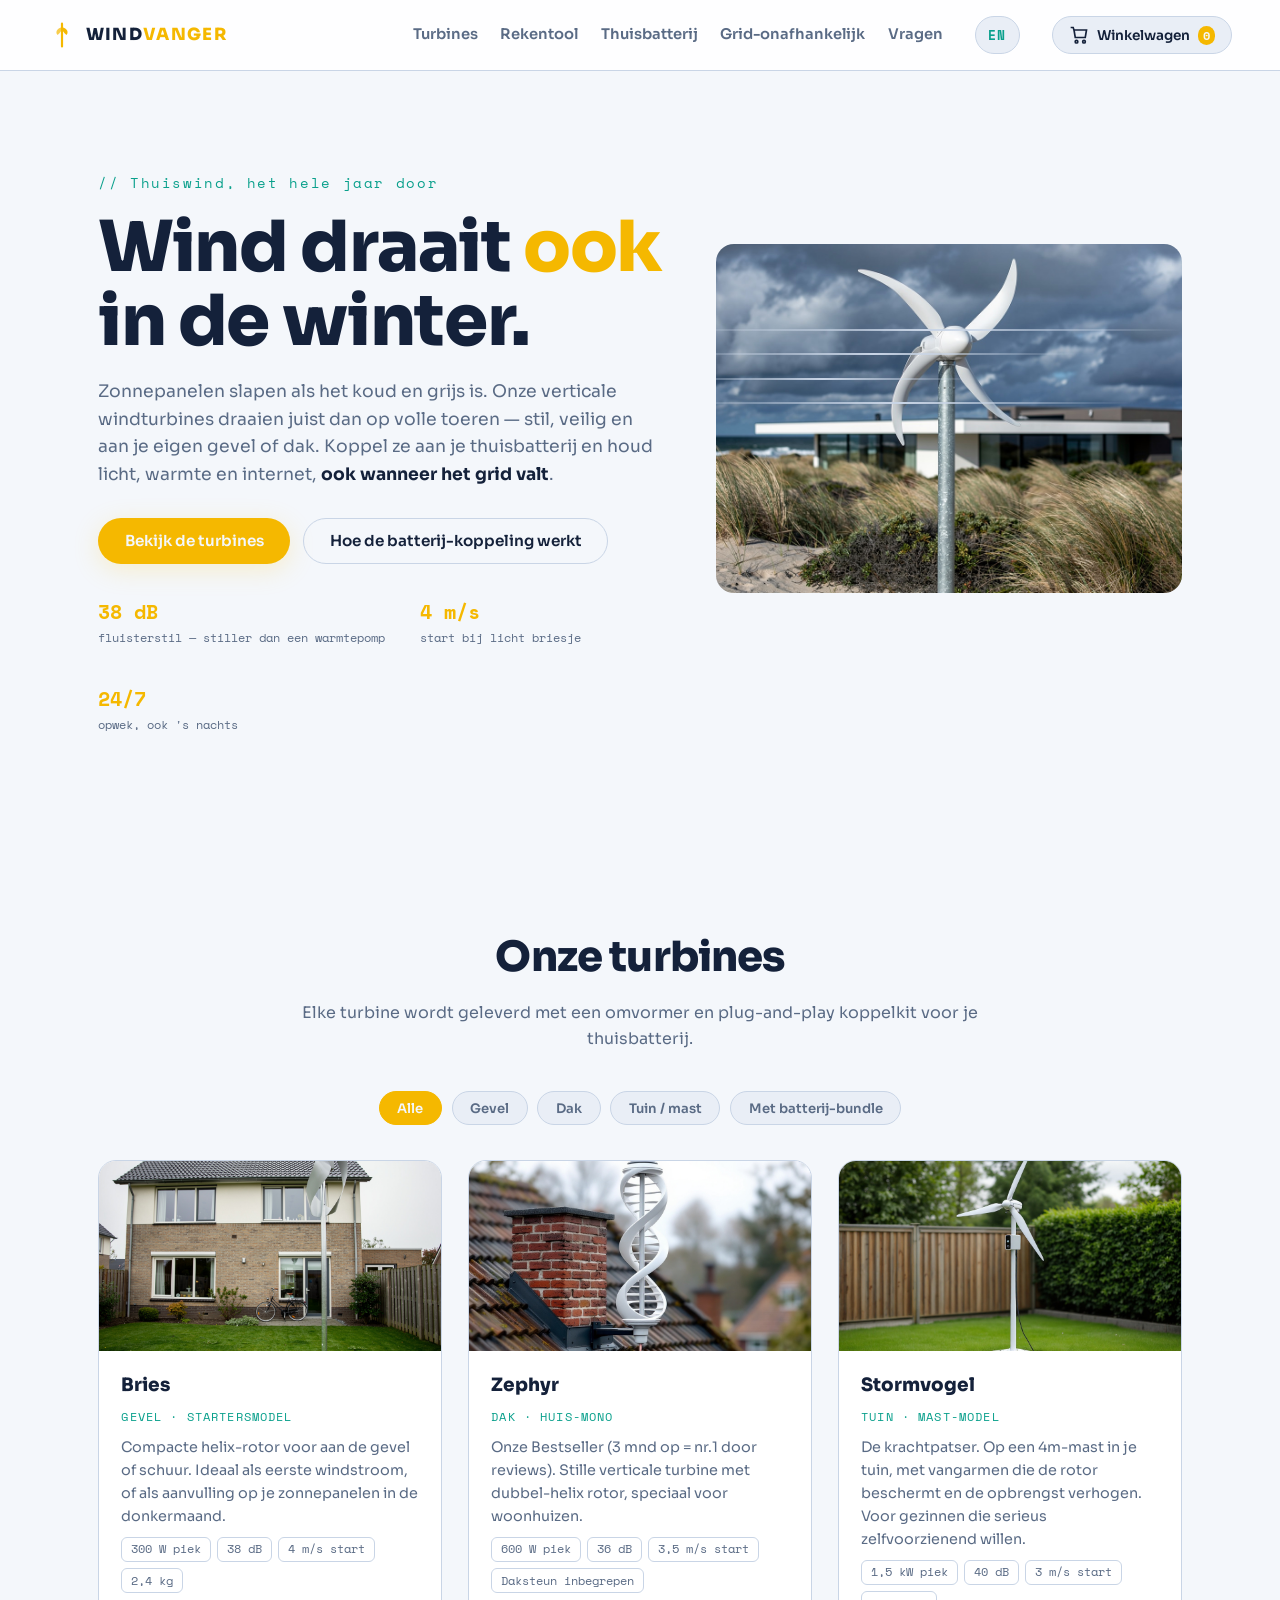
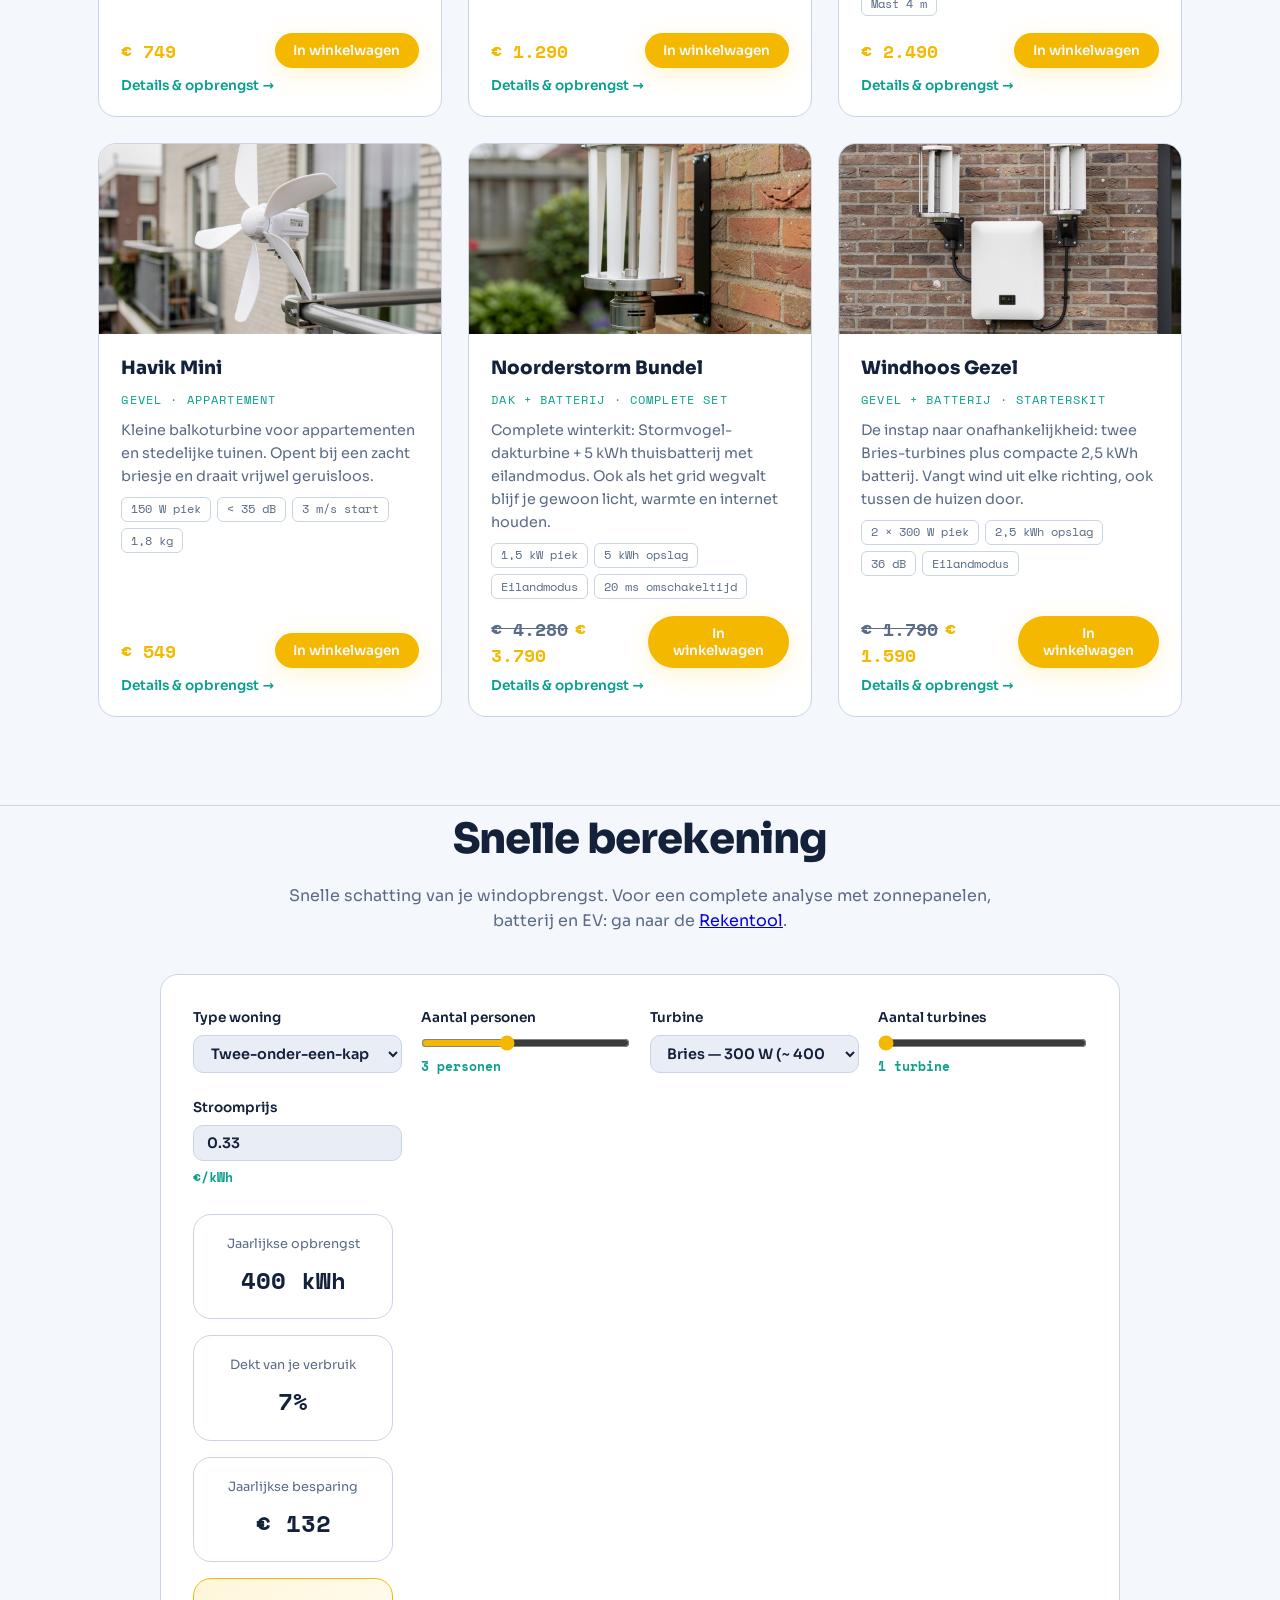
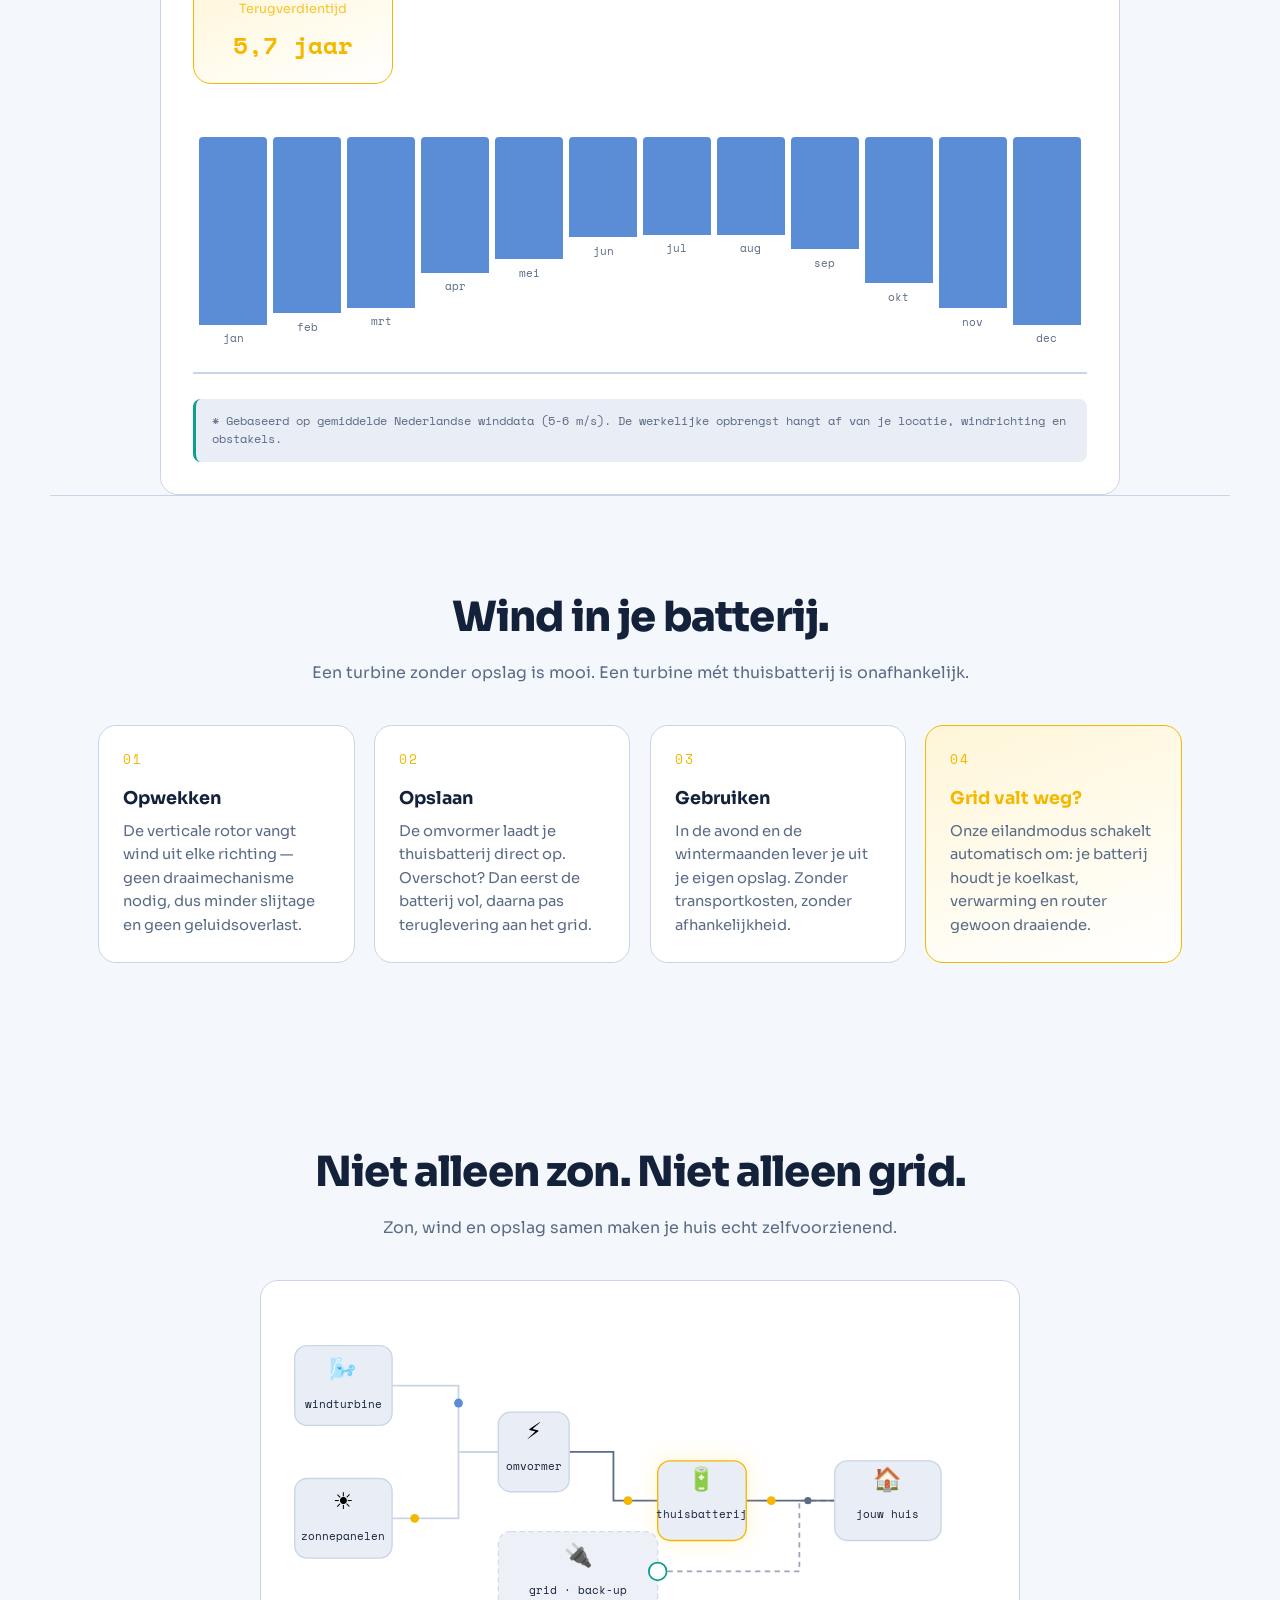
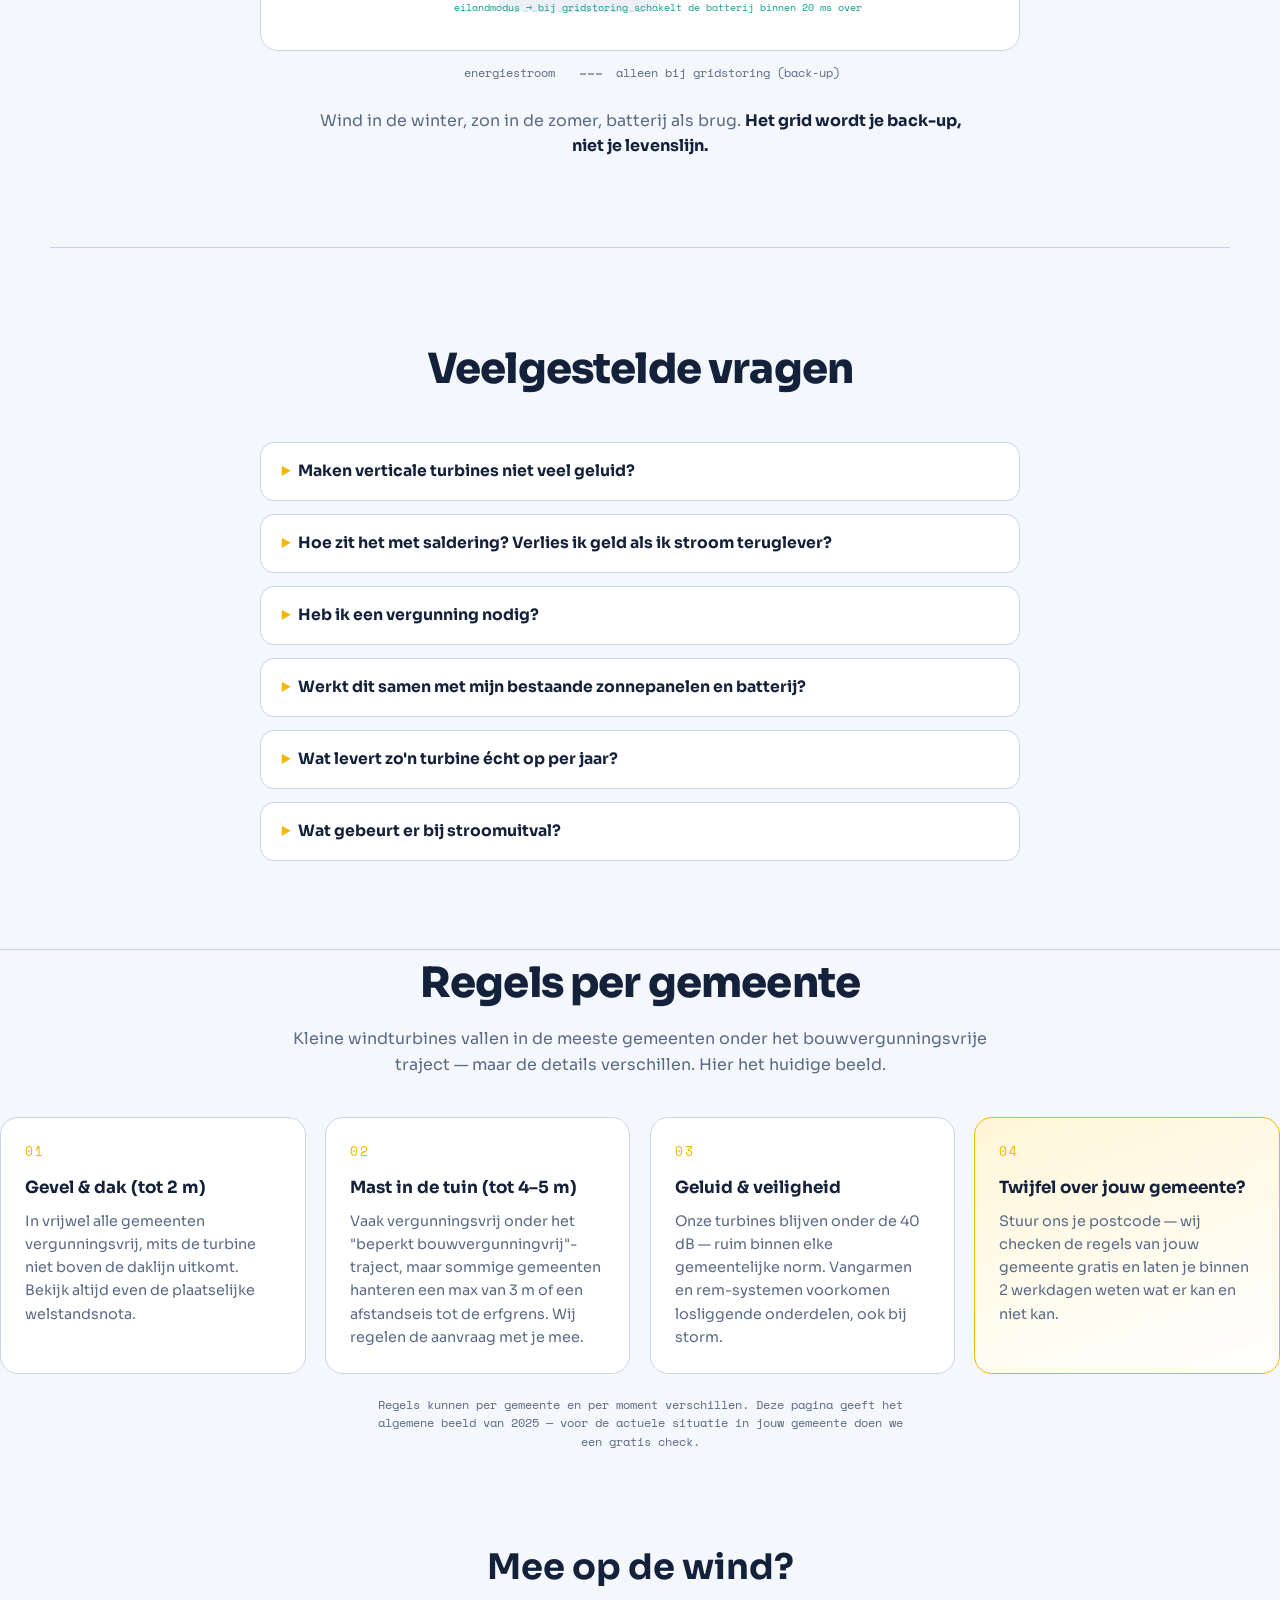
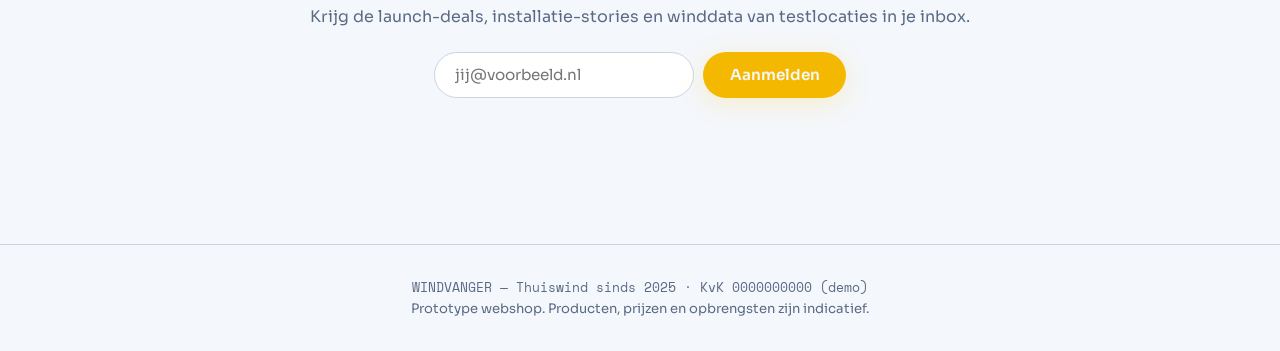
==== commit a7c1692d: "Integrate calculator as separate page with wider layout - Calculator.html now uses site's header/foo" ====
--- a/index.html
+++ b/index.html
@@ -25,8 +25,7 @@
     </a>
     <nav class="main-nav" aria-label="Hoofdmenu">
       <a href="#shop">Turbines</a>
-      <a href="calculator.html">Geavanceerde rekentool</a>
-      <a href="#rektool">Snelle berekening</a>
+      <a href="calculator.html">Rekentool</a>
       <a href="#batterij">Thuisbatterij</a>
       <a href="#grid">Grid-onafhankelijk</a>
       <a href="#faq">Vragen</a>
@@ -88,7 +87,7 @@
         <section class="calc" id="rektool">
       <div class="section-head">
         <h2>Snelle berekening</h2>
-        <p>Snelle schatting van je windopbrengst en besparing. Voor een complete analyse met zonnepanelen, batterij en EV: ga naar de <a href="calculator.html">geavanceerde rekentool</a>.</p>
+        <p>Snelle schatting van je windopbrengst. Voor een complete analyse met zonnepanelen, batterij en EV: ga naar de <a href="calculator.html">Rekentool</a>.</p>
       </div>
       <div class="calc-panel">
         <div class="calc-inputs">
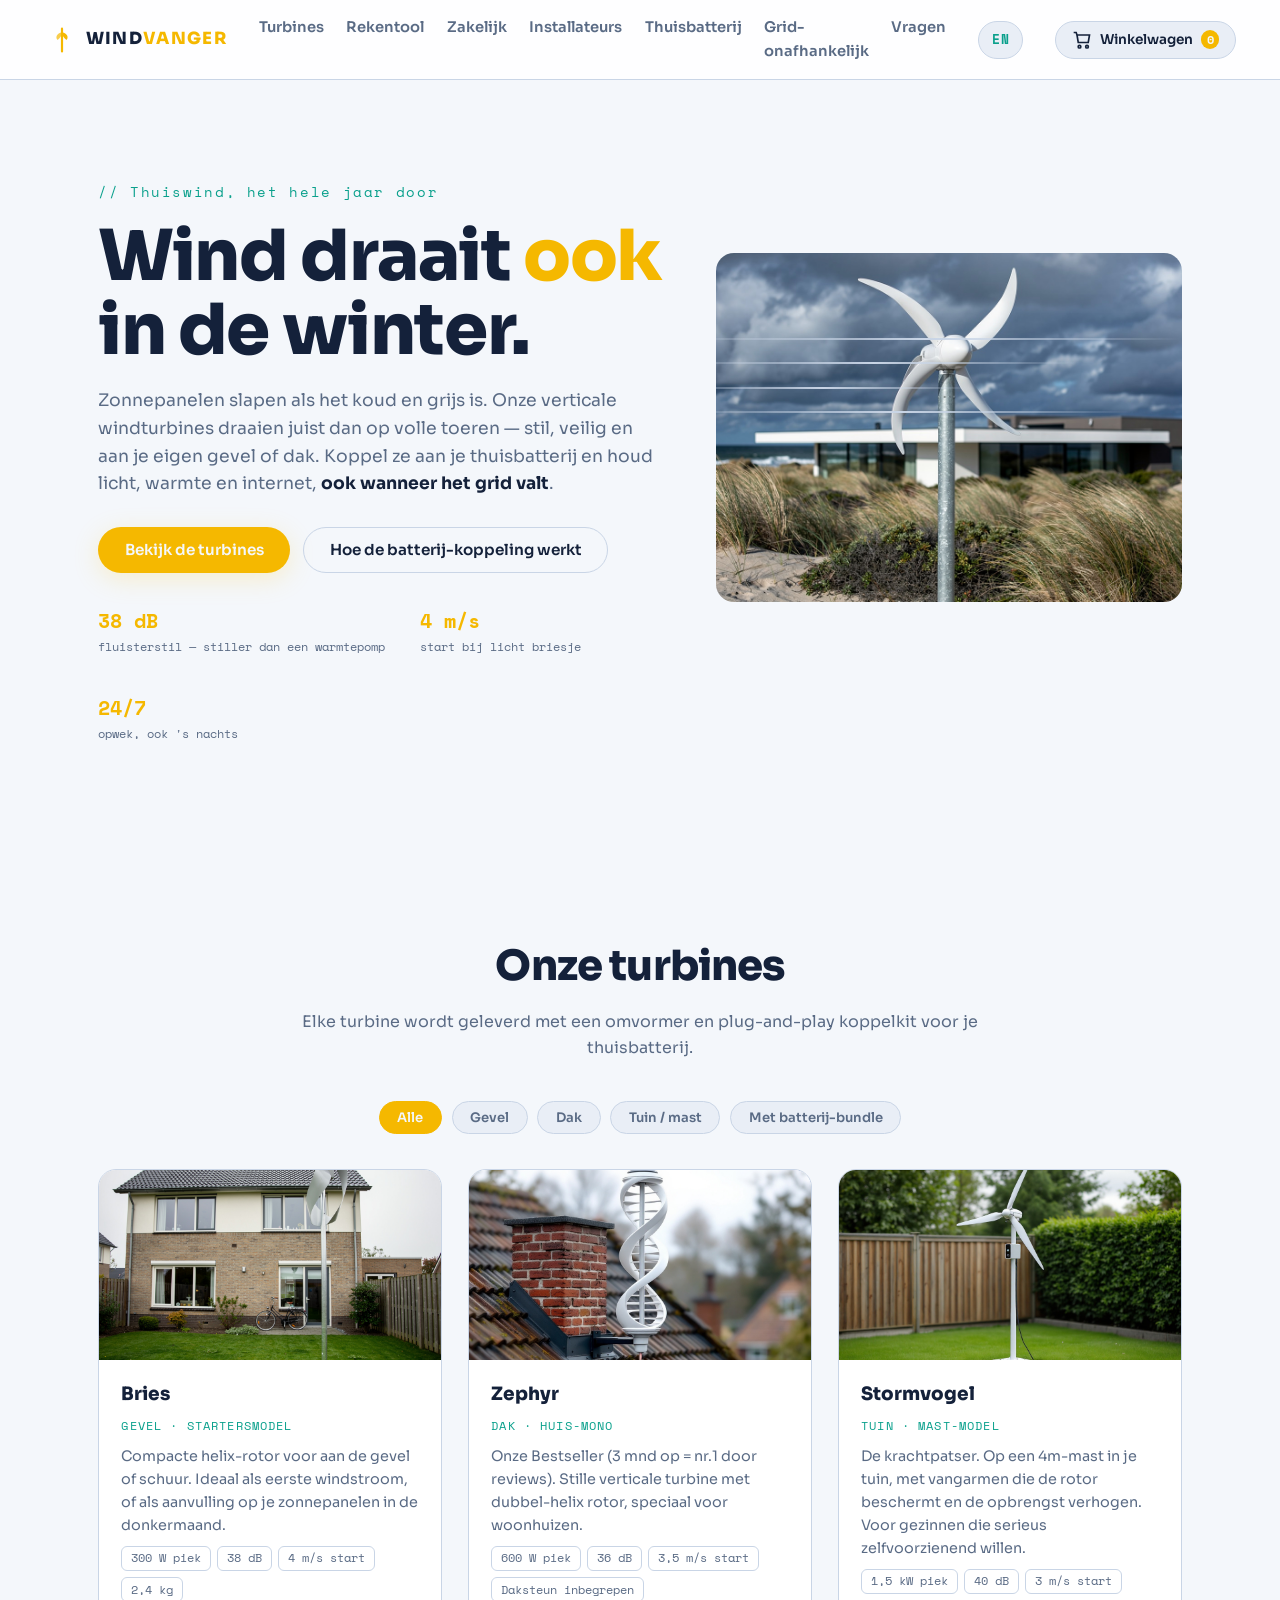
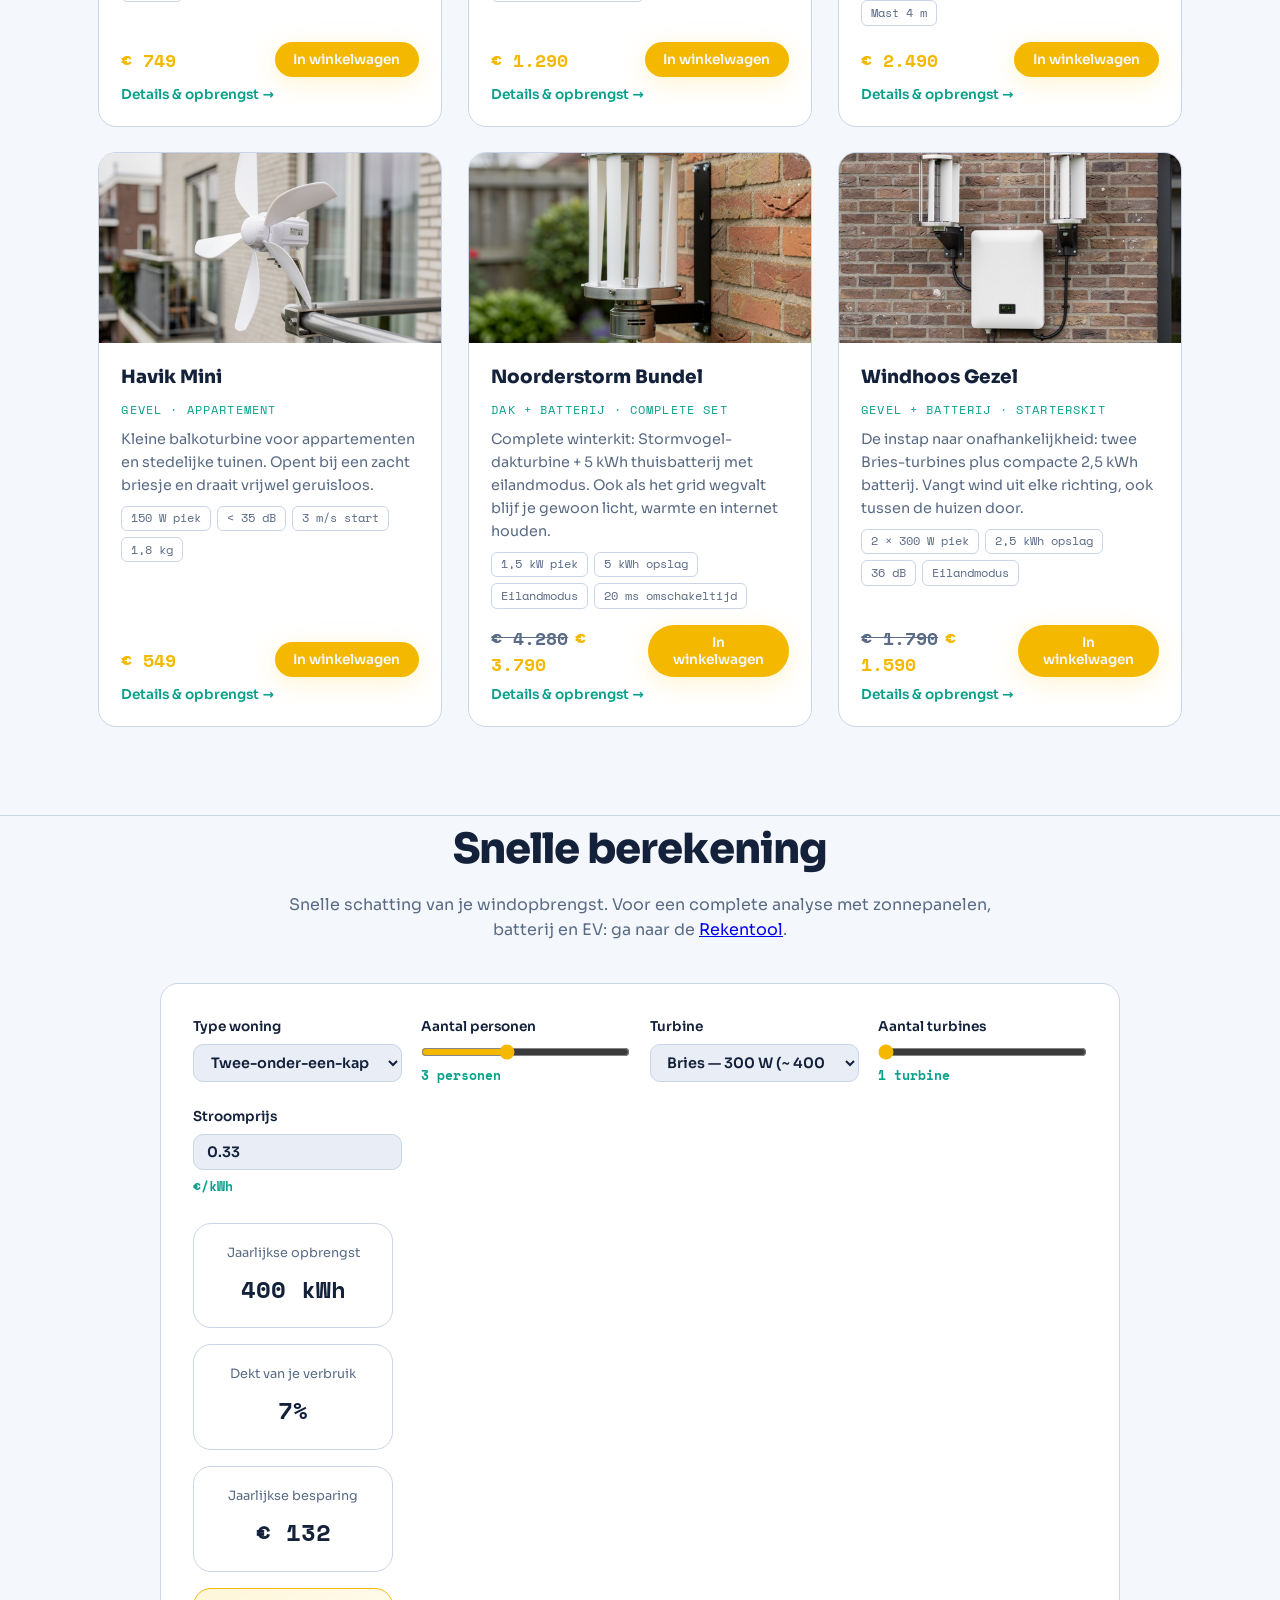
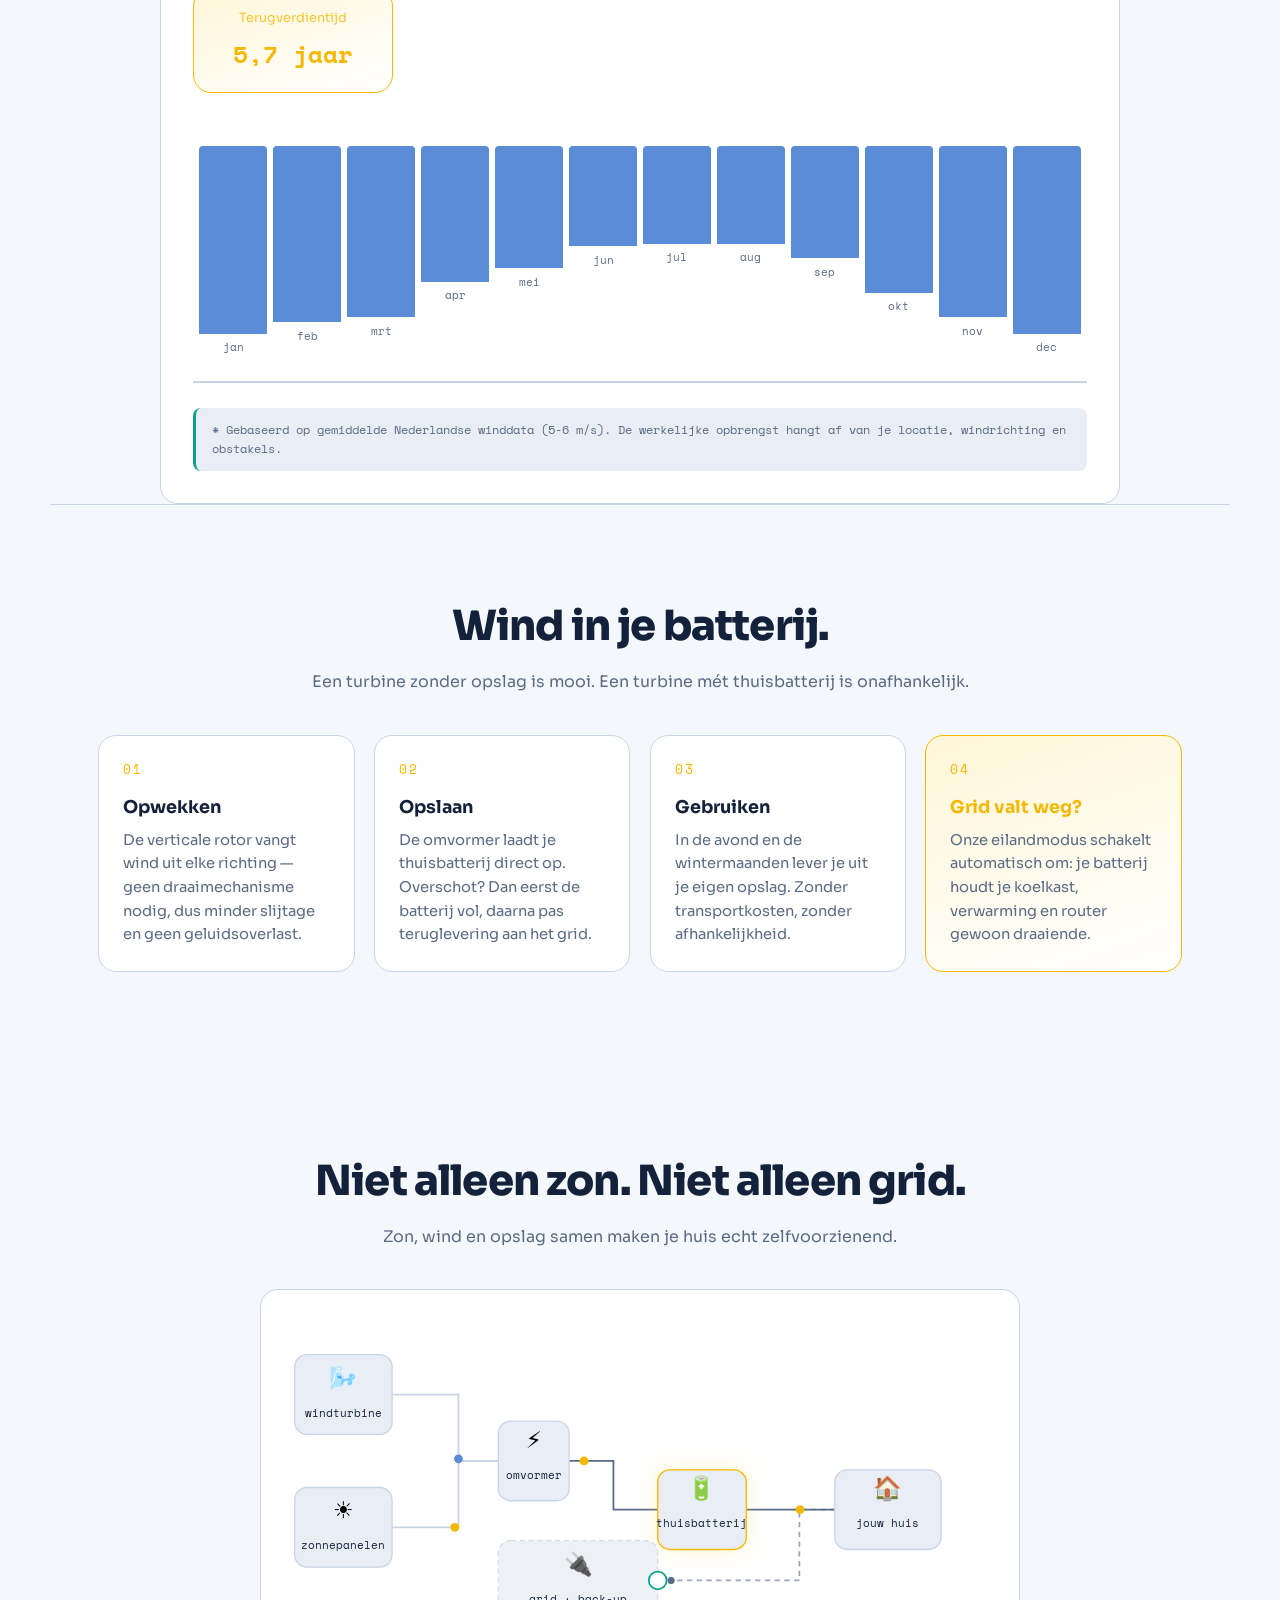
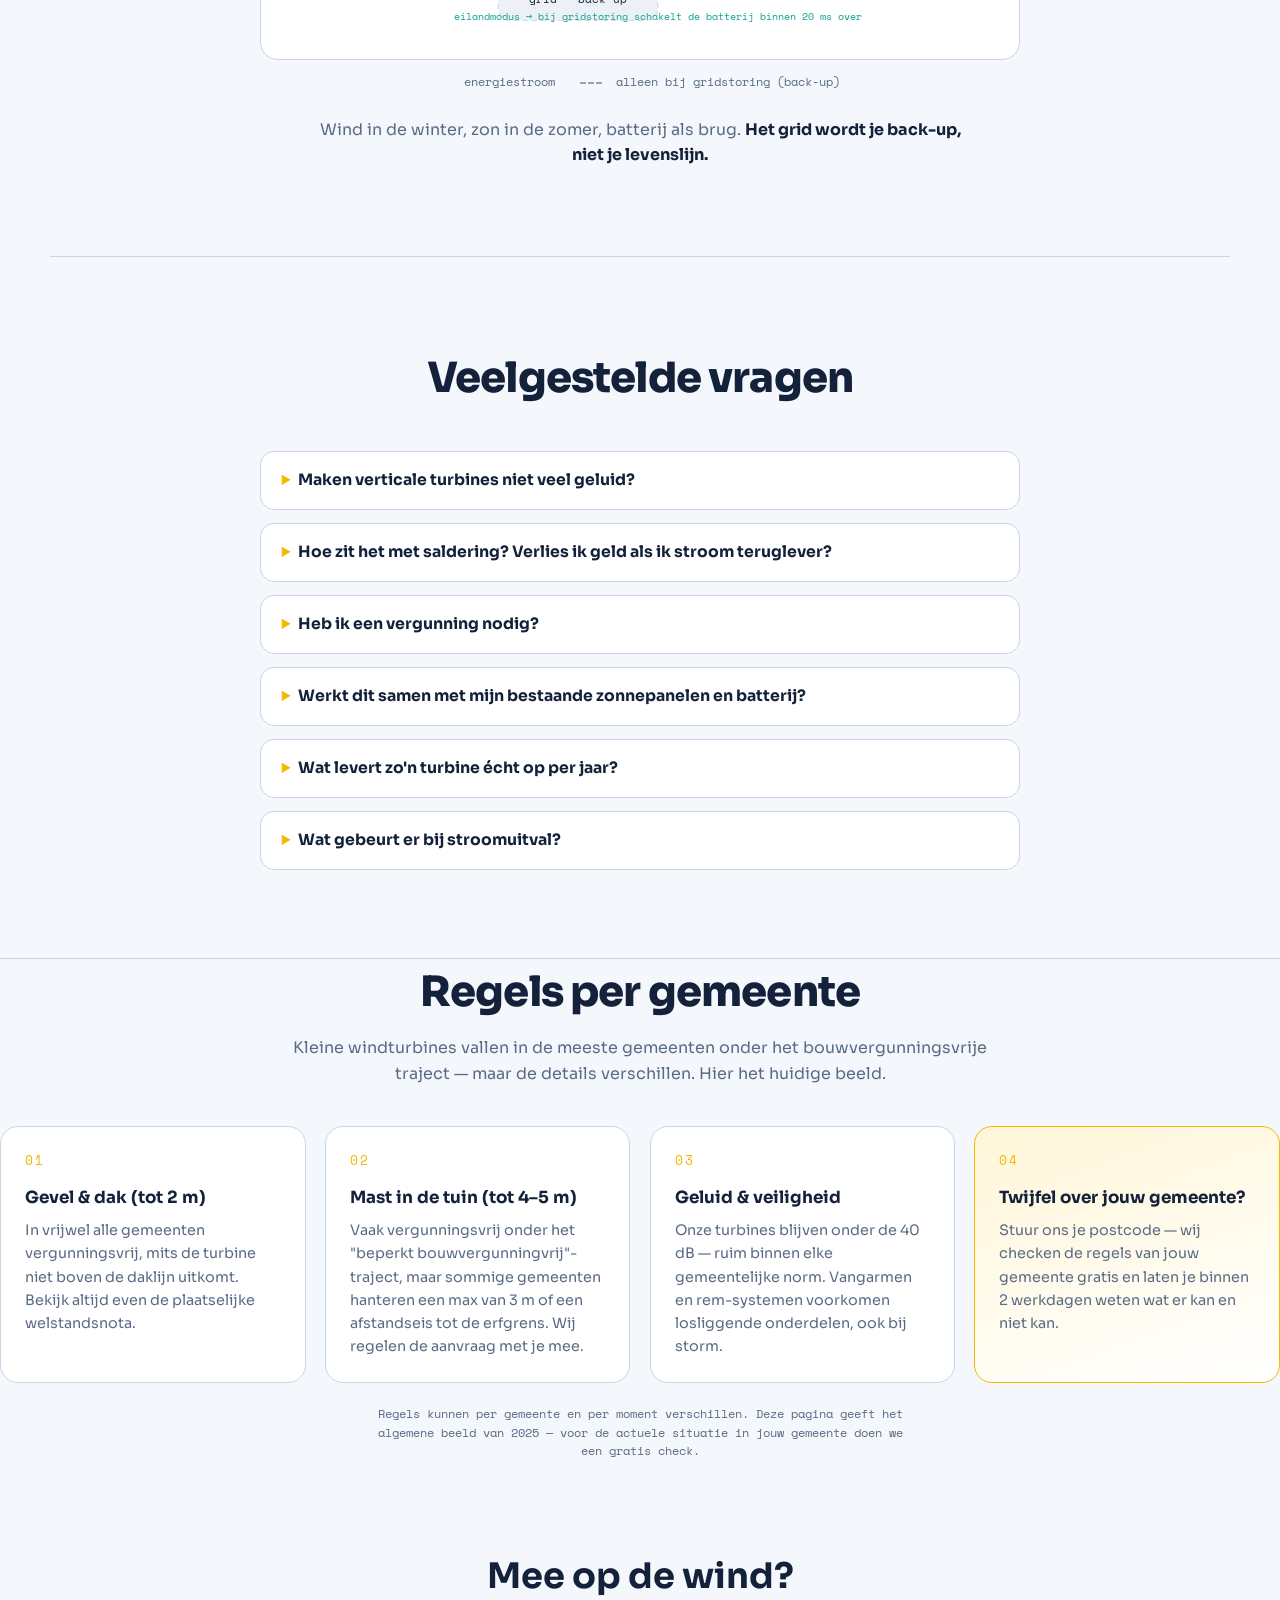
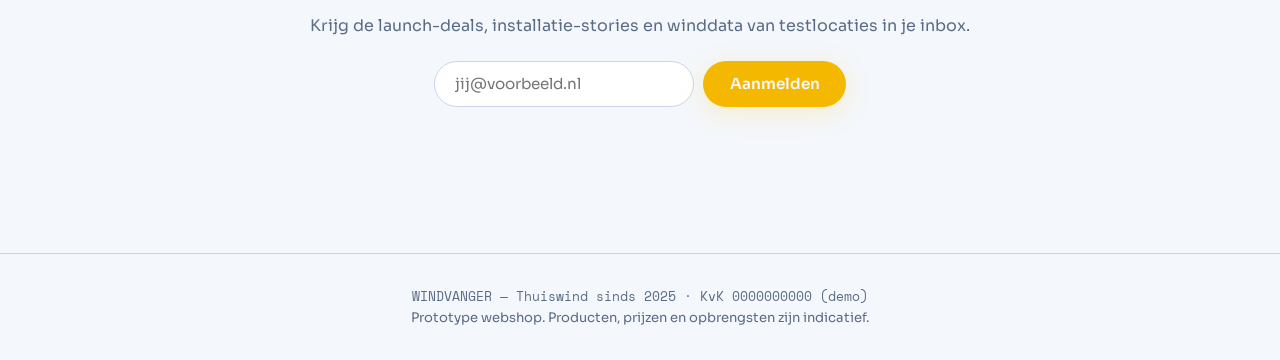
==== commit fe238268: "Add installer search and business pages - Add installateurs.html: Search & find page for consumers t" ====
--- a/index.html
+++ b/index.html
@@ -24,11 +24,13 @@
       <span>WIND<span class="accent">VANGER</span></span>
     </a>
     <nav class="main-nav" aria-label="Hoofdmenu">
-      <a href="#shop">Turbines</a>
+      <a href="index.html#shop">Turbines</a>
       <a href="calculator.html">Rekentool</a>
-      <a href="#batterij">Thuisbatterij</a>
-      <a href="#grid">Grid-onafhankelijk</a>
-      <a href="#faq">Vragen</a>
+      <a href="zakelijk.html">Zakelijk</a>
+      <a href="installateurs.html">Installateurs</a>
+      <a href="index.html#batterij">Thuisbatterij</a>
+      <a href="index.html#grid">Grid-onafhankelijk</a>
+      <a href="index.html#faq">Vragen</a>
     </nav>
     <a class="lang-btn" href="index-en.html" hreflang="en">EN</a>
     <button class="cart-btn" id="cart-open" aria-haspopup="dialog">
